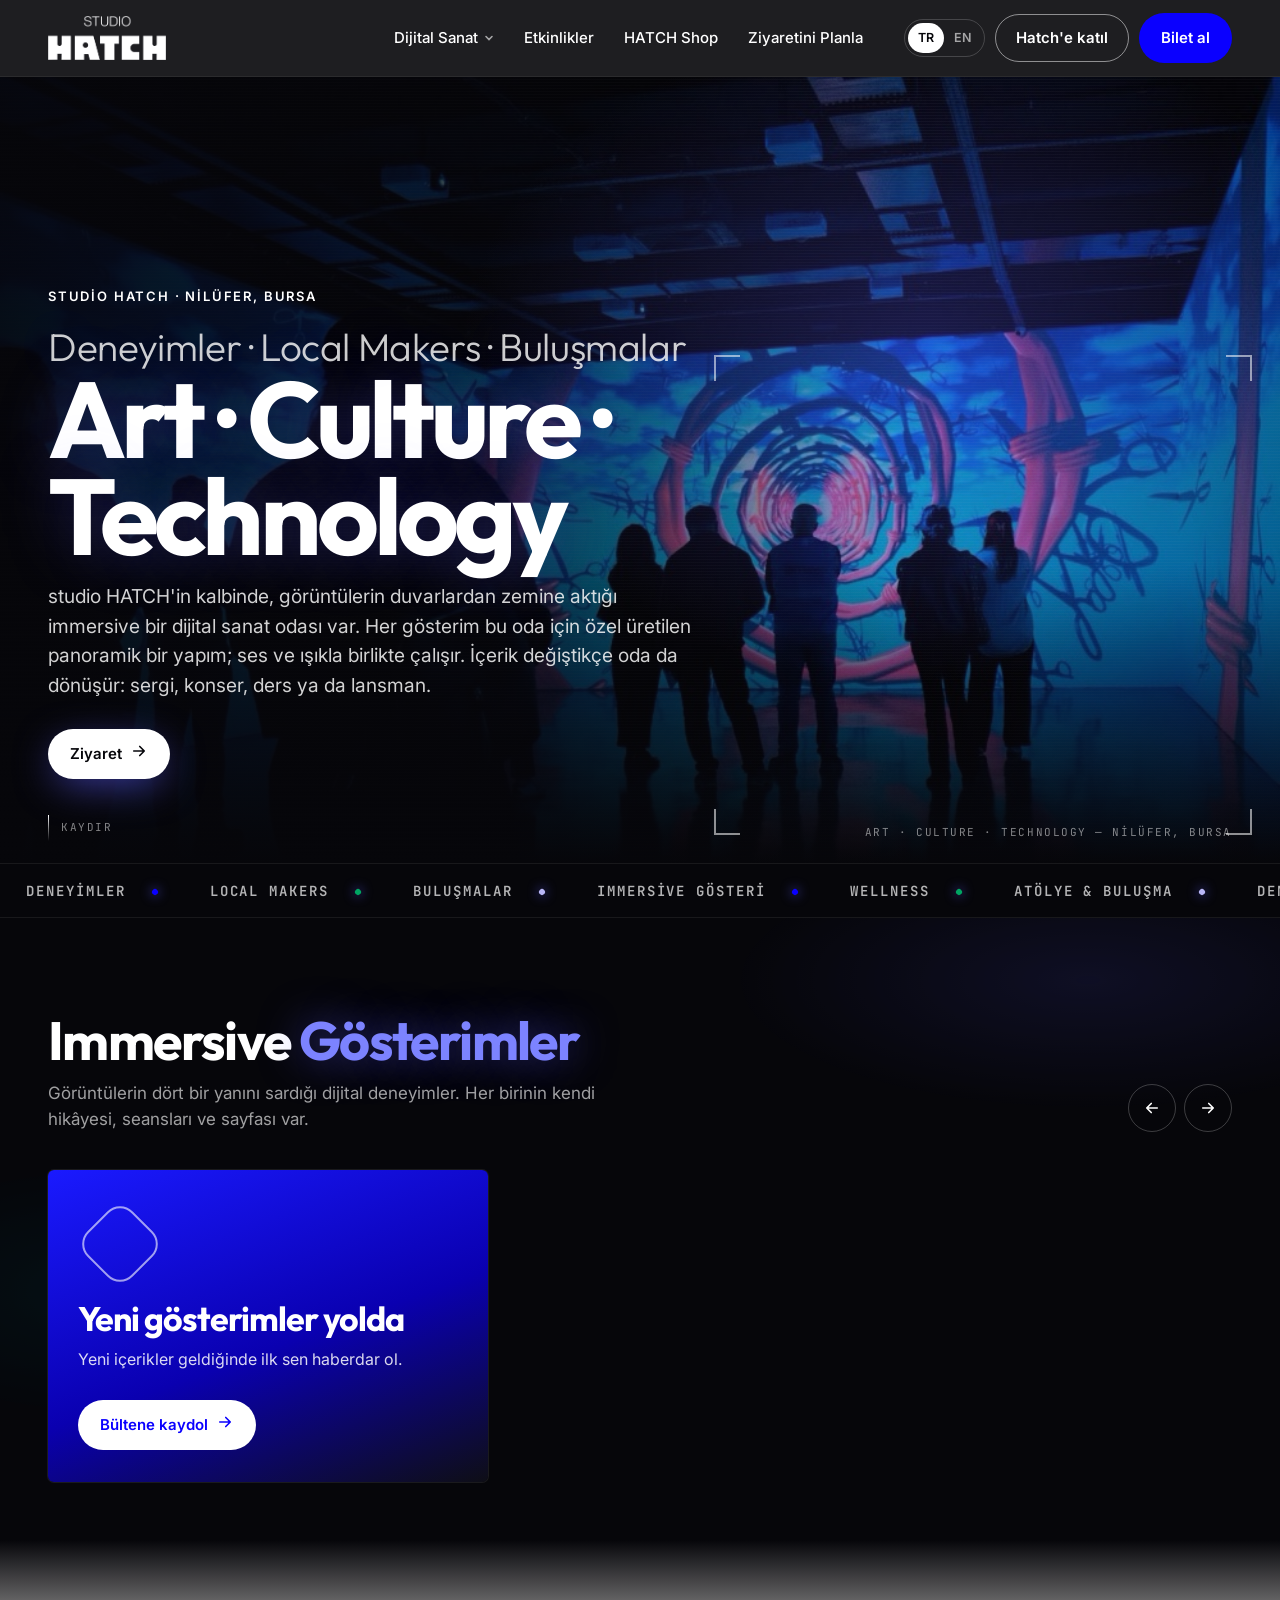
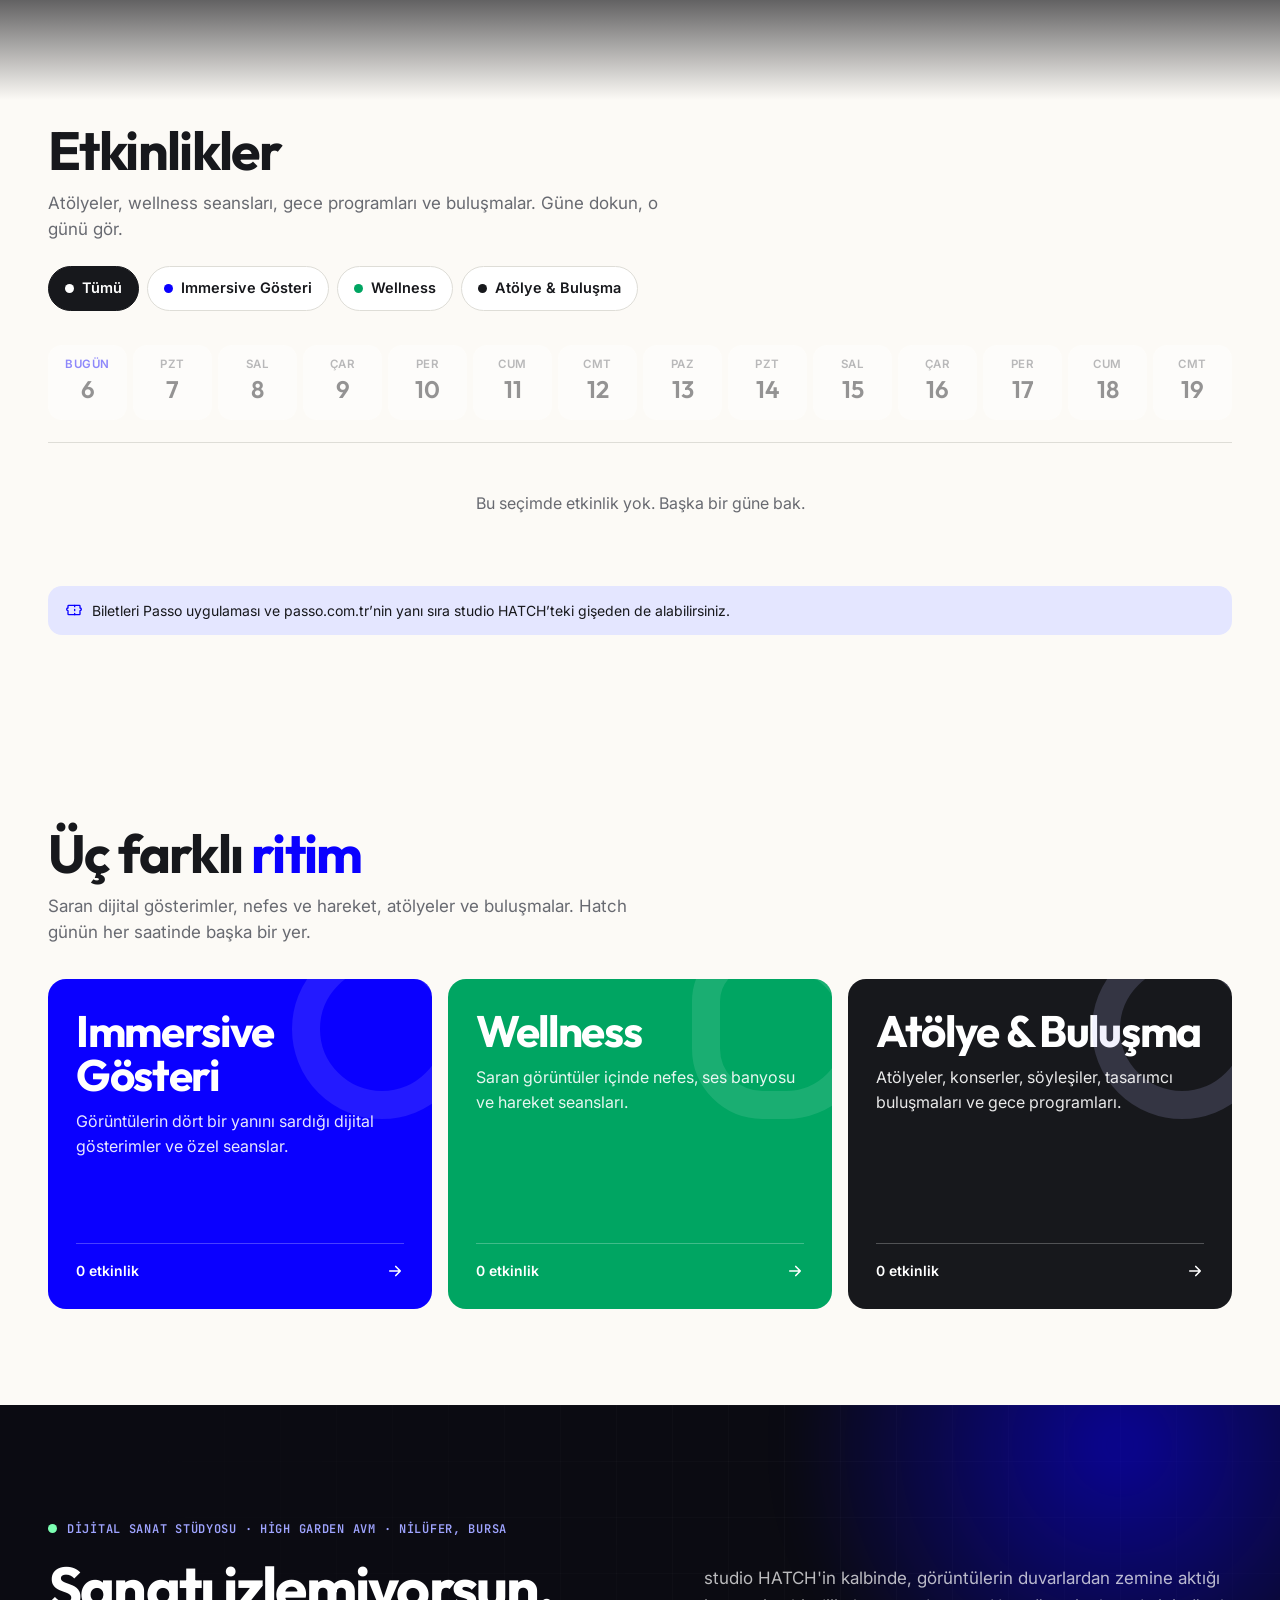
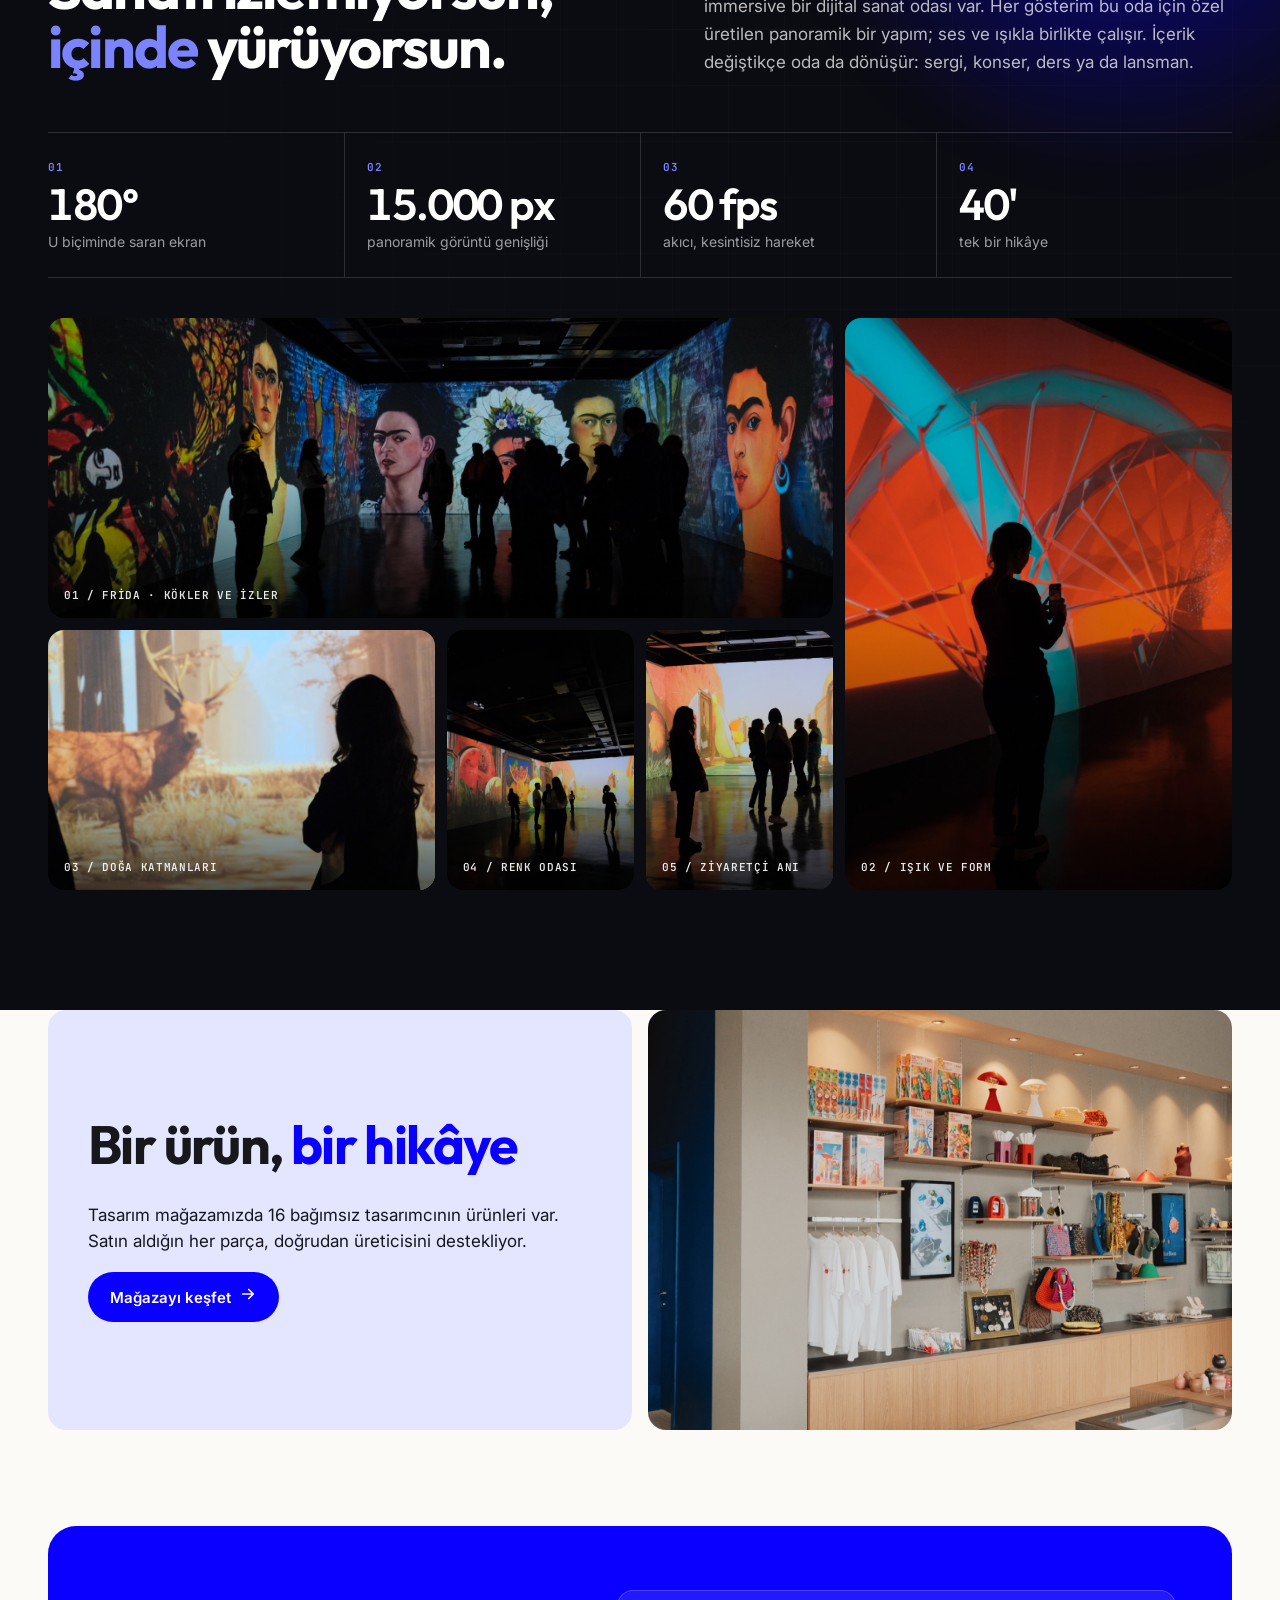
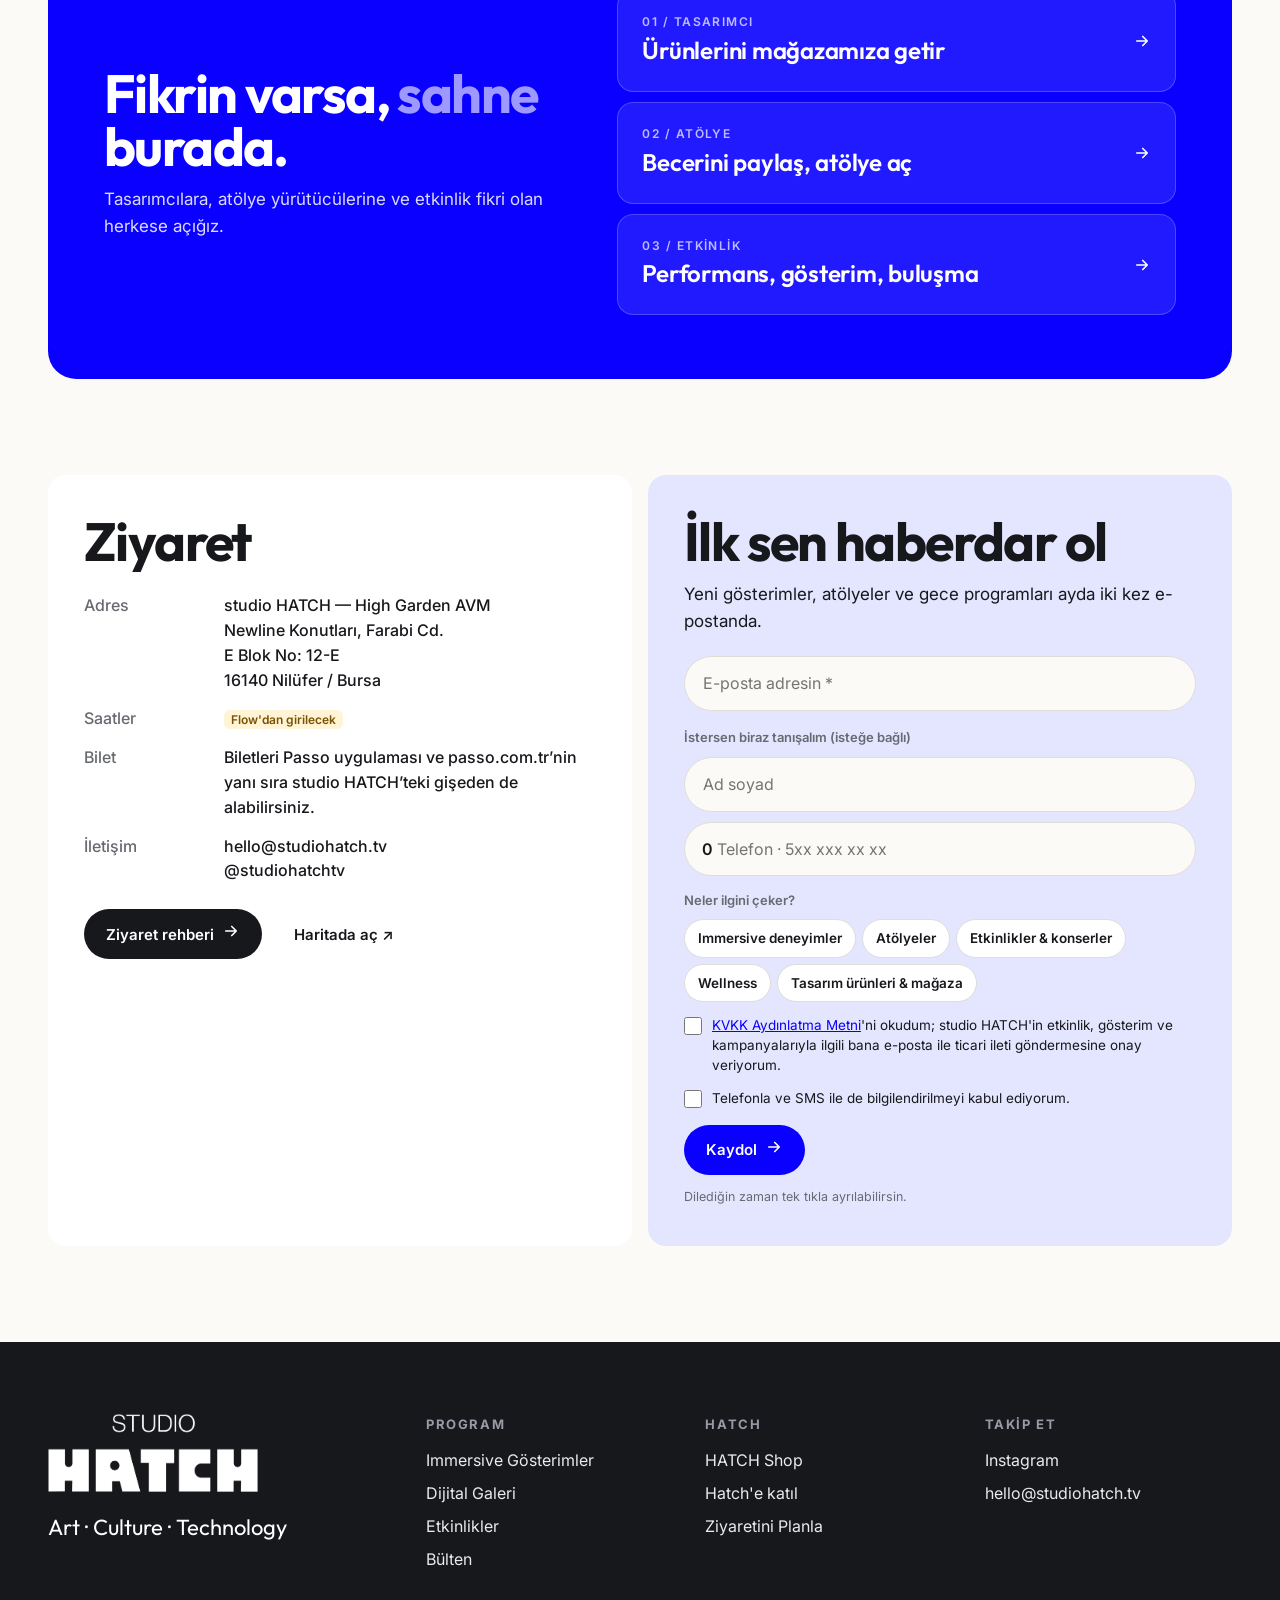
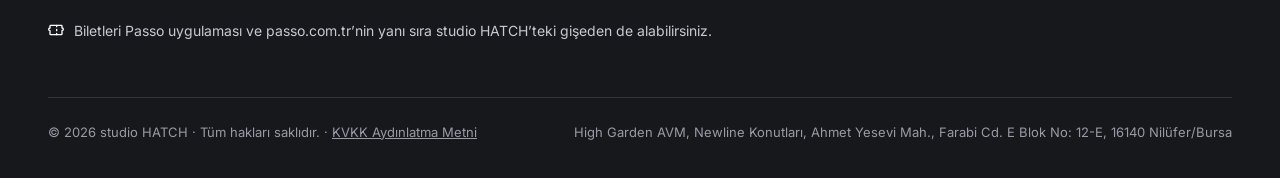
==== index.html @ 7843dc26 "Dijital Galeri: ücretsiz eserler (KIVIL, Çininin Nefesi), Dijital Sanat menüsü, müze etiketi listesi" ====
<!doctype html>
<html lang="tr">
<head>
<meta charset="utf-8">
<meta name="viewport" content="width=device-width, initial-scale=1, viewport-fit=cover">
<title>studio HATCH — Art · Culture · Technology · Bursa</title>
<meta name="description" content="Bursa Nilüfer'de, High Garden AVM'de dijital gösterimler, atölyeler, wellness ve gece programları. Art · Culture · Technology.">
<meta name="theme-color" content="#06060A">
<meta property="og:title" content="studio HATCH — Art · Culture · Technology">
<meta property="og:image" content="https://www.studiohatch.tv/assets/oda-frida.jpg">
<meta property="og:type" content="website">
<meta property="og:site_name" content="studio HATCH">
<link rel="preconnect" href="https://fonts.googleapis.com"><link rel="preconnect" href="https://fonts.gstatic.com" crossorigin>
<link href="https://fonts.googleapis.com/css2?family=Inter:wght@400;500;600;700&family=Outfit:wght@300;500;600;700&family=JetBrains+Mono:wght@400;600&display=swap" rel="stylesheet">
<link rel="canonical" href="https://www.studiohatch.tv/">
<link rel="stylesheet" href="css/site.css?v=25">
<link rel="stylesheet" href="css/art.css?v=25">
</head>
<body data-page="home" class="art">
<div class="proto" id="proto"></div>
<header class="hd"><div class="wrap">
  <a href="index.html" aria-label="studio HATCH ana sayfa"><span class="logo"></span></a>
  <nav class="nav" id="nav" aria-label="Ana menü"></nav>
  <div class="hd-r" id="hdR"></div>
  <button class="menu-btn" onclick="hatchMenu()" aria-label="Menü"><svg width="20" height="20" viewBox="0 0 24 24" fill="none" stroke="currentColor" stroke-width="2.2" stroke-linecap="round"><path d="M4 7h16M4 12h16M4 17h16"/></svg></button>
</div></header>
<main>
<section class="hero" id="hero"></section>
<div class="ticker" id="ticker"></div>
<div class="dark-zone">
<section class="sec sh-sec" id="gosterimler"><div class="wrap" id="showsW"></div></section>
</div>
<div class="fade-light" aria-hidden="true"></div>
<section class="sec" id="program" style="padding-top:0"><div class="wrap">
  <div class="sec-h" id="programH"></div>
  <div class="days" id="days"></div><div id="clearDay"></div>
  <div class="rows" id="rows"></div>
  <div id="progGise" class="prog-gise"></div>
</div></section>
<section class="sec"><div class="wrap"><div class="sec-h" id="pillarsH"></div><div class="pillars" id="pillars"></div></div></section>
<section class="dg" id="space"></section>

<section class="sec" style="padding-top:0"><div class="wrap makers" id="makers"></div></section>
<section class="sec" style="padding-top:0"><div class="wrap" id="join"></div></section>
<section class="sec" style="padding-top:0;padding-bottom:0" id="visit"><div class="wrap visit" id="visitG"></div></section>
</main>
<footer class="ft" id="ft"></footer>
<div class="toast" id="toast" role="status"></div>
<script src="js/data.js?v=25"></script>
<script src="js/api.js?v=25"></script>
<script src="js/site.js?v=25"></script>
</body>
</html>
---- css/site.css ----
/* studio HATCH — www.studiohatch.tv
   Marka: royal blue + kırık beyaz; 3. renkler sadece Culture / Wellness / Nocturne ayrımı için */
:root{
  --blue:#0A00FF;          /* ana marka rengi (mevcut site) */
  --blue-ink:#0700B8;      /* metin/hover için koyu ton */
  --blue-soft:#E4E6FF;
  --paper:#FCFAF6;         /* sıcak kırık beyaz (sunum) */
  --paper-2:#F3F1EC;
  --ink:#17181C;
  --muted:#686A71;
  --line:#DEDDD7;
  --white:#fff;
  /* program ayrımı */
  --culture:#0A00FF;  --culture-soft:#E4E6FF;
  --wellness:#00A562; --wellness-soft:#D9F5E6;
  --nocturne:#17181C; --nocturne-soft:#E9E8FB; --nocturne-glow:#B8B6F5;
  --r:18px;
  --wrap:1240px;
  --f-display:"Outfit",system-ui,sans-serif;
  --f-body:"Inter",system-ui,sans-serif;
}
*{box-sizing:border-box;margin:0;padding:0}
html{scroll-behavior:smooth;-webkit-text-size-adjust:100%}
body{background:var(--paper);color:var(--ink);font-family:var(--f-body);font-size:16px;line-height:1.55;-webkit-font-smoothing:antialiased}
img{display:block;max-width:100%}
a{color:inherit;text-decoration:none}
button{font:inherit;color:inherit;background:none;border:0;cursor:pointer}
:focus-visible{outline:3px solid var(--blue);outline-offset:3px;border-radius:6px}
.wrap{max-width:var(--wrap);margin:0 auto;padding:0 28px}
.sr{position:absolute;width:1px;height:1px;overflow:hidden;clip:rect(0 0 0 0)}

/* prototip uyarısı */
.proto{background:var(--ink);color:#d9d8ff;font-size:12.5px;text-align:center;padding:7px 16px;letter-spacing:.01em}
.proto b{color:#fff}

/* logo: siyah png'yi maske olarak kullanıp istediğimiz renge boyuyoruz */
.logo{display:block;width:140px;aspect-ratio:1087/402;background:currentColor;
  -webkit-mask:url(../assets/logo-wordmark.png?v=2) center/contain no-repeat;mask:url(../assets/logo-wordmark.png?v=2) center/contain no-repeat}

/* başlık çubuğu */
.hd{position:sticky;top:0;z-index:50;background:rgba(252,250,246,.86);backdrop-filter:saturate(1.4) blur(14px);-webkit-backdrop-filter:saturate(1.4) blur(14px);border-bottom:1px solid transparent;transition:border-color .2s}
.hd.scrolled{border-color:var(--line)}
.hd .wrap{display:flex;align-items:center;gap:28px;height:76px}
.hd .logo{color:var(--blue);width:118px}
.nav{display:flex;gap:4px;margin-left:auto}
.nav a{font-size:15px;font-weight:500;padding:8px 13px;border-radius:999px;transition:background .15s}
.nav a:hover{background:var(--paper-2)}
.hd-r{display:flex;align-items:center;gap:10px}
.lang{display:flex;border:1px solid var(--line);border-radius:999px;padding:3px}
.lang button{font-size:12.5px;font-weight:600;padding:5px 10px;border-radius:999px;color:var(--muted)}
.lang button.on{background:var(--ink);color:#fff}
.btn{display:inline-flex;align-items:center;justify-content:center;gap:8px;font-weight:600;font-size:15px;padding:13px 22px;border-radius:999px;transition:transform .15s,background .15s,color .15s;white-space:nowrap}
.btn:active{transform:scale(.97)}
.btn-blue{background:var(--blue);color:#fff}
.btn-blue:hover{background:var(--blue-ink)}
.btn-white{background:#fff;color:var(--blue)}
.btn-white:hover{background:var(--blue-soft)}
.btn-line{border:1.5px solid currentColor}
.btn-line:hover{background:rgba(255,255,255,.12)}
.btn-ink{background:var(--ink);color:#fff}
.btn .arr{transition:transform .2s}
.btn:hover .arr{transform:translateX(3px)}
.menu-btn{display:none;width:44px;height:44px;border-radius:999px;border:1px solid var(--line)}

/* kahraman: şimdi gösterimde */
.hero{background:var(--blue);color:#fff;position:relative;overflow:hidden}
.hero .wrap{display:grid;grid-template-columns:1.05fr .95fr;gap:40px;align-items:center;min-height:min(78vh,720px);padding-top:56px;padding-bottom:56px}
.eyebrow{display:inline-flex;align-items:center;gap:10px;font-size:13px;font-weight:600;letter-spacing:.14em;text-transform:uppercase}
.live{width:9px;height:9px;border-radius:50%;background:#7CFFB2;box-shadow:0 0 0 0 rgba(124,255,178,.7);animation:live 2s infinite}
@keyframes live{70%{box-shadow:0 0 0 10px rgba(124,255,178,0)}100%{box-shadow:0 0 0 0 rgba(124,255,178,0)}}
.hero h1{font-family:var(--f-display);font-weight:700;font-size:clamp(44px,6.4vw,96px);line-height:.94;letter-spacing:-.035em;margin:22px 0 18px}
.hero h1 span{display:block;font-weight:300;font-size:.5em;letter-spacing:-.02em;opacity:.85;margin-bottom:.15em}
.hero .lead{font-size:clamp(17px,1.5vw,20px);max-width:34em;opacity:.92}
.slots{margin:28px 0 30px}
.slots-l{font-size:13px;font-weight:600;opacity:.8;margin-bottom:10px}
.slots-r{display:flex;flex-wrap:wrap;gap:8px}
.slot{font-variant-numeric:tabular-nums;font-weight:600;font-size:15px;padding:8px 14px;border-radius:10px;background:rgba(255,255,255,.12);border:1px solid rgba(255,255,255,.22)}
.slot.past{opacity:.38;text-decoration:line-through}
.slot.next{background:#fff;color:var(--blue);border-color:#fff}
.hero-cta{display:flex;gap:12px;flex-wrap:wrap}
.hero-art{position:relative;align-self:stretch;min-height:420px}
.hero-art img{position:absolute;inset:0;width:100%;height:100%;object-fit:cover;object-position:center 20%;border-radius:28px}
.hero-art img.blend{mix-blend-mode:screen;filter:contrast(1.05)}
.hero-art::after{content:"";position:absolute;inset:0;border-radius:28px;box-shadow:inset 0 0 0 1px rgba(255,255,255,.18)}
.badge-40{position:absolute;right:-6px;bottom:28px;width:118px;height:118px;border-radius:50%;background:#fff;color:var(--blue);display:flex;flex-direction:column;align-items:center;justify-content:center;font-family:var(--f-display);transform:rotate(-8deg);box-shadow:0 18px 40px rgba(0,0,40,.25)}
.badge-40 b{font-size:40px;line-height:1;font-weight:700}
.badge-40 small{font-size:12px;font-weight:600;letter-spacing:.06em;text-transform:uppercase}

/* kayan şerit */
.ticker{background:var(--ink);color:#fff;overflow:hidden;white-space:nowrap;padding:16px 0}
.ticker-t{display:inline-flex;gap:0;animation:tick 38s linear infinite}
.ticker-t span{font-family:var(--f-display);font-size:22px;font-weight:500;padding:0 26px;display:inline-flex;align-items:center;gap:26px}
.ticker-t span::after{content:"";width:8px;height:8px;border-radius:2px;background:var(--blue);transform:rotate(45deg)}
.ticker-t span:nth-child(3n+2)::after{background:var(--wellness)}
.ticker-t span:nth-child(3n)::after{background:var(--nocturne-glow)}
@keyframes tick{to{transform:translateX(-50%)}}

/* bölümler */
.sec{padding:96px 0}
.sec-h{display:flex;align-items:flex-end;justify-content:space-between;gap:24px;margin-bottom:34px;flex-wrap:wrap}
.h2{font-family:var(--f-display);font-weight:700;font-size:clamp(34px,4.2vw,58px);line-height:1;letter-spacing:-.03em}
.h2 em{font-style:normal;color:var(--blue)}
.sub{color:var(--muted);font-size:17px;max-width:36em;margin-top:12px}

/* program filtreleri */
.filters{display:flex;gap:8px;flex-wrap:wrap}
.fchip{display:inline-flex;align-items:center;gap:8px;font-weight:600;font-size:14.5px;padding:10px 16px;border-radius:999px;border:1.5px solid var(--line);background:#fff;transition:all .15s}
.fchip i{width:9px;height:9px;border-radius:50%;background:var(--c,var(--ink))}
.fchip:hover{border-color:var(--ink)}
.fchip.on{background:var(--c,var(--ink));border-color:var(--c,var(--ink));color:#fff}
.fchip.on i{background:#fff}

/* gün şeridi */
.days{display:grid;grid-template-columns:repeat(14,minmax(58px,1fr));gap:6px;margin:22px 0 10px;overflow-x:auto;scrollbar-width:none;padding-bottom:4px}
.days::-webkit-scrollbar{display:none}
.day{display:flex;flex-direction:column;align-items:center;gap:2px;padding:10px 4px 9px;border-radius:14px;border:1.5px solid transparent;background:#fff;transition:all .15s;min-width:58px}
.day:hover{border-color:var(--line)}
.day small{font-size:11.5px;font-weight:600;color:var(--muted);text-transform:uppercase;letter-spacing:.04em}
.day b{font-family:var(--f-display);font-size:24px;font-weight:600;line-height:1.1}
.day .dots{display:flex;gap:3px;height:6px}
.day .dots i{width:6px;height:6px;border-radius:50%}
.day.today small{color:var(--blue)}
.day.on{background:var(--ink);color:#fff}
.day.on small{color:#c9c9d0}
.day.empty{opacity:.45}
.clear-day{font-size:14px;font-weight:600;color:var(--blue);margin:6px 2px 0}

/* etkinlik satırları */
.rows{border-top:1px solid var(--line);margin-top:18px}
.row{display:grid;grid-template-columns:110px 1fr 220px 44px;gap:28px;align-items:center;padding:26px 6px;border-bottom:1px solid var(--line);transition:background .2s;position:relative}
.row:hover{background:#fff}
.row .dt{font-family:var(--f-display);line-height:1}
.row .dt b{display:block;font-size:46px;font-weight:600;letter-spacing:-.03em}
.row .dt small{display:block;font-size:13px;font-weight:600;color:var(--muted);text-transform:uppercase;letter-spacing:.05em;margin-top:6px}
.tag{display:inline-flex;align-items:center;gap:6px;font-size:12px;font-weight:700;letter-spacing:.06em;text-transform:uppercase;padding:5px 10px;border-radius:999px;background:var(--cs);color:var(--c)}
.tag.dark{background:var(--nocturne);color:var(--nocturne-glow)}
.row h3{font-family:var(--f-display);font-size:clamp(22px,2.2vw,30px);font-weight:600;letter-spacing:-.02em;line-height:1.12;margin:10px 0 6px}
.row p{color:var(--muted);font-size:15px;max-width:40em}
.row .meta{display:flex;gap:14px;flex-wrap:wrap;font-size:14px;font-weight:500;margin-top:8px}
.row .meta b{font-weight:600;font-variant-numeric:tabular-nums}
.row .meta .sep{color:var(--line)}
.row .th{aspect-ratio:4/3;border-radius:14px;overflow:hidden;background:var(--cs)}
.row .th img{width:100%;height:100%;object-fit:cover;transition:transform .5s}
.row:hover .th img{transform:scale(1.05)}
.row .go{width:44px;height:44px;border-radius:50%;border:1.5px solid var(--line);display:flex;align-items:center;justify-content:center;transition:all .2s}
.row:hover .go{background:var(--blue);border-color:var(--blue);color:#fff}
.row-link{position:absolute;inset:0;z-index:1}
.empty-msg{padding:48px 0;color:var(--muted);text-align:center}

/* üç program alanı */
.pillars{display:grid;grid-template-columns:repeat(3,1fr);gap:16px}
.pillar{border-radius:var(--r);padding:30px 28px 28px;min-height:330px;display:flex;flex-direction:column;justify-content:space-between;color:#fff;position:relative;overflow:hidden;transition:transform .25s}
.pillar:hover{transform:translateY(-4px)}
.pillar.culture{background:var(--culture)}
.pillar.wellness{background:var(--wellness)}
.pillar.nocturne{background:var(--nocturne)}
.pillar h3{font-family:var(--f-display);font-size:44px;font-weight:700;letter-spacing:-.03em;line-height:1}
.pillar p{font-size:16px;opacity:.9;max-width:22em;margin-top:12px}
.pillar .n{font-size:14px;font-weight:600;display:flex;justify-content:space-between;align-items:center;border-top:1px solid rgba(255,255,255,.25);padding-top:16px;margin-top:28px}
.pillar .shape{position:absolute;right:-40px;top:-40px;width:180px;height:180px;border-radius:50%;border:28px solid rgba(255,255,255,.1)}
.pillar.wellness .shape{border-radius:40% 60% 55% 45%}
.pillar.nocturne .shape{border-color:rgba(184,182,245,.18)}

/* deneyim alanı */
.space{display:grid;grid-template-columns:1.3fr 1fr;gap:16px}
.space-img{border-radius:var(--r);overflow:hidden;min-height:480px;position:relative}
.space-img img{position:absolute;inset:0;width:100%;height:100%;object-fit:cover}
.space-img .cap{position:absolute;left:22px;bottom:20px;color:#fff;font-size:14px;font-weight:600;background:rgba(0,0,0,.35);backdrop-filter:blur(8px);padding:8px 13px;border-radius:999px}
.space-txt{background:#fff;border-radius:var(--r);padding:40px 36px;display:flex;flex-direction:column;justify-content:space-between}
.stats{display:grid;grid-template-columns:repeat(3,1fr);gap:12px;margin-top:28px}
.stat b{display:block;font-family:var(--f-display);font-size:46px;font-weight:700;letter-spacing:-.03em;color:var(--blue);line-height:1}
.stat small{font-size:13.5px;color:var(--muted);font-weight:500}

/* makers */
.makers{display:grid;grid-template-columns:1fr 1fr;gap:16px;align-items:stretch}
.makers-img{border-radius:var(--r);overflow:hidden;min-height:420px;position:relative}
.makers-img img{position:absolute;inset:0;width:100%;height:100%;object-fit:cover}
.makers-txt{background:var(--blue-soft);border-radius:var(--r);padding:44px 40px;display:flex;flex-direction:column;justify-content:center;gap:18px}

/* katıl */
.join{background:var(--blue);color:#fff;border-radius:28px;padding:64px 56px;display:grid;grid-template-columns:1fr 1.2fr;gap:48px;align-items:center}
.join .h2 em{color:#fff;opacity:.6}
.join-opts{display:grid;gap:10px}
.join-opt{display:flex;align-items:center;justify-content:space-between;gap:16px;padding:22px 24px;border-radius:16px;background:rgba(255,255,255,.1);border:1px solid rgba(255,255,255,.2);transition:background .2s}
.join-opt:hover{background:rgba(255,255,255,.2)}
.join-opt small{display:block;font-size:12px;letter-spacing:.12em;opacity:.7;font-weight:600}
.join-opt b{font-family:var(--f-display);font-size:24px;font-weight:600;letter-spacing:-.01em}

/* ziyaret + bülten */
.visit{display:grid;grid-template-columns:1fr 1fr;gap:16px}
.card{background:#fff;border-radius:var(--r);padding:40px 36px}
.kv{display:grid;grid-template-columns:120px 1fr;gap:14px 20px;margin-top:24px;font-size:16px}
.kv dt{color:var(--muted);font-weight:500}
.kv dd{font-weight:500}
.todo{background:#FFF4D6;color:#7A5200;font-size:12px;font-weight:600;padding:2px 7px;border-radius:6px}
.nl-form{display:flex;gap:8px;margin-top:22px;flex-wrap:wrap}
.nl-form input{flex:1;min-width:220px;font:inherit;font-size:16px;padding:14px 18px;border-radius:999px;border:1.5px solid var(--line);background:var(--paper)}
.nl-form input:focus{outline:none;border-color:var(--blue)}
.nl-ok{display:none;margin-top:14px;font-weight:600;color:var(--wellness)}
.fine{font-size:12.5px;color:var(--muted);margin-top:12px}

/* alt bilgi */
.ft{background:var(--ink);color:#e9e9ee;padding:72px 0 36px;margin-top:96px}
.ft .logo{color:#fff;width:210px}
.ft-g{display:grid;grid-template-columns:1.4fr 1fr 1fr 1fr;gap:32px}
.ft h4{font-size:13px;letter-spacing:.12em;text-transform:uppercase;color:#9a9aa6;margin-bottom:14px}
.ft li{list-style:none;margin-bottom:8px}
.ft a:hover{color:#fff;text-decoration:underline}
.ft-b{display:flex;justify-content:space-between;gap:16px;flex-wrap:wrap;border-top:1px solid #33343a;margin-top:56px;padding-top:24px;font-size:13px;color:#9a9aa6}
.ft .slogan{font-family:var(--f-display);font-size:22px;margin-top:18px;color:#fff}

/* belirme animasyonu */
.rv{opacity:0;transform:translateY(24px);transition:opacity .8s cubic-bezier(.2,.7,.2,1),transform .8s cubic-bezier(.2,.7,.2,1)}
.rv.in{opacity:1;transform:none}
@media (prefers-reduced-motion:reduce){.rv{opacity:1;transform:none;transition:none}.ticker-t,.live{animation:none}}

/* ETKİNLİK DETAY */
.ev-hero{background:var(--c);color:#fff}
.ev-hero.nocturne{background:var(--nocturne)}
.ev-hero .wrap{display:grid;grid-template-columns:1fr 1fr;gap:48px;align-items:center;padding-top:40px;padding-bottom:56px}
.crumb{font-size:14px;opacity:.8;margin-bottom:22px;display:flex;gap:8px}
.crumb a:hover{text-decoration:underline}
.ev-hero h1{font-family:var(--f-display);font-size:clamp(40px,5.4vw,80px);line-height:.98;letter-spacing:-.035em;font-weight:700;margin:16px 0 18px}
.ev-hero .lead{font-size:19px;opacity:.92;max-width:32em}
.ev-img{border-radius:24px;overflow:hidden;aspect-ratio:4/3.4;background:rgba(255,255,255,.1)}
.ev-img img{width:100%;height:100%;object-fit:cover}
.ev-img.blend img{mix-blend-mode:screen}
.ev-body{display:grid;grid-template-columns:1fr 380px;gap:56px;padding-top:56px;align-items:start}
.ev-body .txt p{font-size:18px;line-height:1.7;margin-bottom:18px;max-width:38em}
.ev-body h2{font-family:var(--f-display);font-size:28px;letter-spacing:-.02em;margin:36px 0 14px}
.know{display:grid;gap:10px}
.know li{list-style:none;display:flex;gap:12px;align-items:flex-start;font-size:16px}
.know li::before{content:"";flex:none;width:8px;height:8px;border-radius:2px;background:var(--c);transform:rotate(45deg);margin-top:9px}
.side{position:sticky;top:100px;background:#fff;border-radius:var(--r);padding:28px;box-shadow:0 1px 0 var(--line),0 20px 50px -30px rgba(10,0,80,.25)}
.side dl{display:grid;gap:16px;margin-bottom:22px}
.side dt{font-size:12px;font-weight:700;letter-spacing:.1em;text-transform:uppercase;color:var(--muted)}
.side dd{font-size:17px;font-weight:600;margin-top:3px}
.side .btn{width:100%}
.side .acts{display:grid;grid-template-columns:1fr 1fr;gap:8px;margin-top:8px}
.side .acts .btn{font-size:14px;padding:11px 12px;background:var(--paper-2)}
.side .acts .btn:hover{background:var(--line)}
.side .slots-r .slot{background:var(--paper-2);border-color:var(--line);color:var(--ink)}
.side .slots-r .slot.next{background:var(--blue);border-color:var(--blue);color:#fff}
.toast{position:fixed;left:50%;bottom:28px;transform:translate(-50%,20px);opacity:0;background:var(--ink);color:#fff;padding:12px 18px;border-radius:999px;font-weight:600;font-size:14px;transition:all .25s;z-index:99}
.toast.on{opacity:1;transform:translate(-50%,0)}

/* mobil */
@media (max-width:980px){
  .nav{display:none}
  .nav.open{display:flex;position:fixed;inset:76px 0 auto 0;flex-direction:column;background:var(--paper);padding:12px 20px 24px;border-bottom:1px solid var(--line);gap:2px}
  .nav.open a{font-size:20px;padding:12px 8px}
  .menu-btn{display:inline-flex;align-items:center;justify-content:center}
  .hd-r{margin-left:auto}
  .hd-r .btn{display:none}
  .hero .wrap,.ev-hero .wrap{grid-template-columns:1fr}
  .hero-art{min-height:340px;order:-1}
  .row{grid-template-columns:72px 1fr 44px;gap:16px}
  .row .th{display:none}
  .row .dt b{font-size:34px}
  .pillars,.space,.makers,.visit,.join,.ev-body{grid-template-columns:1fr}
  .join{padding:40px 26px}
  .ft-g{grid-template-columns:1fr 1fr}
  .side{position:static}
}
@media (max-width:560px){
  .wrap{padding:0 18px}
  .sec{padding:64px 0}
  .hd .wrap{gap:12px}
  .hd .logo{width:96px}
  .hero-art{min-height:280px}
  .badge-40{width:96px;height:96px;right:6px}
  .badge-40 b{font-size:32px}
  .row{grid-template-columns:58px 1fr;padding:20px 2px}
  .row .go{display:none}
  .space-img,.makers-img{min-height:300px}
  .space-txt,.card,.makers-txt{padding:28px 22px}
  .stats b{font-size:36px}
  .kv{grid-template-columns:1fr;gap:2px 0}
  .kv dd{margin-bottom:10px}
  .ft-g{grid-template-columns:1fr}
}

/* IMMERSIVE GÖSTERİMLER — yan yana kayan kartlar */
.sh-sec{padding-bottom:72px}
.sh-arrows{display:flex;gap:8px}
.sh-arrows button{width:48px;height:48px;border-radius:50%;border:1.5px solid var(--line);display:flex;align-items:center;justify-content:center;transition:all .2s;background:#fff}
.sh-arrows button:first-child svg{transform:rotate(180deg)}
.sh-arrows button:hover{background:var(--blue);border-color:var(--blue);color:#fff}
.sh-track{display:grid;grid-auto-flow:column;grid-auto-columns:calc((100% - 40px)/2.35);gap:20px;overflow-x:auto;scroll-snap-type:x mandatory;scroll-padding:0 28px;padding:4px 28px 18px;margin:0 -28px;scrollbar-width:none;-webkit-overflow-scrolling:touch}
.sh-track::-webkit-scrollbar{display:none}
.sh-card{scroll-snap-align:start;position:relative;background:#fff;border-radius:24px;overflow:hidden;display:flex;flex-direction:column;box-shadow:0 1px 0 var(--line),0 24px 60px -40px rgba(10,0,80,.35);transition:transform .3s}
.sh-card:hover{transform:translateY(-4px)}
.sh-img{position:relative;aspect-ratio:16/11;background:var(--blue);overflow:hidden}
.sh-img img{width:100%;height:100%;object-fit:cover;transition:transform .6s}
.sh-img.blend img{mix-blend-mode:screen}
.sh-card:hover .sh-img img{transform:scale(1.04)}
.sh-badge{position:absolute;left:16px;top:16px;display:inline-flex;align-items:center;gap:8px;background:#fff;color:var(--ink);font-size:12px;font-weight:700;letter-spacing:.08em;text-transform:uppercase;padding:7px 12px;border-radius:999px}
.sh-badge.on{background:var(--blue);color:#fff}
.sh-txt{padding:24px 26px 26px;display:flex;flex-direction:column;gap:8px;flex:1}
.sh-txt small{font-size:13px;font-weight:600;letter-spacing:.06em;text-transform:uppercase;color:var(--blue)}
.sh-txt h3{font-family:var(--f-display);font-size:clamp(28px,2.8vw,40px);font-weight:700;letter-spacing:-.03em;line-height:1}
.sh-txt p{color:var(--muted);font-size:15px}
.sh-meta{display:flex;gap:10px;flex-wrap:wrap;font-size:14px;margin-top:auto;padding-top:8px}
.sh-meta .sep{color:var(--line)}
.sh-go{display:inline-flex;align-items:center;gap:8px;font-weight:700;color:var(--blue);font-size:15px;margin-top:6px}
.sh-card:hover .sh-go svg{transform:translateX(4px)}
.sh-go svg{transition:transform .2s}
.sh-ghost{background:var(--blue);color:#fff;padding:32px 30px;justify-content:space-between;gap:28px;box-shadow:none}
.sh-ghost h3{font-family:var(--f-display);font-size:34px;font-weight:700;letter-spacing:-.03em;line-height:1.02;margin:26px 0 10px}
.sh-ghost p{opacity:.85}
.sh-ghost .btn{align-self:flex-start;position:relative;z-index:2}
.sh-ghost .shape{display:block;width:64px;height:64px;border-radius:18px;border:2px solid rgba(255,255,255,.6);transform:rotate(45deg);margin:10px}
.sh-hero .ev-img{aspect-ratio:16/11}
.ev-hero h1 span{display:block;font-weight:300;font-size:.5em;letter-spacing:-.02em;opacity:.85;margin-bottom:.12em}
.sh-facts-w{background:var(--blue);color:#fff;padding-bottom:28px}
.sh-facts{display:grid;grid-template-columns:repeat(auto-fit,minmax(160px,1fr));gap:1px;background:rgba(255,255,255,.22);border-radius:18px;overflow:hidden}
.sh-facts div{background:var(--blue-ink);padding:18px 22px}
.sh-facts dt{font-size:12px;font-weight:700;letter-spacing:.1em;text-transform:uppercase;opacity:.7}
.sh-facts dd{font-family:var(--f-display);font-size:20px;font-weight:600;margin-top:4px;font-variant-numeric:tabular-nums}
.isnt{display:grid;grid-template-columns:1fr 1fr;gap:16px}
.isnt>div{border-radius:var(--r);padding:24px 24px 20px}
.isnt .yes{background:var(--blue-soft)}
.isnt .no{background:var(--paper-2)}
.isnt h3{font-family:var(--f-display);font-size:19px;margin-bottom:12px}
.isnt ul{display:grid;gap:10px}
.isnt li{list-style:none;display:flex;gap:12px;font-size:15.5px;line-height:1.5}
.isnt li::before{flex:none;width:22px;height:22px;border-radius:50%;display:flex;align-items:center;justify-content:center;font-size:12px;font-weight:800;margin-top:1px}
.isnt .yes li::before{content:"✓";background:var(--blue);color:#fff}
.isnt .no li::before{content:"✕";background:var(--ink);color:#fff}
.about{margin-top:28px;border-left:4px solid var(--blue);padding:6px 0 6px 22px}
.about h3{font-family:var(--f-display);font-size:19px;margin-bottom:6px}
.about p{font-size:16px!important;color:var(--muted);margin:0!important}
.faqs{border-top:1px solid var(--line)}
.faq{border-bottom:1px solid var(--line)}
.faq summary{list-style:none;cursor:pointer;display:flex;justify-content:space-between;align-items:center;gap:18px;padding:20px 4px;font-weight:600;font-size:17px}
.faq summary::-webkit-details-marker{display:none}
.faq summary i{flex:none;width:28px;height:28px;border-radius:50%;background:var(--paper-2);position:relative;transition:transform .25s,background .2s}
.faq summary i::before,.faq summary i::after{content:"";position:absolute;left:50%;top:50%;width:12px;height:2px;background:currentColor;transform:translate(-50%,-50%)}
.faq summary i::after{transform:translate(-50%,-50%) rotate(90deg)}
.faq[open] summary i{transform:rotate(45deg);background:var(--blue);color:#fff}
.faq p{padding:0 4px 20px;color:var(--muted);font-size:16px!important;margin:0!important;max-width:40em}
.sh-more{margin-top:88px}
.sh-more .sh-track{grid-auto-columns:calc((100% - 40px)/3)}
@media (max-width:980px){
  .sh-track,.sh-more .sh-track{grid-auto-columns:72%}
  .isnt{grid-template-columns:1fr}
}
@media (max-width:560px){
  .sh-track,.sh-more .sh-track{grid-auto-columns:86%;padding:4px 18px 18px;margin:0 -18px;scroll-padding:0 18px}
  .sh-arrows{display:none}
  .sh-facts{grid-template-columns:1fr 1fr}
  .sh-facts div{padding:14px 16px}
}

/* bülten formu (genişletilmiş) */
.nl2{flex-direction:column;gap:10px}
.nl2 input{width:100%;min-width:0}
.nl-opt{display:grid;gap:10px;margin-top:6px}
.nl-opt>span{font-size:13px;font-weight:600;color:var(--muted)}
.nl-tel{position:relative}
.nl-tel b{position:absolute;left:18px;top:50%;transform:translateY(-50%);font-weight:600;color:var(--ink);pointer-events:none}
.nl-tel input{padding-left:32px}
.nl-ilgi{display:flex;flex-wrap:wrap;gap:6px;align-items:center}
.nl-ilgi small{width:100%;font-size:13px;font-weight:600;color:var(--muted);margin:4px 0 2px}
.nl-chip{font-size:13.5px;font-weight:600;padding:8px 13px;border-radius:999px;background:#fff;border:1.5px solid var(--line);transition:all .15s}
.nl-chip.on{background:var(--blue);border-color:var(--blue);color:#fff}
.ck{display:flex;gap:10px;align-items:flex-start;font-size:13.5px;line-height:1.45;color:var(--ink);cursor:pointer;margin-top:4px}
.ck input{flex:none;width:18px!important;height:18px;margin-top:1px;accent-color:var(--blue);padding:0}
.ck a{color:var(--blue);text-decoration:underline}
.nl2 .btn{align-self:flex-start;margin-top:6px}
/* KVKK sayfası */
.legal{max-width:760px;padding-top:48px;padding-bottom:96px}
.legal h1{font-family:var(--f-display);font-size:clamp(36px,4.4vw,56px);letter-spacing:-.03em;line-height:1;margin:8px 0 28px}
.legal h2{font-family:var(--f-display);font-size:21px;margin:30px 0 8px}
.legal p{font-size:16.5px;line-height:1.7;color:#33343a;margin-bottom:12px}
.legal .crumb{color:var(--muted)}

/* TEKNOLOJİK DOKU */
.mono{font-family:"JetBrains Mono",ui-monospace,monospace;font-weight:600;letter-spacing:.06em;text-transform:uppercase}
.eyebrow.mono{font-size:12px;letter-spacing:.12em}
/* hero görseli: vizör köşeleri + ince tarama çizgileri */
.hero-art.tech::before{content:"";position:absolute;inset:0;border-radius:28px;z-index:1;pointer-events:none;
  background:repeating-linear-gradient(0deg,rgba(255,255,255,.045) 0 1px,transparent 1px 4px);mix-blend-mode:overlay}
.hero-art.tech::after{box-shadow:none;inset:14px;border-radius:0;z-index:1;
  background:
   linear-gradient(#fff,#fff) top left/26px 2px no-repeat, linear-gradient(#fff,#fff) top left/2px 26px no-repeat,
   linear-gradient(#fff,#fff) top right/26px 2px no-repeat, linear-gradient(#fff,#fff) top right/2px 26px no-repeat,
   linear-gradient(#fff,#fff) bottom left/26px 2px no-repeat, linear-gradient(#fff,#fff) bottom left/2px 26px no-repeat,
   linear-gradient(#fff,#fff) bottom right/26px 2px no-repeat, linear-gradient(#fff,#fff) bottom right/2px 26px no-repeat;opacity:.75}
.hero-art.tech .badge-40{z-index:2}
/* DİJİTAL SANAT STÜDYOSU bandı */
.dg{background:#0B0B12;color:#fff;padding:110px 0 120px;position:relative;overflow:hidden}
.dg::before{content:"";position:absolute;inset:0;pointer-events:none;opacity:.5;
  background-image:linear-gradient(rgba(255,255,255,.045) 1px,transparent 1px),linear-gradient(90deg,rgba(255,255,255,.045) 1px,transparent 1px);background-size:56px 56px;
  -webkit-mask:radial-gradient(ellipse at 70% 0%,#000 10%,transparent 70%);mask:radial-gradient(ellipse at 70% 0%,#000 10%,transparent 70%)}
.dg::after{content:"";position:absolute;width:720px;height:720px;right:-200px;top:-320px;border-radius:50%;background:radial-gradient(circle,rgba(10,0,255,.55),transparent 65%);filter:blur(20px);pointer-events:none}
.dg .wrap{position:relative;z-index:1}
.dg-top{display:grid;grid-template-columns:1.15fr 1fr;gap:48px;align-items:end;margin-bottom:56px}
.dg-eye{display:inline-flex;align-items:center;gap:10px;font-size:12px;color:#9FA4FF;margin-bottom:20px}
.dg .h2{color:#fff;font-size:clamp(38px,4.6vw,66px)}
.dg .h2 em{color:#7C83FF}
.dg .sub{color:rgba(255,255,255,.72);font-size:17px;line-height:1.65}
.dg-specs{display:grid;grid-template-columns:repeat(4,1fr);border-top:1px solid rgba(255,255,255,.14);border-bottom:1px solid rgba(255,255,255,.14);margin-bottom:40px}
.dg-specs>div{padding:26px 22px 24px;border-left:1px solid rgba(255,255,255,.14);display:flex;flex-direction:column;gap:6px}
.dg-specs>div:first-child{border-left:0;padding-left:0}
.dg-specs .mono{font-size:11px;color:#7C83FF}
.dg-specs b{font-family:var(--f-display);font-size:clamp(34px,3.4vw,50px);font-weight:600;letter-spacing:-.03em;line-height:1;font-variant-numeric:tabular-nums}
.dg-specs small{font-size:14px;color:rgba(255,255,255,.6)}
.dg-grid{display:grid;grid-template-columns:repeat(6,1fr);grid-template-rows:300px 260px;gap:12px}
.dg-f{position:relative;margin:0;border-radius:16px;overflow:hidden;background:#15151f}
.dg-f img{width:100%;height:100%;object-fit:cover;transition:transform .8s cubic-bezier(.2,.7,.2,1),filter .4s;filter:saturate(1.05)}
.dg-f:hover img{transform:scale(1.05)}
.dg-f::after{content:"";position:absolute;inset:0;background:linear-gradient(180deg,transparent 55%,rgba(0,0,0,.6));pointer-events:none}
.dg-f figcaption{position:absolute;left:16px;bottom:14px;z-index:1;font-size:11px;color:#fff;opacity:.9}
.dg-f.f0{grid-column:1/5;grid-row:1}
.dg-f.f1{grid-column:5/7;grid-row:1/3}
.dg-f.f2{grid-column:1/3;grid-row:2}
.dg-f.f3{grid-column:3/4;grid-row:2}
.dg-f.f4{grid-column:4/5;grid-row:2}
@media (max-width:980px){
  .dg{padding:80px 0 88px}
  .dg-top{grid-template-columns:1fr;gap:18px}
  .dg-specs{grid-template-columns:1fr 1fr}
  .dg-specs>div:nth-child(3){border-left:0;padding-left:0}
  .dg-specs>div:nth-child(n+3){border-top:1px solid rgba(255,255,255,.14)}
  .dg-grid{grid-template-columns:1fr 1fr;grid-template-rows:240px 220px 220px}
  .dg-f.f0{grid-column:1/3;grid-row:1}.dg-f.f1{grid-column:1;grid-row:2/4}.dg-f.f2{grid-column:2;grid-row:2}.dg-f.f3{grid-column:2;grid-row:3}.dg-f.f4{display:none}
}
@media (max-width:560px){ .dg-specs>div{padding:18px 12px 16px}.dg-grid{grid-template-rows:200px 170px 170px} }

/* ===== Story video (dikey 9:16) ===== */
.story{position:relative;aspect-ratio:9/16;height:min(640px,76vh);justify-self:center;border-radius:24px;overflow:hidden;background:#0b0b12;cursor:pointer;box-shadow:0 30px 80px -30px rgba(0,0,0,.6)}
.story video{width:100%;height:100%;object-fit:cover;display:block}
.st-bar{position:absolute;left:14px;right:14px;top:12px;height:3px;border-radius:3px;background:rgba(255,255,255,.3);overflow:hidden}
.st-bar i{display:block;height:100%;width:0;background:#fff;transition:width .25s linear}
.st-tag{position:absolute;left:14px;top:24px;font-size:11px;letter-spacing:.12em;text-transform:uppercase;color:#fff;background:rgba(0,0,0,.35);backdrop-filter:blur(6px);padding:5px 9px;border-radius:99px}
.st-snd{position:absolute;right:12px;bottom:12px;width:44px;height:44px;border-radius:50%;border:0;background:rgba(0,0,0,.45);backdrop-filter:blur(6px);color:#fff;display:grid;place-items:center;cursor:pointer}
.st-play{position:absolute;inset:0;margin:auto;width:76px;height:76px;border-radius:50%;border:0;background:rgba(255,255,255,.92);color:#0A00FF;display:grid;place-items:center;opacity:0;pointer-events:none;transition:opacity .2s}
.story.paused .st-play{opacity:1;pointer-events:auto}
.vid-badge{position:absolute;left:8px;bottom:8px;display:inline-flex;align-items:center;gap:5px;font-size:10px;letter-spacing:.1em;text-transform:uppercase;color:#fff;background:rgba(10,0,255,.85);padding:4px 7px;border-radius:99px;z-index:2}
.th,.sh-img{position:relative}
.th .vid-badge{left:4px;bottom:4px;padding:3px 5px;font-size:0;gap:0}
.buybar{display:none}
@media (max-width:980px){
  .story{height:auto;width:100%;max-width:440px;max-height:80vh;margin:0 auto}
  .buybar{display:flex;position:fixed;left:10px;right:10px;bottom:calc(10px + env(safe-area-inset-bottom));z-index:60;align-items:center;justify-content:space-between;gap:12px;padding:10px 10px 10px 16px;border-radius:18px;background:rgba(23,24,28,.92);backdrop-filter:blur(12px);color:#fff;transform:translateY(140%);transition:transform .3s ease;box-shadow:0 12px 40px -10px rgba(0,0,0,.5)}
  .buybar.on{transform:none}
  .buybar div{min-width:0;display:flex;flex-direction:column}
  .buybar b{font-size:14px;white-space:nowrap;overflow:hidden;text-overflow:ellipsis}
  .buybar small{font-size:12px;opacity:.7}
  .buybar .btn{flex:none;padding:12px 16px}
}
@media (prefers-reduced-motion:reduce){.st-bar i{transition:none}}

/* ===== Mini galeri + tam ekran görüntüleyici ===== */
.gal{margin:34px 0 8px}
.gal-h{display:flex;align-items:baseline;justify-content:space-between;gap:12px;margin-bottom:14px}
.gal-h h2{margin:0!important}
.gal-h .mono{font-size:12px;letter-spacing:.08em;text-transform:uppercase;color:var(--muted)}
.gal-grid{display:grid;grid-template-columns:repeat(3,1fr);gap:10px}
.gal-i{position:relative;padding:0;border:0;border-radius:14px;overflow:hidden;aspect-ratio:4/3;background:rgba(0,0,0,.06);cursor:zoom-in}
.gal-i img{width:100%;height:100%;object-fit:cover;display:block;transition:transform .5s ease}
.gal-i:hover img{transform:scale(1.05)}
.gal-i:focus-visible{outline:3px solid var(--blue);outline-offset:2px}
.gal-x{display:none}
.gal-more{position:absolute;inset:0;display:grid;place-items:center;background:rgba(10,0,255,.55);color:#fff;font:600 26px/1 Outfit,sans-serif}
@media (max-width:980px){
  .gal-grid{display:flex;overflow-x:auto;scroll-snap-type:x mandatory;gap:10px;margin:0 -28px;padding:0 28px 6px;scroll-padding:0 28px;scrollbar-width:none}
  .gal-grid::-webkit-scrollbar{display:none}
  .gal-i,.gal-x{display:block;flex:0 0 74%;scroll-snap-align:center;aspect-ratio:4/3}
  .gal-more{display:none}
}
.lb{position:fixed;inset:0;z-index:100;background:rgba(10,10,14,.94);display:grid;place-items:center;touch-action:pan-y}
.lb[hidden]{display:none}
.lb img{max-width:min(94vw,1400px);max-height:84vh;object-fit:contain;border-radius:8px;user-select:none}
.lb button{position:absolute;border:0;border-radius:50%;width:48px;height:48px;background:rgba(255,255,255,.12);color:#fff;font-size:28px;line-height:1;cursor:pointer;display:grid;place-items:center}
.lb button:hover{background:rgba(255,255,255,.24)}
.lb-x{top:max(14px,env(safe-area-inset-top));right:14px}
.lb-p{left:14px;top:50%;transform:translateY(-50%)}
.lb-n{right:14px;top:50%;transform:translateY(-50%)}
.lb button[hidden]{display:none}
.lb-c{position:absolute;bottom:calc(18px + env(safe-area-inset-bottom));left:0;right:0;text-align:center;color:rgba(255,255,255,.75);font-size:13px;letter-spacing:.1em}
@media (max-width:640px){.lb-p,.lb-n{top:auto;bottom:calc(8px + env(safe-area-inset-bottom));transform:none}.lb img{max-height:76vh}}
@media (max-width:560px){.gal-grid{margin:0 -18px;padding:0 18px 6px;scroll-padding:0 18px}}

/* ===== Gişe bilgisi ===== */
.gise{display:flex;gap:10px;align-items:flex-start;margin:14px 0 0;font-size:14px;line-height:1.5;color:var(--muted)}
.gise svg{flex:none;margin-top:2px;color:var(--blue)}
.prog-gise .gise{margin-top:22px;padding:14px 18px;border-radius:14px;background:var(--blue-soft);color:var(--ink)}
.ft-gise .gise{margin:40px 0 0;color:#c9c9d3}
.ft-gise .gise svg{color:#fff}

/* ===== HATCH Up · Immersive Pop-Up (GEÇİCİ, yılbaşı kırmızısı) ===== */
:root{--hu:#C8102E;--hu-d:#7A0A1C;--hu-soft:#FBE9EC}
.proto.hu-band{background:var(--hu);color:#fff;padding:0}
.proto.hu-band a{display:block;padding:9px 16px;color:#fff;font-size:13px}
.proto.hu-band a:hover{background:var(--hu-d)}
.proto.hu-band b{color:#fff;font-weight:700;letter-spacing:.01em}
.hu-join{display:grid;grid-template-columns:1fr auto;grid-template-rows:auto auto auto;column-gap:20px;align-items:center;margin-bottom:16px;padding:28px 32px;border-radius:24px;color:#fff;background:linear-gradient(120deg,var(--hu) 0%,#E0263F 55%,var(--hu-d) 100%);box-shadow:0 20px 50px -24px rgba(200,16,46,.7);transition:transform .25s}
.hu-join:hover{transform:translateY(-2px)}
.hu-join .mono{font-size:12px;letter-spacing:.14em;text-transform:uppercase;opacity:.85}
.hu-join b{font-family:var(--f-display);font-size:clamp(24px,3vw,36px);font-weight:600;letter-spacing:-.02em;line-height:1.1;margin:6px 0}
.hu-join small{font-size:14px;opacity:.9}
.hu-join .go{grid-column:2;grid-row:1/4;width:54px;height:54px;border-radius:50%;background:#fff;color:var(--hu);display:grid;place-items:center}
.hu-hero{position:relative;color:#fff;background:linear-gradient(135deg,var(--hu) 0%,#A30D26 60%,var(--hu-d) 100%);overflow:hidden;padding:44px 0 56px}
.hu-hero::after{content:"";position:absolute;inset:0;background:url(../assets/oda-kalabalik.jpg) center/cover;mix-blend-mode:multiply;opacity:.35;pointer-events:none}
.hu-hero::before{content:"";position:absolute;inset:0;background-image:radial-gradient(rgba(255,255,255,.55) 1px,transparent 1.5px);background-size:26px 26px;opacity:.18;z-index:1;pointer-events:none}
.hu-hero .wrap{position:relative;z-index:2}
.hu-hero .crumb a{color:rgba(255,255,255,.85)}
.hu-eye{display:inline-block;font-size:12px;letter-spacing:.16em;text-transform:uppercase;padding:6px 12px;border-radius:99px;background:rgba(255,255,255,.16);margin-top:18px}
.hu-eye.dark{background:var(--hu-soft);color:var(--hu);margin:0 0 14px}
.hu-hero h1{font-family:var(--f-display);font-size:clamp(56px,10vw,128px);line-height:.92;letter-spacing:-.045em;margin:18px 0 18px;font-weight:600}
.hu-hero .lead{max-width:640px;font-size:clamp(17px,2vw,21px);line-height:1.5;opacity:.95}
.hu-hero .hero-cta{display:flex;flex-wrap:wrap;gap:12px;margin-top:28px}
.hu-hero .btn-white{color:var(--hu)}
.hu-ghost{background:transparent;color:#fff;border:1px solid rgba(255,255,255,.5)}
.hu-ghost:hover{background:rgba(255,255,255,.12)}
.hu-kapali{display:inline-flex;align-items:center;padding:14px 20px;border-radius:99px;background:#fff;color:var(--hu);font-weight:600}
.hu-facts{display:grid;grid-template-columns:repeat(3,1fr);max-width:760px;gap:1px;margin:44px 0 0;border-radius:18px;overflow:hidden;background:rgba(255,255,255,.22)}
.hu-facts div{background:rgba(122,10,28,.55);backdrop-filter:blur(6px);padding:18px 20px}
.hu-facts dt{font-size:11px;letter-spacing:.14em;text-transform:uppercase;opacity:.75;font-family:var(--f-mono,monospace)}
.hu-facts dd{margin:6px 0 0;font-family:var(--f-display);font-size:22px;font-weight:600}
.hu-two{display:grid;grid-template-columns:1fr 1.1fr;gap:56px;align-items:start}
.hu-two .sub b{color:var(--ink)}
.hu-steps{list-style:none;counter-reset:s;margin:0;padding:0;display:grid;gap:10px}
.hu-steps li{counter-increment:s;display:grid;grid-template-columns:44px 1fr;column-gap:14px;padding:16px 18px;border-radius:16px;background:#fff;border:1px solid rgba(23,24,28,.08)}
.hu-steps li::before{content:counter(s);grid-row:1/3;width:36px;height:36px;border-radius:50%;background:var(--hu);color:#fff;display:grid;place-items:center;font-weight:700}
.hu-steps b{font-size:16px}
.hu-steps span{font-size:14px;color:var(--muted);line-height:1.5}
.hu-cats{display:grid;grid-template-columns:repeat(3,1fr);gap:14px;margin-top:48px}
.hu-cat{padding:26px;border-radius:20px;background:var(--hu-soft)}
.hu-cat .ic{font-size:30px}
.hu-cat h3{font-family:var(--f-display);font-size:24px;margin:10px 0 6px;color:var(--hu-d)}
.hu-cat p{margin:0;font-size:14.5px;line-height:1.55;color:#5b3a40}
.hu-form-sec{background:#fff;border-top:1px solid rgba(23,24,28,.08);border-bottom:1px solid rgba(23,24,28,.08);padding:80px 0;scroll-margin-top:80px}
.hu-form-in{max-width:820px;margin:0 auto}
#huForm fieldset{border:0;margin:34px 0 0;padding:0}
#huForm legend{font-family:var(--f-display);font-size:22px;font-weight:600;margin-bottom:16px;padding:0}
#huForm i{color:var(--hu);font-style:normal}
.hu-grid{display:grid;grid-template-columns:1fr 1fr;gap:16px}
.hu-grid[hidden]{display:none}
.hu-f{display:flex;flex-direction:column;gap:7px;min-width:0}
.hu-f.wide,.hu-grid .wide{grid-column:1/-1}
.hu-f label{font-size:14px;font-weight:600}
.hu-f input,.hu-f select,.hu-f textarea{width:100%;font:inherit;font-size:16px;color:var(--ink);background:var(--paper);border:1px solid rgba(23,24,28,.16);border-radius:12px;padding:13px 14px}
.hu-f textarea{resize:vertical;min-height:110px;line-height:1.5}
.hu-f input:focus,.hu-f select:focus,.hu-f textarea:focus{outline:none;border-color:var(--hu);box-shadow:0 0 0 3px rgba(200,16,46,.15)}
.hu-f input[type=file]{background:#fff;font-size:14px}
.hu-f small{font-size:12.5px;color:var(--muted);line-height:1.4}
#huForm.tried :invalid:not(fieldset):not(form){border-color:var(--hu);background:#fff6f7}
.hu-pick{display:grid;grid-template-columns:repeat(3,1fr);gap:12px;margin-bottom:18px}
.hu-opt{position:relative;cursor:pointer}
.hu-opt input{position:absolute;opacity:0;pointer-events:none}
.hu-opt span{display:flex;flex-direction:column;gap:4px;height:100%;padding:18px;border-radius:16px;border:2px solid rgba(23,24,28,.12);background:var(--paper);transition:border-color .2s,background .2s}
.hu-opt em{font-style:normal;font-size:26px}
.hu-opt b{font-size:17px}
.hu-opt small{font-size:13px;color:var(--muted);line-height:1.4}
.hu-opt input:checked+span{border-color:var(--hu);background:var(--hu-soft)}
.hu-opt input:focus-visible+span{box-shadow:0 0 0 3px rgba(200,16,46,.25)}
#huForm.tried .hu-pick:has(input:invalid) .hu-opt span{border-color:var(--hu)}
.hu-note{font-size:12px;letter-spacing:.12em;text-transform:uppercase;color:var(--hu);font-weight:700;padding-top:4px}
.hu-thumbs{display:flex;gap:8px;flex-wrap:wrap}
.hu-thumbs img{width:72px;height:72px;object-fit:cover;border-radius:10px}
#huForm .ck{margin-top:18px}
.hu-btn{margin-top:26px;background:var(--hu);color:#fff}
.hu-btn:hover{background:var(--hu-d)}
.hu-btn[disabled]{opacity:.6;cursor:wait}
.hu-status{min-height:22px;font-size:14px;margin:12px 0 0}
.hu-status.err{color:var(--hu);font-weight:600}
.hu-mini{font-size:12.5px;color:var(--muted)}
.hu-done{margin-top:28px;padding:30px;border-radius:20px;background:var(--hu-soft)}
.hu-done h3{font-family:var(--f-display);font-size:30px;margin:0 0 10px;color:var(--hu-d)}
.hu-done p{line-height:1.6;margin:0 0 20px}
.hu-faq{display:grid;grid-template-columns:.8fr 1.2fr;gap:56px;align-items:start}
@media (max-width:980px){
  .hu-two,.hu-faq{grid-template-columns:1fr;gap:28px}
  .hu-cats,.hu-pick{grid-template-columns:1fr}
  .hu-facts div{padding:14px 14px}
}
@media (max-width:560px){
  .hu-grid{grid-template-columns:1fr}
  .hu-join{padding:24px 22px}
  .hu-join .go{width:44px;height:44px}
  .hu-form-sec{padding:56px 0}
  .hu-facts dd{font-size:15px}
}

/* ===== Hatch'e Katıl (katil.html) ===== */
.kt-hero{position:relative;color:#fff;background:var(--blue);overflow:hidden;padding:44px 0 64px}
.kt-hero::after{content:"";position:absolute;inset:0;background:url(../assets/oda-mavi.jpg) center/cover;mix-blend-mode:luminosity;opacity:.28;pointer-events:none}
.kt-hero .wrap{position:relative;z-index:1}
.kt-hero .crumb a{color:rgba(255,255,255,.85)}
.kt-hero h1{font-family:var(--f-display);font-size:clamp(56px,10vw,128px);line-height:.92;letter-spacing:-.045em;margin:18px 0;font-weight:600}
.kt-hero .lead{max-width:660px;font-size:clamp(17px,2vw,21px);line-height:1.5;opacity:.95}
.kt-hero .hero-cta{margin-top:28px}
.kt-hero .btn-white{color:var(--blue)}
.kt-cards{display:grid;grid-template-columns:repeat(3,1fr);gap:14px}
.kt-card{display:flex;flex-direction:column;padding:28px;border-radius:22px;background:#fff;border:1px solid rgba(23,24,28,.08)}
.kt-card small{font-size:12px;letter-spacing:.14em;text-transform:uppercase;color:var(--blue)}
.kt-card h3{font-family:var(--f-display);font-size:clamp(24px,2.4vw,30px);letter-spacing:-.02em;line-height:1.15;margin:16px 0 10px}
.kt-card p{margin:0 0 24px;color:var(--muted);line-height:1.55;font-size:15px}
.kt-card .btn{margin-top:auto;align-self:flex-start}
.kt-tabs{display:flex;flex-wrap:wrap;gap:8px;margin:26px 0 8px}
.kt-tabs button{font:inherit;font-weight:600;font-size:15px;padding:11px 18px;border-radius:99px;border:1px solid rgba(23,24,28,.16);background:var(--paper);color:var(--ink);cursor:pointer}
.kt-tabs button.on{background:var(--blue);border-color:var(--blue);color:#fff}
#ktForm .hu-grid{margin-top:16px}
#ktForm i{color:var(--blue);font-style:normal}
#ktForm .hu-note{color:var(--blue);margin-top:12px}
#ktForm .hu-f input:focus,#ktForm .hu-f select:focus,#ktForm .hu-f textarea:focus{border-color:var(--blue);box-shadow:0 0 0 3px rgba(10,0,255,.12)}
#ktForm.tried :invalid:not(form){border-color:#C8102E;background:#fff6f7}
#ktForm .ck{margin-top:22px}
.kt-btn{margin-top:22px}
.kt-done{background:var(--blue-soft)}
.kt-done h3{color:var(--blue)}
@media (max-width:980px){.kt-cards{grid-template-columns:1fr}}
.kt-form-sec .hu-eye.dark{background:var(--blue-soft);color:var(--blue)}

/* ===== Ziyaret et (ziyaret.html) ===== */
.vz-hero{background:var(--ink);color:#fff;padding:48px 0 64px;overflow:hidden}
.vz-hero .wrap{display:grid;grid-template-columns:1.05fr .95fr;gap:48px;align-items:center}
.vz-hero h1{font-family:var(--f-display);font-size:clamp(48px,7.5vw,100px);line-height:.95;letter-spacing:-.04em;margin:18px 0;font-weight:600}
.vz-hero .lead{max-width:560px;font-size:clamp(17px,1.8vw,20px);line-height:1.55;opacity:.88}
.vz-hero .btn-white{color:var(--ink)}
.vz-hero .hero-cta{display:flex;flex-wrap:wrap;gap:12px;margin-top:22px}
.vz-hero-img{border-radius:28px;overflow:hidden;aspect-ratio:4/5;max-height:620px}
.vz-hero-img img{width:100%;height:100%;object-fit:cover}
.vz-row{margin-top:24px}
.vz-st{display:inline-flex;align-items:center;gap:9px;padding:9px 15px;border-radius:99px;background:rgba(255,255,255,.1);font-size:14px;font-weight:600}
.vz-st i{width:9px;height:9px;border-radius:50%;background:#f5b400}
.vz-st.on i{background:#00C46A;box-shadow:0 0 0 4px rgba(0,196,106,.25)}
.vz-st.off i{background:#ff5a5a}
.vz-quick{display:grid;grid-template-columns:repeat(4,1fr);gap:1px;margin:-36px 0 0;position:relative;border-radius:22px;overflow:hidden;background:rgba(23,24,28,.1);box-shadow:0 24px 60px -30px rgba(0,0,0,.35)}
.vz-quick div{background:#fff;padding:24px 22px}
.vz-quick dt{font-size:11px;letter-spacing:.14em;text-transform:uppercase;color:var(--blue)}
.vz-quick dd{margin:10px 0 0;font-size:15px;line-height:1.55}
.vz-quick a{color:var(--blue)}
.vz-chips{display:flex;flex-wrap:wrap;gap:8px;margin:28px 0 0}
.vz-chips a{padding:9px 16px;border-radius:99px;border:1px solid rgba(23,24,28,.14);font-size:14px;font-weight:600;background:#fff}
.vz-chips a:hover{border-color:var(--blue);color:var(--blue)}
.vz-sec{scroll-margin-top:80px}
.vz-alt{background:#fff;border-top:1px solid rgba(23,24,28,.06);border-bottom:1px solid rgba(23,24,28,.06)}
.vz-head{max-width:680px;margin-bottom:30px}
.vz-2{display:grid;grid-template-columns:1fr 1fr;gap:16px}
.vz-box{padding:30px;border-radius:22px;background:#fff;border:1px solid rgba(23,24,28,.08);display:flex;flex-direction:column;align-items:flex-start}
.vz-alt .vz-box{background:var(--paper)}
.vz-n{font-size:12px;color:var(--blue);letter-spacing:.1em}
.vz-box h3,.vz-g h3,.vz-card h3{font-family:var(--f-display);font-size:24px;letter-spacing:-.02em;margin:10px 0 8px}
.vz-box p{margin:0 0 20px;color:var(--muted);line-height:1.6}
.vz-box .btn{margin-top:auto}
.vz-mini{font-size:14px;color:var(--ink)!important;margin-top:auto!important}
.vz-h3{font-family:var(--f-display);font-size:22px;margin:40px 0 14px}
.vz-shows{display:grid;grid-template-columns:repeat(auto-fill,minmax(min(100%,460px),1fr));gap:14px}
.vz-show{display:grid;grid-template-columns:120px 1fr;gap:18px;align-items:center;padding:14px;border-radius:20px;background:#fff;border:1px solid rgba(23,24,28,.08)}
.vz-show img{width:120px;height:120px;object-fit:cover;border-radius:14px}
.vz-show b{display:block;font-size:17px}
.vz-show small{display:block;color:var(--muted);margin:4px 0 12px;font-size:14px}
.vz-acts{display:flex;flex-wrap:wrap;gap:10px}
.vz-ul{align-items:stretch;gap:40px}
.vz-txt{line-height:1.65;margin:14px 0 22px;color:var(--ink)}
.vz-txt p{margin:0 0 10px}
.vz-map{position:relative;display:flex;flex-direction:column;justify-content:flex-end;min-height:340px;padding:28px;border-radius:26px;color:#fff;overflow:hidden;background:
  radial-gradient(circle at 50% 42%,rgba(10,0,255,.0) 0 60px,transparent 61px),
  repeating-linear-gradient(0deg,rgba(255,255,255,.07) 0 1px,transparent 1px 44px),
  repeating-linear-gradient(90deg,rgba(255,255,255,.07) 0 1px,transparent 1px 44px),
  linear-gradient(140deg,#1a14ff,#0A00FF 55%,#06009c)}
.vz-map::before{content:"";position:absolute;left:-10%;right:-10%;top:38%;height:22px;background:rgba(255,255,255,.14);transform:rotate(-8deg)}
.vz-map::after{content:"";position:absolute;top:-10%;bottom:-10%;left:58%;width:16px;background:rgba(255,255,255,.1);transform:rotate(12deg)}
.vz-pin{position:absolute;left:50%;top:36%;width:34px;height:34px;margin-left:-17px;border-radius:50% 50% 50% 0;background:#fff;transform:rotate(-45deg);box-shadow:0 10px 24px rgba(0,0,0,.35);z-index:1}
.vz-pin::after{content:"";position:absolute;inset:10px;border-radius:50%;background:var(--blue)}
.vz-map b,.vz-map small,.vz-map em{position:relative;z-index:1}
.vz-map b{font-family:var(--f-display);font-size:26px}
.vz-map small{opacity:.85;line-height:1.5;margin:6px 0 12px;max-width:420px}
.vz-map em{font-style:normal;font-weight:600}
.vz-map:hover em{text-decoration:underline}
.vz-cards{display:grid;grid-template-columns:repeat(4,1fr);gap:16px}
.vz-card{display:flex;flex-direction:column;border-radius:22px;background:#fff;border:1px solid rgba(23,24,28,.08);padding:12px 12px 22px;transition:transform .25s,box-shadow .25s}
.vz-card:hover{transform:translateY(-3px);box-shadow:0 20px 40px -24px rgba(0,0,0,.35)}
.vz-ci{border-radius:14px;overflow:hidden;aspect-ratio:4/3}
.vz-ci img{width:100%;height:100%;object-fit:cover}
.vz-card h3,.vz-card p,.vz-go{padding:0 10px}
.vz-card p{margin:0 0 16px;color:var(--muted);font-size:14.5px;line-height:1.55}
.vz-go{margin-top:auto;display:inline-flex;align-items:center;gap:6px;color:var(--blue);font-weight:600;font-size:14px}
.vz-time{display:flex;flex-wrap:wrap;gap:6px 14px;align-items:baseline;margin-top:22px;padding:18px 22px;border-radius:16px;background:var(--blue-soft)}
.vz-time span{color:var(--ink)}
.vz-groups{display:grid;grid-template-columns:repeat(3,1fr);gap:16px}
.vz-g{padding:28px;border-radius:22px;background:var(--paper)}
.vz-g>span{font-size:30px}
.vz-g p{margin:0;color:var(--muted);line-height:1.55}
.vz-cta{display:flex;align-items:center;justify-content:space-between;gap:30px;padding:44px 48px;border-radius:28px;background:var(--blue);color:#fff}
.vz-cta h2{font-family:var(--f-display);font-size:clamp(26px,3vw,38px);letter-spacing:-.02em;line-height:1.15;margin:0 0 10px;max-width:640px}
.vz-cta p{margin:0;opacity:.85;max-width:620px;line-height:1.55}
.vz-cta .btn{flex:none;color:var(--blue)}
@media (max-width:980px){
  .vz-hero .wrap{grid-template-columns:1fr;gap:30px}
  .vz-hero-img{aspect-ratio:16/10}
  .vz-quick{grid-template-columns:1fr 1fr;margin-top:-24px}
  .vz-2,.vz-groups{grid-template-columns:1fr}
  .vz-cards{grid-template-columns:1fr 1fr}
  .vz-cta{flex-direction:column;align-items:flex-start;padding:34px 28px}
}
@media (max-width:560px){
  .vz-quick{grid-template-columns:1fr}
  .vz-cards{grid-template-columns:1fr}
  .vz-show{grid-template-columns:88px 1fr}
  .vz-show img{width:88px;height:88px}
  .vz-map{min-height:280px}
}
/* masaüstü menü dar ekranda tek satırda kalsın */
.nav a{white-space:nowrap}
@media (min-width:981px) and (max-width:1199px){.nav a{padding:8px 8px;font-size:14px}.hd .wrap{gap:14px}.hd-r .btn{padding-left:16px;padding-right:16px}}

/* Banner videosu (masaüstü) */
.hero-vid{position:absolute;inset:0;width:100%;height:100%;object-fit:cover;border-radius:28px;opacity:0;transition:opacity .8s ease;pointer-events:none}
.hero-art.vid-on .hero-vid{opacity:1}
@media (max-width:980px){.hero-vid{display:none}}

/* Header: "Hatch'e katıl" Bilet al'ın yanında (masaüstü); mobil menüde link olarak kalır */
.hd-join{border:1.5px solid var(--blue);color:var(--blue);padding:11.5px 20px}
.hd-join:hover{background:var(--blue);color:#fff}
@media (min-width:981px){.nav .nav-join{display:none}}
@media (max-width:980px){.hd-join{display:none}}
@media (min-width:981px) and (max-width:1199px){.hd-join,.hd-r .btn-blue{padding:10px 15px;font-size:14px}}

/* Menü: "Dijital Sanat" açılır menü */
.nav-dd{position:relative;display:flex}
.nav-top{display:inline-flex!important;align-items:center;gap:6px}
.nav-top svg{opacity:.6;transition:transform .2s}
.nav-dd .dd{position:absolute;top:calc(100% + 10px);left:-8px;min-width:290px;background:var(--paper);color:var(--ink);border:1px solid var(--line);border-radius:16px;padding:8px;box-shadow:0 24px 60px -24px rgba(0,0,0,.35);opacity:0;visibility:hidden;transform:translateY(-6px);transition:opacity .18s,transform .18s,visibility .18s;z-index:60}
.nav-dd .dd::before{content:"";position:absolute;left:0;right:0;top:-12px;height:12px}
.nav-dd:hover .dd,.nav-dd:focus-within .dd{opacity:1;visibility:visible;transform:none}
.nav-dd:hover .nav-top svg,.nav-dd:focus-within .nav-top svg{transform:rotate(180deg)}
.nav-dd .dd a{display:flex;flex-direction:column;gap:2px;padding:12px 14px!important;border-radius:10px;white-space:normal}
.nav-dd .dd a b{font-weight:600;font-size:15px}
.nav-dd .dd a small{font-size:13px;color:var(--muted)}
.nav-dd .dd a:hover{background:var(--paper-2)}
@media (max-width:980px){
  .nav.open .nav-dd{flex-direction:column}
  .nav.open .nav-dd .dd{position:static;opacity:1;visibility:visible;transform:none;box-shadow:none;border:0;background:transparent;padding:0 0 6px 14px;min-width:0;color:inherit}
  .nav.open .nav-dd .dd a{padding:8px 8px!important}
  .nav.open .nav-dd .dd a b{font-size:17px}
  .nav.open .nav-top svg{display:none}
}

/* Dijital Galeri */
.gl-sec{padding-top:24px}
.gl-eye{display:inline-flex;align-items:center;gap:8px;font-size:11px;letter-spacing:.14em;color:#7CFFB2;margin-bottom:12px}
.gl-eye .dot{width:7px;height:7px;border-radius:50%;background:#7CFFB2;box-shadow:0 0 10px #7CFFB2}
.sh-badge.free{background:#7CFFB2;color:#06331d}
.story.wide{aspect-ratio:1456/988;height:auto;width:100%;max-width:640px}
.gl-hero .story.wide{align-self:center}
.gl-free-card{background:#0B0B12;color:#fff;border-radius:16px;padding:20px 22px;margin-bottom:18px}
.gl-free-card b{display:block;font-family:var(--f-display);font-size:22px;color:#7CFFB2;margin-bottom:4px}
.gl-free-card p{font-size:14.5px;opacity:.75}
.gl-facts{background:#0B0B12!important}
.gl-facts .sh-facts div{background:#13131d}

/* Dijital Sanat: biletli (sol) + ücretsiz galeri (sağ) */
.art-split{display:grid;grid-template-columns:minmax(0,1.2fr) minmax(0,1fr);gap:28px;align-items:start}
.art-lh{display:flex;justify-content:space-between;align-items:center;gap:12px;font-size:11px;letter-spacing:.14em;padding-bottom:14px;margin-bottom:18px;border-bottom:1px solid var(--line);min-height:48px}
.art-lh .sh-arrows button{width:38px;height:38px}
.art-lh .free{color:#0a8a52}
.gl-dot{display:inline-block;width:7px;height:7px;border-radius:50%;background:#7CFFB2;box-shadow:0 0 10px #7CFFB2;margin-right:9px;vertical-align:1px}
.art-track{grid-auto-columns:100%!important;margin:0;padding:0 0 4px;scroll-padding:0}
.art-l .sh-img{aspect-ratio:16/10!important}
.art-r{background:#fff;border:1px solid var(--line);border-radius:18px;padding:22px 24px 20px}
.labels{list-style:none;display:flex;flex-direction:column}
.labels li+li{border-top:1px solid var(--line)}
.labels a{display:grid;grid-template-columns:128px 1fr 22px;gap:18px;align-items:center;padding:16px 0}
.lb-img{display:block;background:#F4F1EA;padding:6px;box-shadow:0 1px 0 rgba(0,0,0,.06),0 10px 24px -14px rgba(0,0,0,.6);transition:transform .3s}
.lb-img img{width:100%;aspect-ratio:4/3;object-fit:cover}
.labels a:hover .lb-img{transform:translateY(-3px) rotate(-1deg)}
.lb-txt{display:flex;flex-direction:column;gap:3px;min-width:0}
.lb-no{font-size:10.5px;letter-spacing:.14em;color:var(--muted)}
.lb-artist{font-size:12.5px;font-weight:700;letter-spacing:.08em;text-transform:uppercase;margin-top:4px}
.lb-title{font-family:var(--f-display);font-size:24px;font-weight:600;letter-spacing:-.02em;line-height:1.1}
.lb-tech{font-size:13px;color:var(--muted);line-height:1.4}
.lb-go{opacity:.4;transition:transform .2s,opacity .2s}
.labels a:hover .lb-go{opacity:1;transform:translateX(4px)}
.gl-note{font-size:13.5px;color:var(--muted);border-top:1px solid var(--line);padding-top:14px;margin-top:4px}
.art-r.solo{max-width:760px}
.art-empty{padding:40px;border:1px dashed var(--line);border-radius:18px;color:var(--muted)}
@media (max-width:980px){.art-split{grid-template-columns:1fr}}
@media (max-width:560px){.labels a{grid-template-columns:96px 1fr;gap:14px}.lb-go{display:none}.lb-title{font-size:20px}.art-r{padding:18px}}
---- css/art.css ----
/* studio HATCH — "Art" görünümü (ÖNİZLEME)
   body.art altında çalışır: üst kısım karanlık oda (hero + gösterimler + dijital stüdyo), alt kısım sıcak/açık (etkinlik, shop, katıl, ziyaret). */
body.art{--void:#06060A;--void-2:#0E0E16;--glow:#5B5CFF;--glow-2:#00E0FF;--pink:#FF3D9A}

/* başlık: koyu cam */
.art .hd{background:rgba(6,6,10,.9);color:#fff;border-bottom-color:rgba(255,255,255,.06)}
.art .hd.scrolled{border-color:rgba(255,255,255,.1)}
.art .hd .logo{color:#fff}
.art .nav a:hover{background:rgba(255,255,255,.08)}
.art .lang{border-color:rgba(255,255,255,.18)}
.art .lang button{color:rgba(255,255,255,.6)}
.art .lang button.on{background:#fff;color:var(--void)}
.art .hd-join{border-color:rgba(255,255,255,.5);color:#fff}
.art .hd-join:hover{background:#fff;color:var(--void)}
.art .menu-btn{border-color:rgba(255,255,255,.2)}
@media (max-width:980px){.art .nav.open{background:var(--void);border-color:rgba(255,255,255,.1)}}

/* HERO: tam ekran, görüntü kenardan kenara, yazı üstünde */
.art .hero{background:var(--void);min-height:min(calc(100svh - 114px),920px);display:flex;isolation:isolate}
.art .hero .wrap{grid-template-columns:minmax(0,1fr);min-height:auto;width:100%;align-items:end;padding-top:120px;padding-bottom:84px;position:static}
.art .hero .rv{position:relative;z-index:2}
.art .hero .rv{max-width:760px}
.art .hero h1{font-size:clamp(52px,8.4vw,136px);line-height:.9;letter-spacing:-.045em;text-shadow:0 0 60px rgba(91,92,255,.35)}
.art .hero h1 span{font-size:.36em;letter-spacing:-.01em;opacity:.8}
.art .hero .lead{opacity:.82}
.art .hero-art{position:absolute!important;inset:0;min-height:0;z-index:0;order:0}
.art .hero-art img,.art .hero-vid{border-radius:0;object-position:center 30%}
.art .hero-art img{animation:art-drift 28s ease-in-out infinite alternate;transform-origin:60% 40%}
@keyframes art-drift{from{transform:scale(1.04) translate3d(0,0,0)}to{transform:scale(1.16) translate3d(-2%,-1.5%,0)}}
/* karartma + renk ışıması */
.art .hero-art.tech::before{border-radius:0;z-index:1;mix-blend-mode:normal;opacity:1;
  background:
    radial-gradient(60% 70% at var(--mx,72%) var(--my,35%),rgba(91,92,255,.28),transparent 60%),
    linear-gradient(90deg,rgba(6,6,10,.94) 0%,rgba(6,6,10,.72) 38%,rgba(6,6,10,.15) 70%,rgba(6,6,10,.35) 100%),
    linear-gradient(0deg,rgba(6,6,10,1) 0%,rgba(6,6,10,0) 38%),
    repeating-linear-gradient(0deg,rgba(255,255,255,.04) 0 1px,transparent 1px 3px)}
/* vizör köşeleri sağ tarafta, görüntüye çerçeve hissi */
.art .hero-art.tech::after{inset:auto 28px 28px auto;width:min(42vw,560px);height:min(56vh,480px);opacity:.55}
.art .badge-40{right:auto;left:auto;bottom:auto;top:auto;position:absolute;right:max(28px,calc((100vw - var(--wrap))/2 + 28px));bottom:84px;background:transparent;color:#fff;border:1.5px solid rgba(255,255,255,.55);box-shadow:none;backdrop-filter:blur(6px);transform:none}
.art .slot{background:rgba(255,255,255,.06);border-color:rgba(255,255,255,.16);backdrop-filter:blur(6px)}
.art .slot.next{background:#fff;color:var(--void)}
.art .hero .btn-white{color:var(--void);box-shadow:0 0 0 0 rgba(91,92,255,.6),0 10px 40px -8px rgba(91,92,255,.7)}
/* alt köşe: kaydır işareti + koordinat etiketi */
.art-meta{position:absolute;left:0;right:0;bottom:22px;z-index:2;pointer-events:none}
.art-meta .wrap{display:flex!important;justify-content:space-between;align-items:center;min-height:0!important;padding-top:0!important;padding-bottom:0!important;font-family:"JetBrains Mono",ui-monospace,monospace;font-size:11px;letter-spacing:.14em;text-transform:uppercase;color:rgba(255,255,255,.5)}
.art-meta i{display:inline-block;width:1px;height:26px;background:linear-gradient(#fff,transparent);vertical-align:middle;margin-right:12px;animation:art-scroll 2.2s ease-in-out infinite}
@keyframes art-scroll{0%{transform:scaleY(0);transform-origin:top}50%{transform:scaleY(1);transform-origin:top}51%{transform-origin:bottom}100%{transform:scaleY(0);transform-origin:bottom}}

/* şerit: ince, ışıklı */
.art .ticker{background:var(--void);border-top:1px solid rgba(255,255,255,.07);border-bottom:1px solid rgba(255,255,255,.07);padding:14px 0}
.art .ticker-t span{font-family:"JetBrains Mono",ui-monospace,monospace;font-size:14px;font-weight:600;letter-spacing:.14em;text-transform:uppercase;color:rgba(255,255,255,.7)}
.art .ticker-t span::after{width:6px;height:6px;border-radius:50%;box-shadow:0 0 12px currentColor;color:var(--glow)}

/* KARANLIK ODA: gösterimler + dijital stüdyo */
.art .dark-zone{background:var(--void);color:#fff;position:relative}
.art .dark-zone::before{content:"";position:absolute;inset:0;pointer-events:none;opacity:.6;
  background:radial-gradient(40% 30% at 85% 10%,rgba(91,92,255,.18),transparent 70%),radial-gradient(35% 30% at 10% 60%,rgba(0,224,255,.08),transparent 70%)}
.art .dark-zone .sec{position:relative}
.art .dark-zone .h2{color:#fff}
.art .dark-zone .sub{color:rgba(255,255,255,.62)}
.art .sh-arrows button{background:transparent;border-color:rgba(255,255,255,.22);color:#fff}
.art .sh-arrows button:hover{background:#fff;color:var(--void);border-color:#fff}
.art .sh-card{background:var(--void-2);color:#fff;border-radius:6px;box-shadow:0 0 0 1px rgba(255,255,255,.08);transition:transform .4s,box-shadow .4s}
.art .sh-card:hover{transform:translateY(-6px);box-shadow:0 0 0 1px rgba(91,92,255,.6),0 30px 80px -30px rgba(91,92,255,.65)}
.art .sh-img{aspect-ratio:4/5;background:var(--void)}
.art .sh-img::after{content:"";position:absolute;inset:0;background:linear-gradient(0deg,var(--void-2) 0%,transparent 45%),repeating-linear-gradient(0deg,rgba(255,255,255,.035) 0 1px,transparent 1px 3px);pointer-events:none}
.art .sh-badge{background:rgba(6,6,10,.6);color:#fff;border:1px solid rgba(255,255,255,.2);backdrop-filter:blur(8px);font-family:"JetBrains Mono",ui-monospace,monospace;font-size:11px;border-radius:4px}
.art .sh-badge.on{background:var(--glow);border-color:var(--glow)}
.art .sh-txt{margin-top:-90px;position:relative;z-index:1}
.art .sh-txt small{color:#9FA4FF;font-family:"JetBrains Mono",ui-monospace,monospace;font-size:11px;letter-spacing:.14em}
.art .sh-txt h3{font-size:clamp(32px,3.2vw,48px)}
.art .sh-txt p{color:rgba(255,255,255,.62)}
.art .sh-meta .sep{color:rgba(255,255,255,.2)}
.art .sh-go{color:#fff}
.art .sh-ghost{background:linear-gradient(160deg,#1A1AFF 0%,#0A00B0 55%,var(--void-2) 100%);border-radius:6px}
.art .sh-track{grid-auto-columns:calc((100% - 40px)/2.6)}
@media (max-width:980px){.art .sh-track{grid-auto-columns:78%}}
.art .dg{background:transparent;padding-top:60px}

/* karanlıktan aydınlığa geçiş */
.art .fade-light{height:160px;background:linear-gradient(var(--void),var(--paper))}
.art #program{padding-top:24px!important}

/* footer koyu kalır, logo ışıklı */
.art .ft{margin-top:96px}

/* mobil */
@media (max-width:980px){
  .art .hero{min-height:calc(86svh - 114px)}
  .art .hero .wrap{padding-top:90px;padding-bottom:64px}
  .art .hero-art.tech::after{display:none}
  .art .hero-art.tech::before{background:
    linear-gradient(0deg,rgba(6,6,10,1) 0%,rgba(6,6,10,.7) 45%,rgba(6,6,10,.2) 100%),
    repeating-linear-gradient(0deg,rgba(255,255,255,.04) 0 1px,transparent 1px 3px)}
  .art .badge-40{top:20px;bottom:auto;right:18px;width:84px;height:84px}
  .art .badge-40 b{font-size:28px}
  .art-meta{display:none}
}
@media (prefers-reduced-motion:reduce){.art .hero-art img,.art-meta i{animation:none}}
.art .dark-zone .h2 em{color:#7C83FF;text-shadow:0 0 40px rgba(91,92,255,.5)}
.art .sh-img .vid-badge{left:auto;right:16px;top:16px;bottom:auto;font-family:"JetBrains Mono",ui-monospace,monospace;border-radius:4px;padding:7px 10px;background:rgba(6,6,10,.6);border:1px solid rgba(255,255,255,.2);backdrop-filter:blur(8px)}
/* koyu başlıkta açılır menü */
.art .nav-dd .dd{background:#101018;color:#fff;border-color:rgba(255,255,255,.1)}
.art .nav-dd .dd a small{color:rgba(255,255,255,.55)}
.art .nav-dd .dd a:hover{background:rgba(255,255,255,.06)}
.art .gl-card .sh-img{aspect-ratio:4/3}
/* Dijital Sanat bölümü (koyu) */
.art .art-lh{border-color:rgba(255,255,255,.12);color:rgba(255,255,255,.7)}
.art .art-lh .free{color:#7CFFB2}
.art .art-r{background:rgba(255,255,255,.035);border-color:rgba(255,255,255,.1);color:#fff;backdrop-filter:blur(6px)}
.art .labels li+li,.art .gl-note{border-color:rgba(255,255,255,.1)}
.art .lb-no,.art .lb-tech,.art .gl-note{color:rgba(255,255,255,.55)}
.art .lb-title{color:#fff}
.art .art-empty{border-color:rgba(255,255,255,.15);color:rgba(255,255,255,.6)}
/* galeri sayfasının "diğer eserler" alanı açık zeminde */
.art #more .art-r{background:#fff;color:var(--ink);border-color:var(--line)}
.art #more .lb-title{color:var(--ink)}
.art #more .lb-no,.art #more .lb-tech,.art #more .gl-note{color:var(--muted)}
.art #more .art-lh{color:var(--ink);border-color:var(--line)}
.art #more .labels li+li,.art #more .gl-note{border-color:var(--line)}
.art #more .art-lh .free{color:#0a8a52}
/* .dg artık açık bölümlerin arasında koyu bant */
.art .dg{background:#0B0B12;padding-top:110px}
.art .dark-zone .sec.sh-sec{padding-bottom:40px}
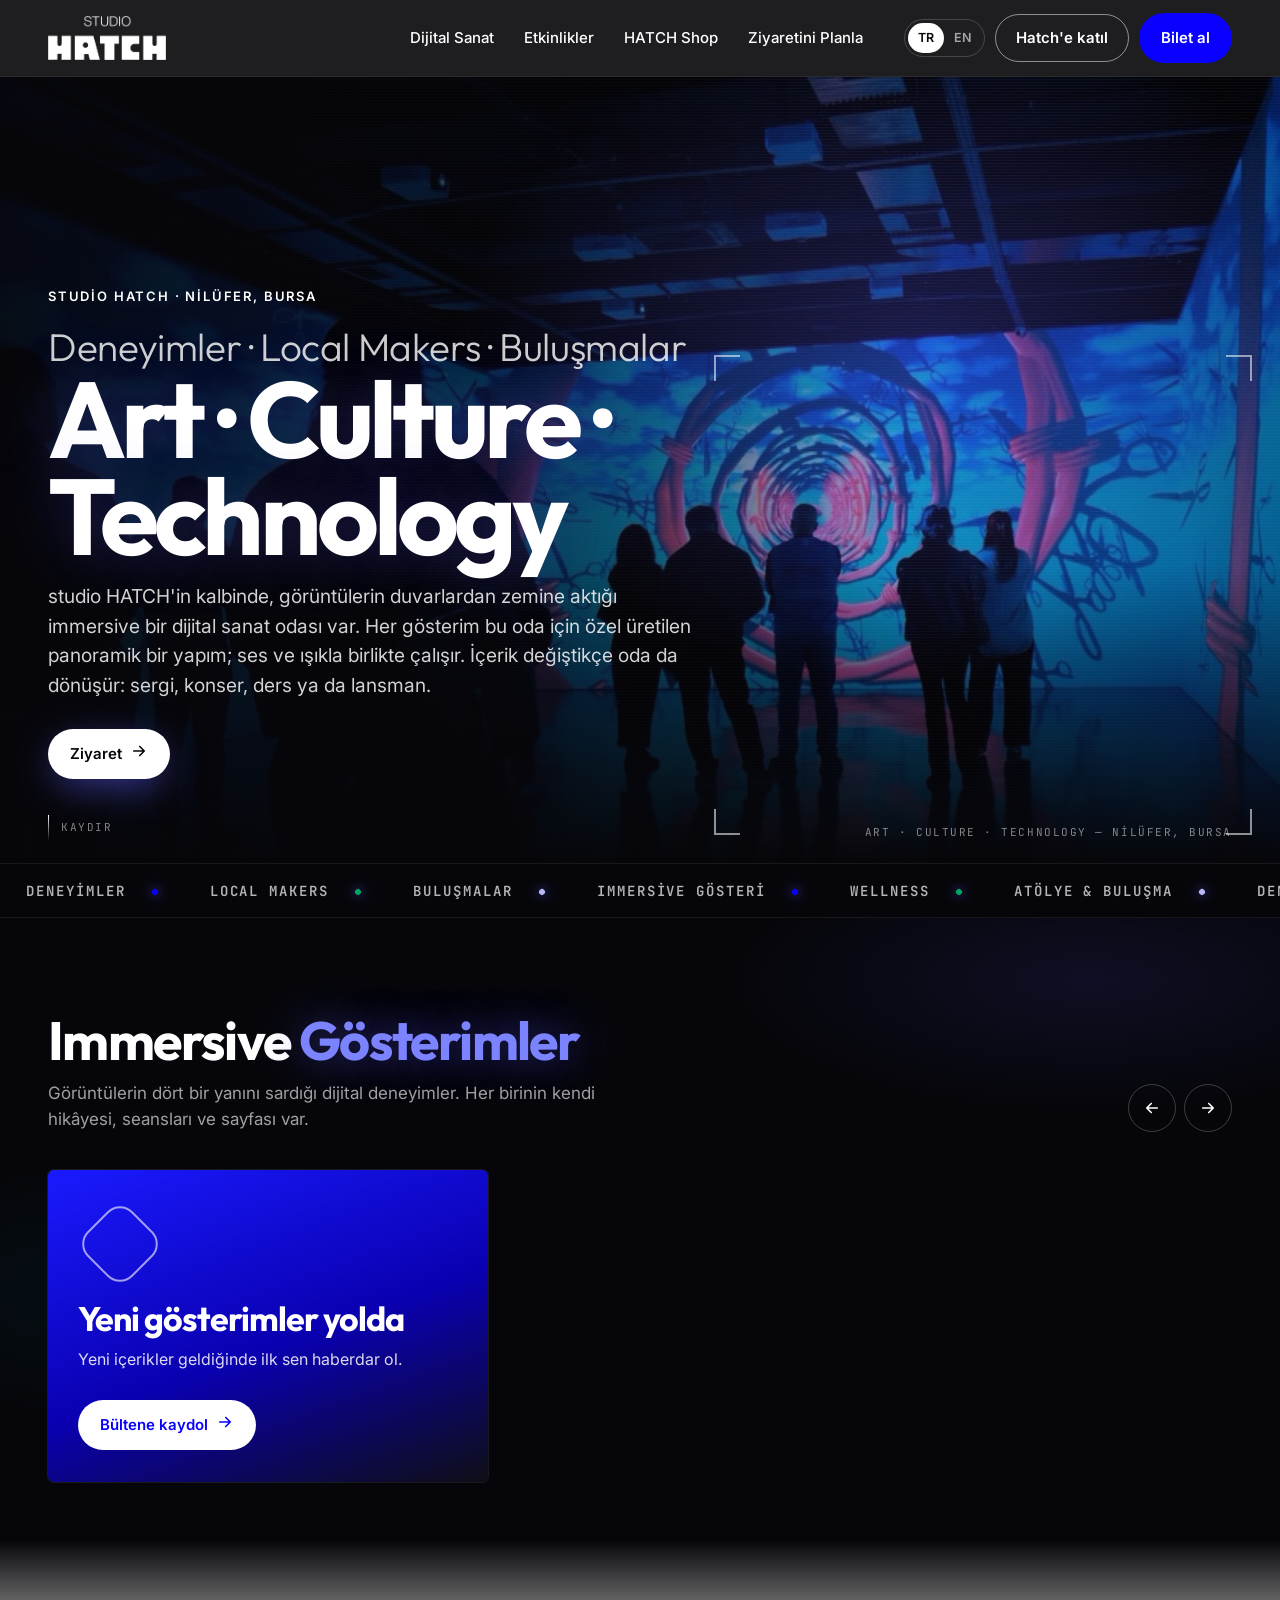
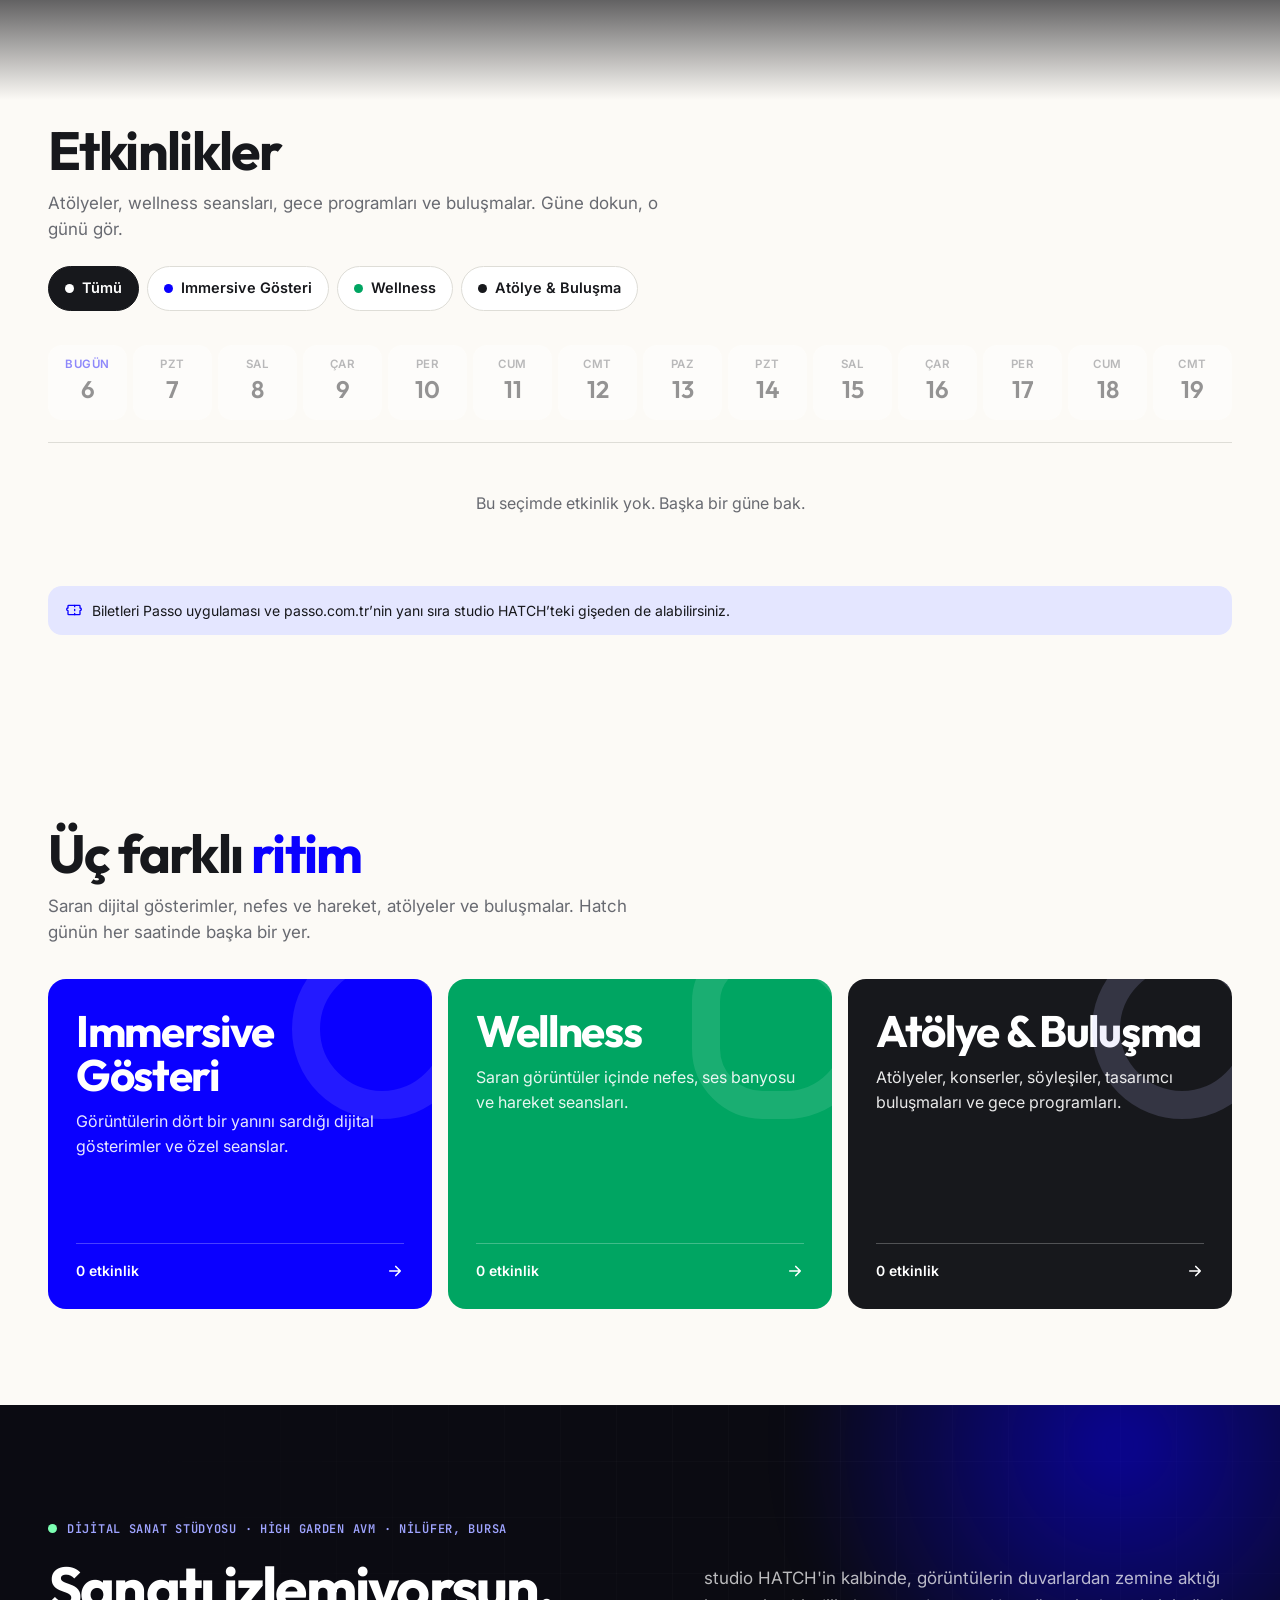
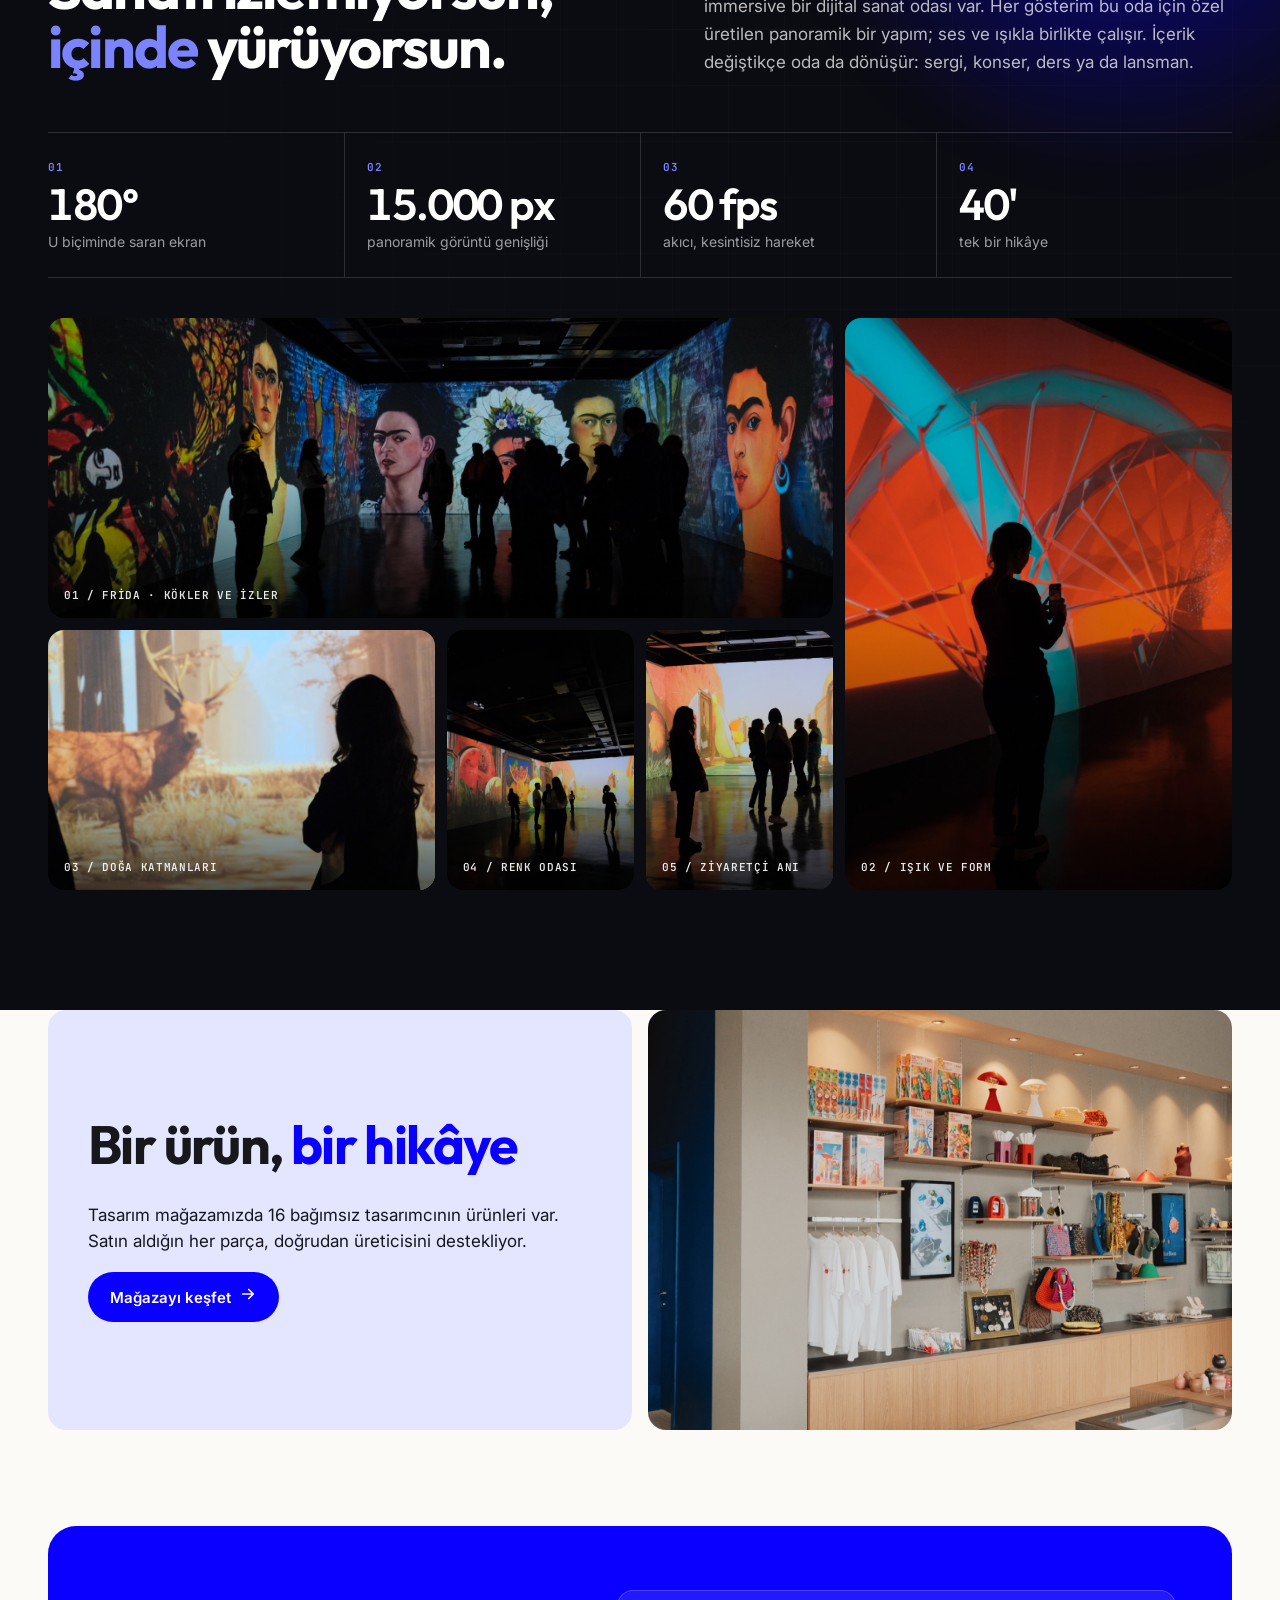
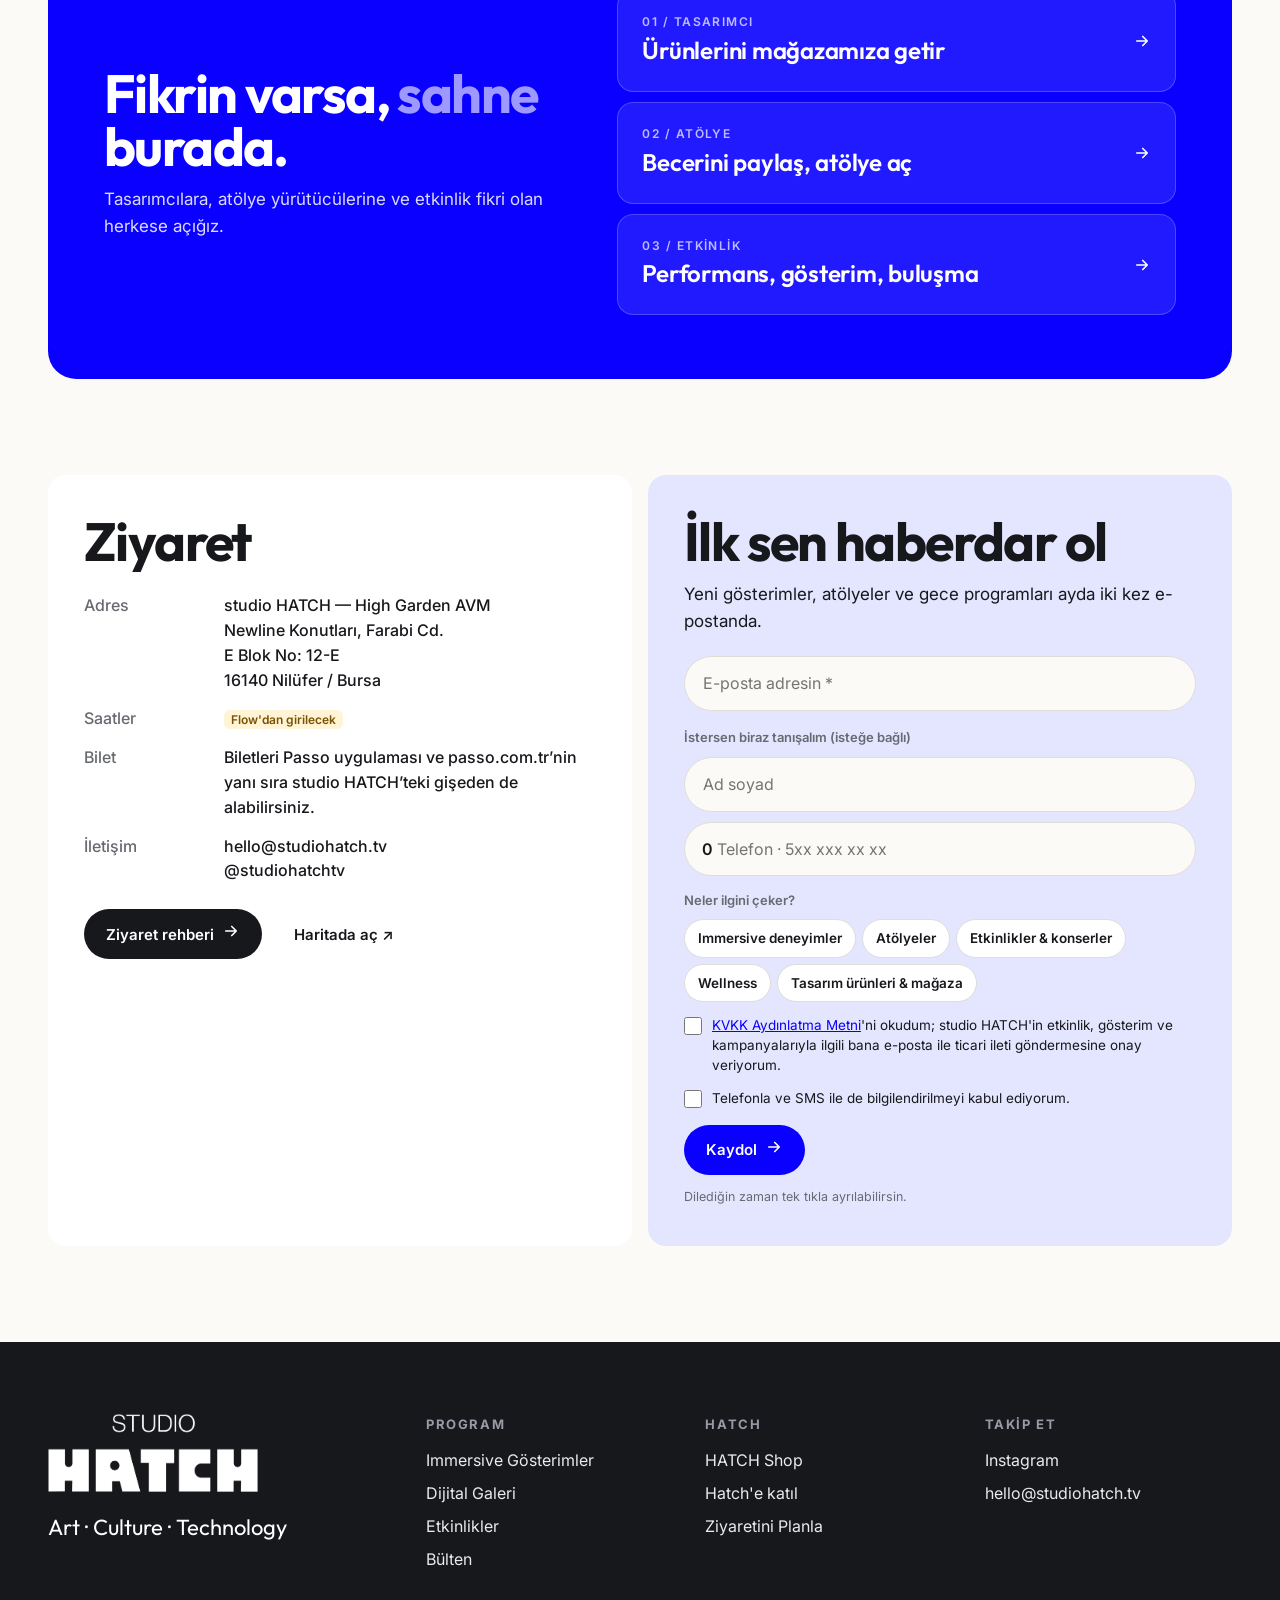
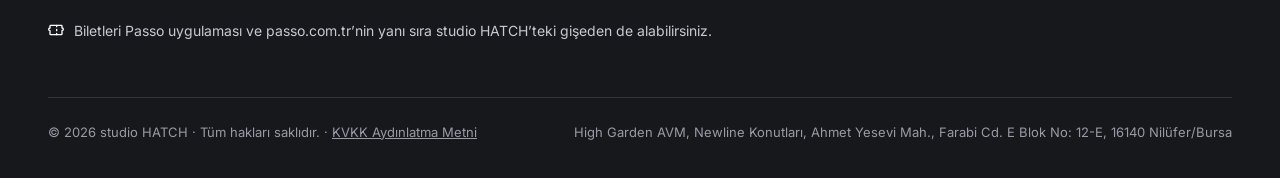
==== commit c64c32e2: "Menü: Dijital Sanat yanındaki ok kaldırıldı Co-Authored-By: Claude Opus 5.5 <noreply@anthropic.com>" ====
--- a/index.html
+++ b/index.html
@@ -13,8 +13,8 @@
 <link rel="preconnect" href="https://fonts.googleapis.com"><link rel="preconnect" href="https://fonts.gstatic.com" crossorigin>
 <link href="https://fonts.googleapis.com/css2?family=Inter:wght@400;500;600;700&family=Outfit:wght@300;500;600;700&family=JetBrains+Mono:wght@400;600&display=swap" rel="stylesheet">
 <link rel="canonical" href="https://www.studiohatch.tv/">
-<link rel="stylesheet" href="css/site.css?v=25">
-<link rel="stylesheet" href="css/art.css?v=25">
+<link rel="stylesheet" href="css/site.css?v=26">
+<link rel="stylesheet" href="css/art.css?v=26">
 </head>
 <body data-page="home" class="art">
 <div class="proto" id="proto"></div>
@@ -46,8 +46,8 @@
 </main>
 <footer class="ft" id="ft"></footer>
 <div class="toast" id="toast" role="status"></div>
-<script src="js/data.js?v=25"></script>
-<script src="js/api.js?v=25"></script>
-<script src="js/site.js?v=25"></script>
+<script src="js/data.js?v=26"></script>
+<script src="js/api.js?v=26"></script>
+<script src="js/site.js?v=26"></script>
 </body>
 </html>
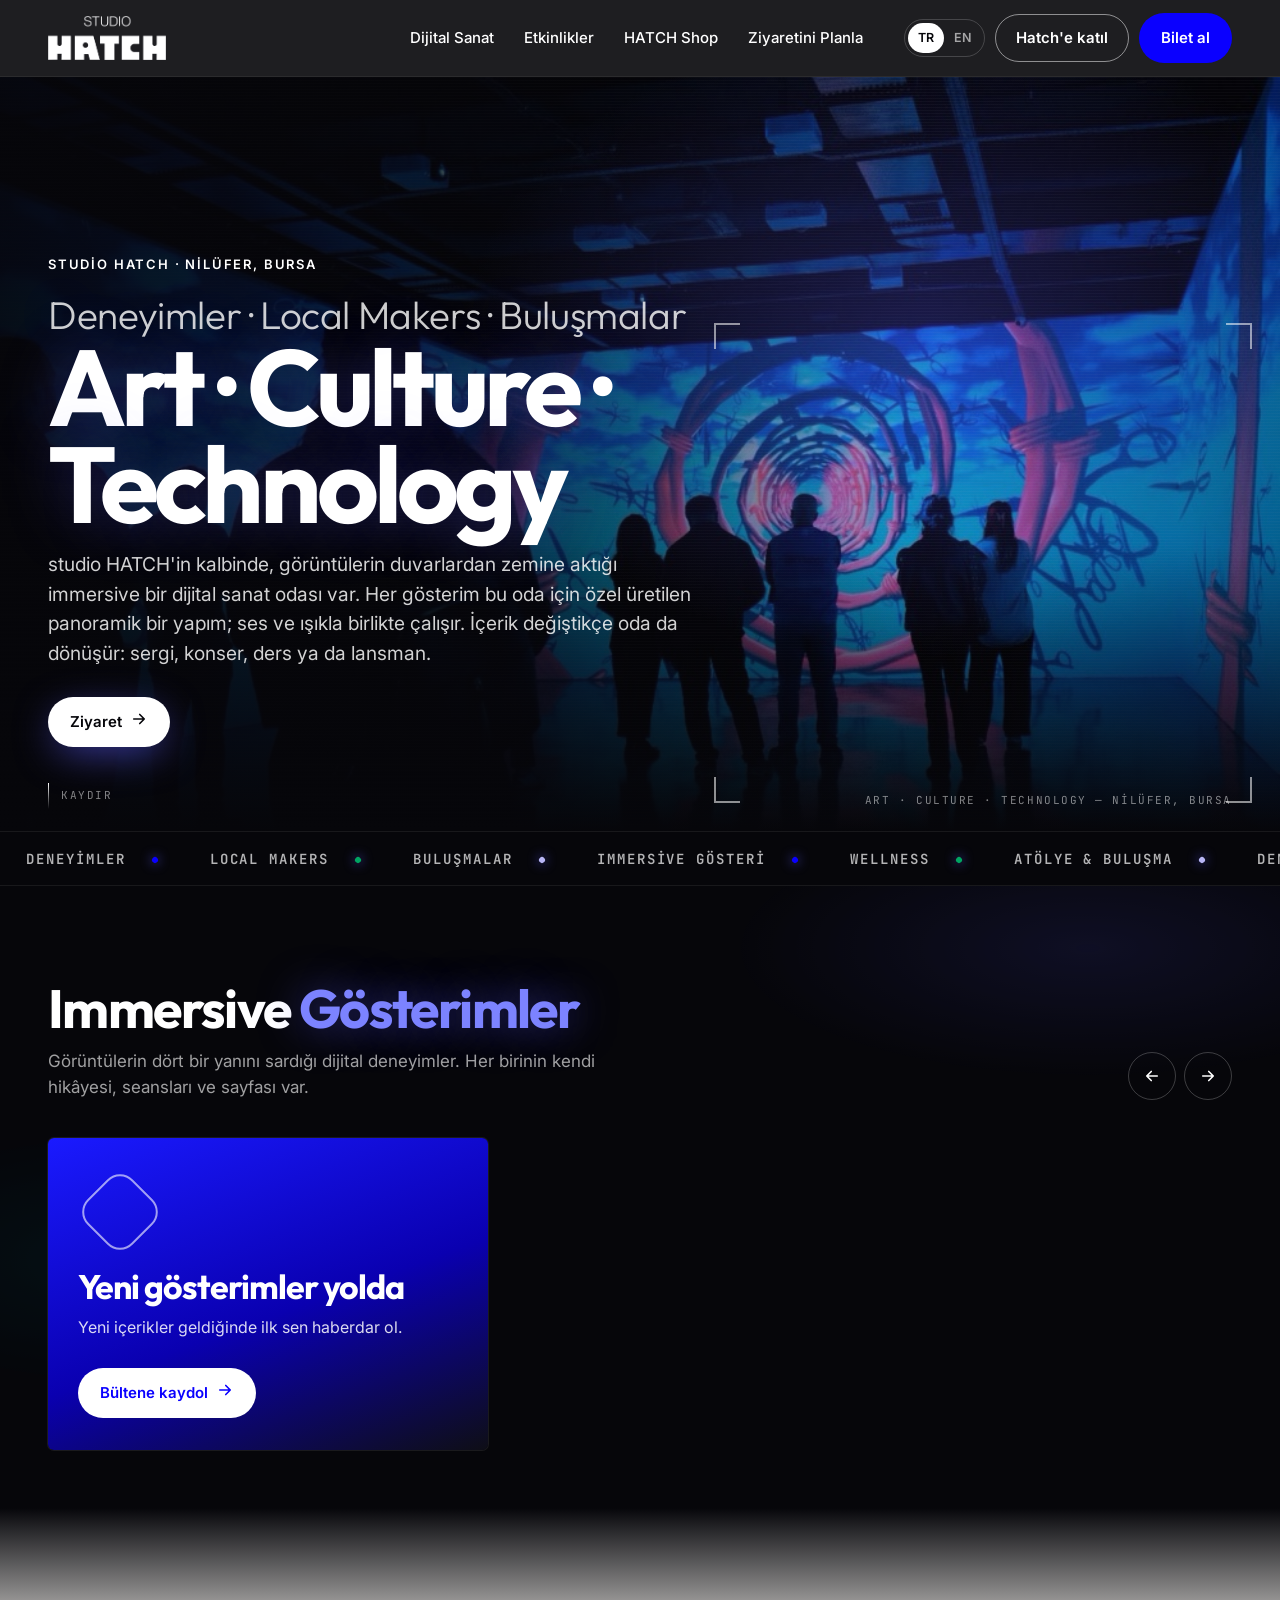
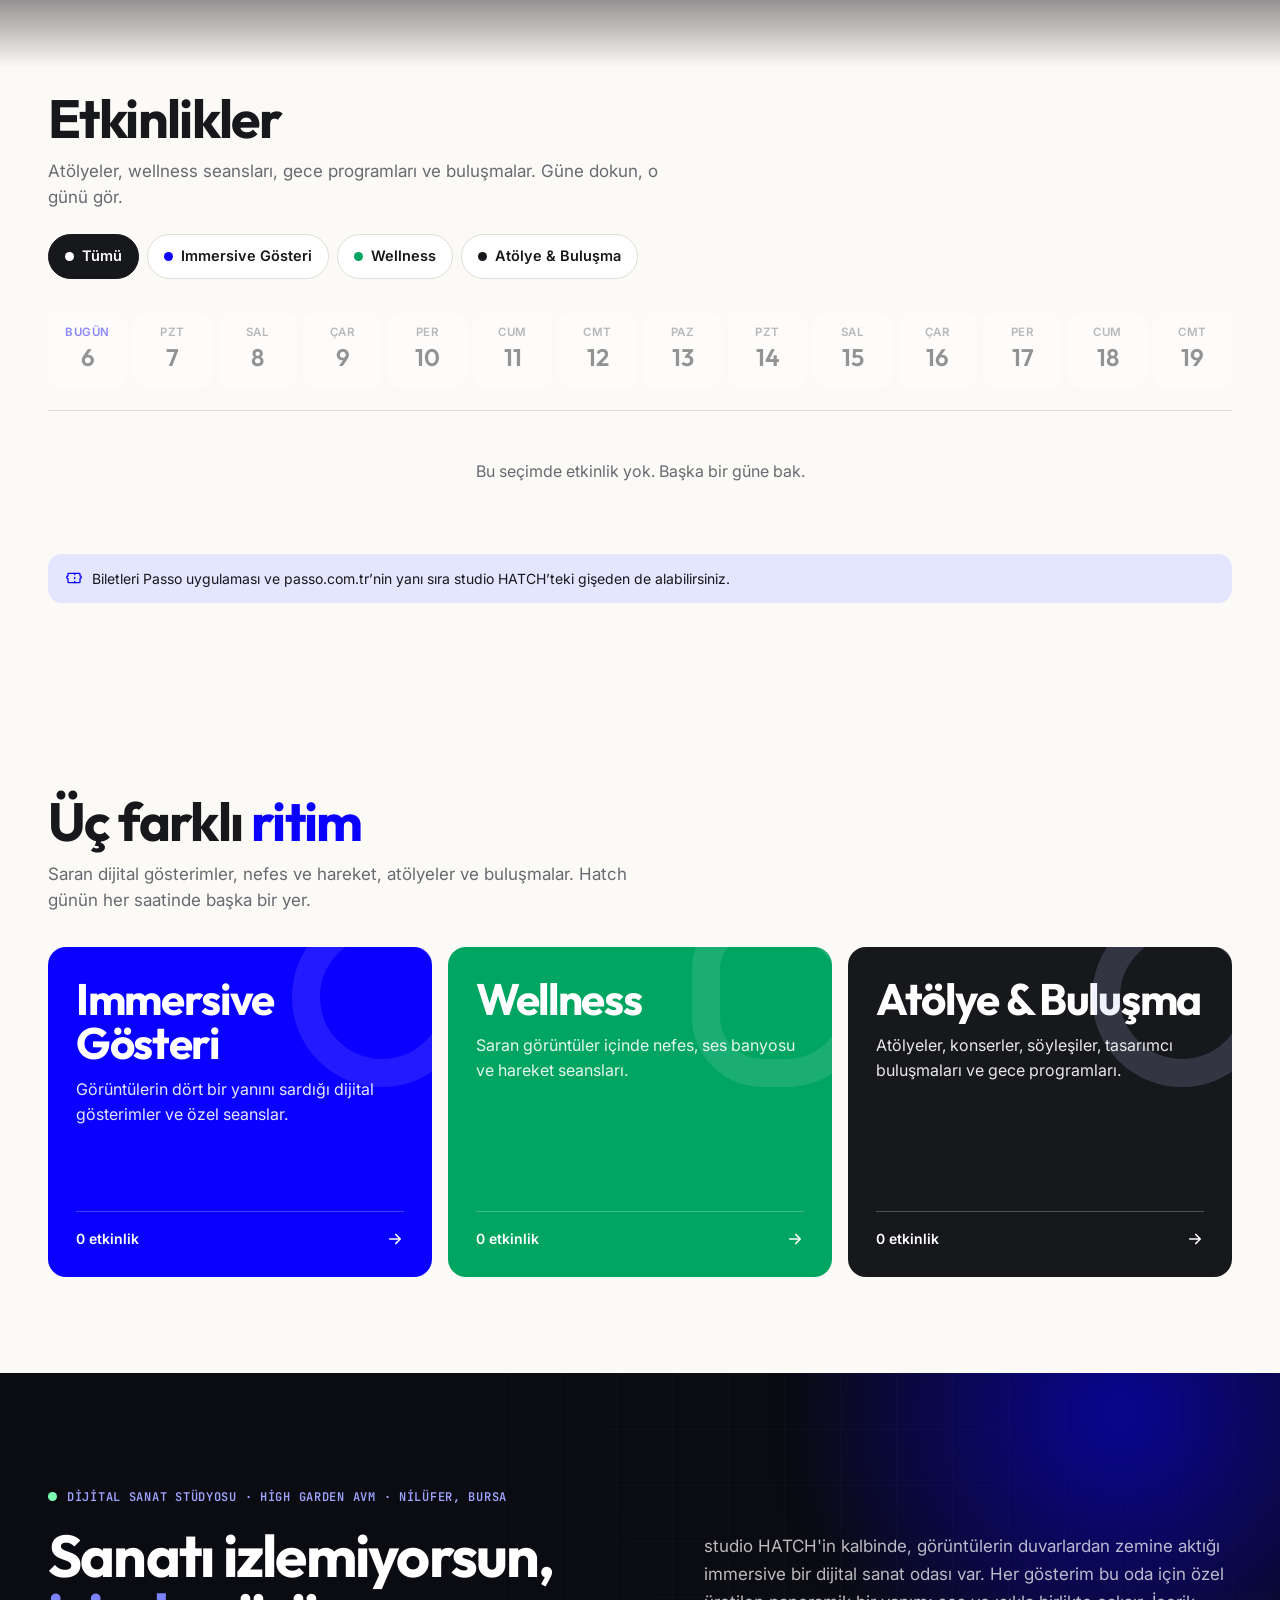
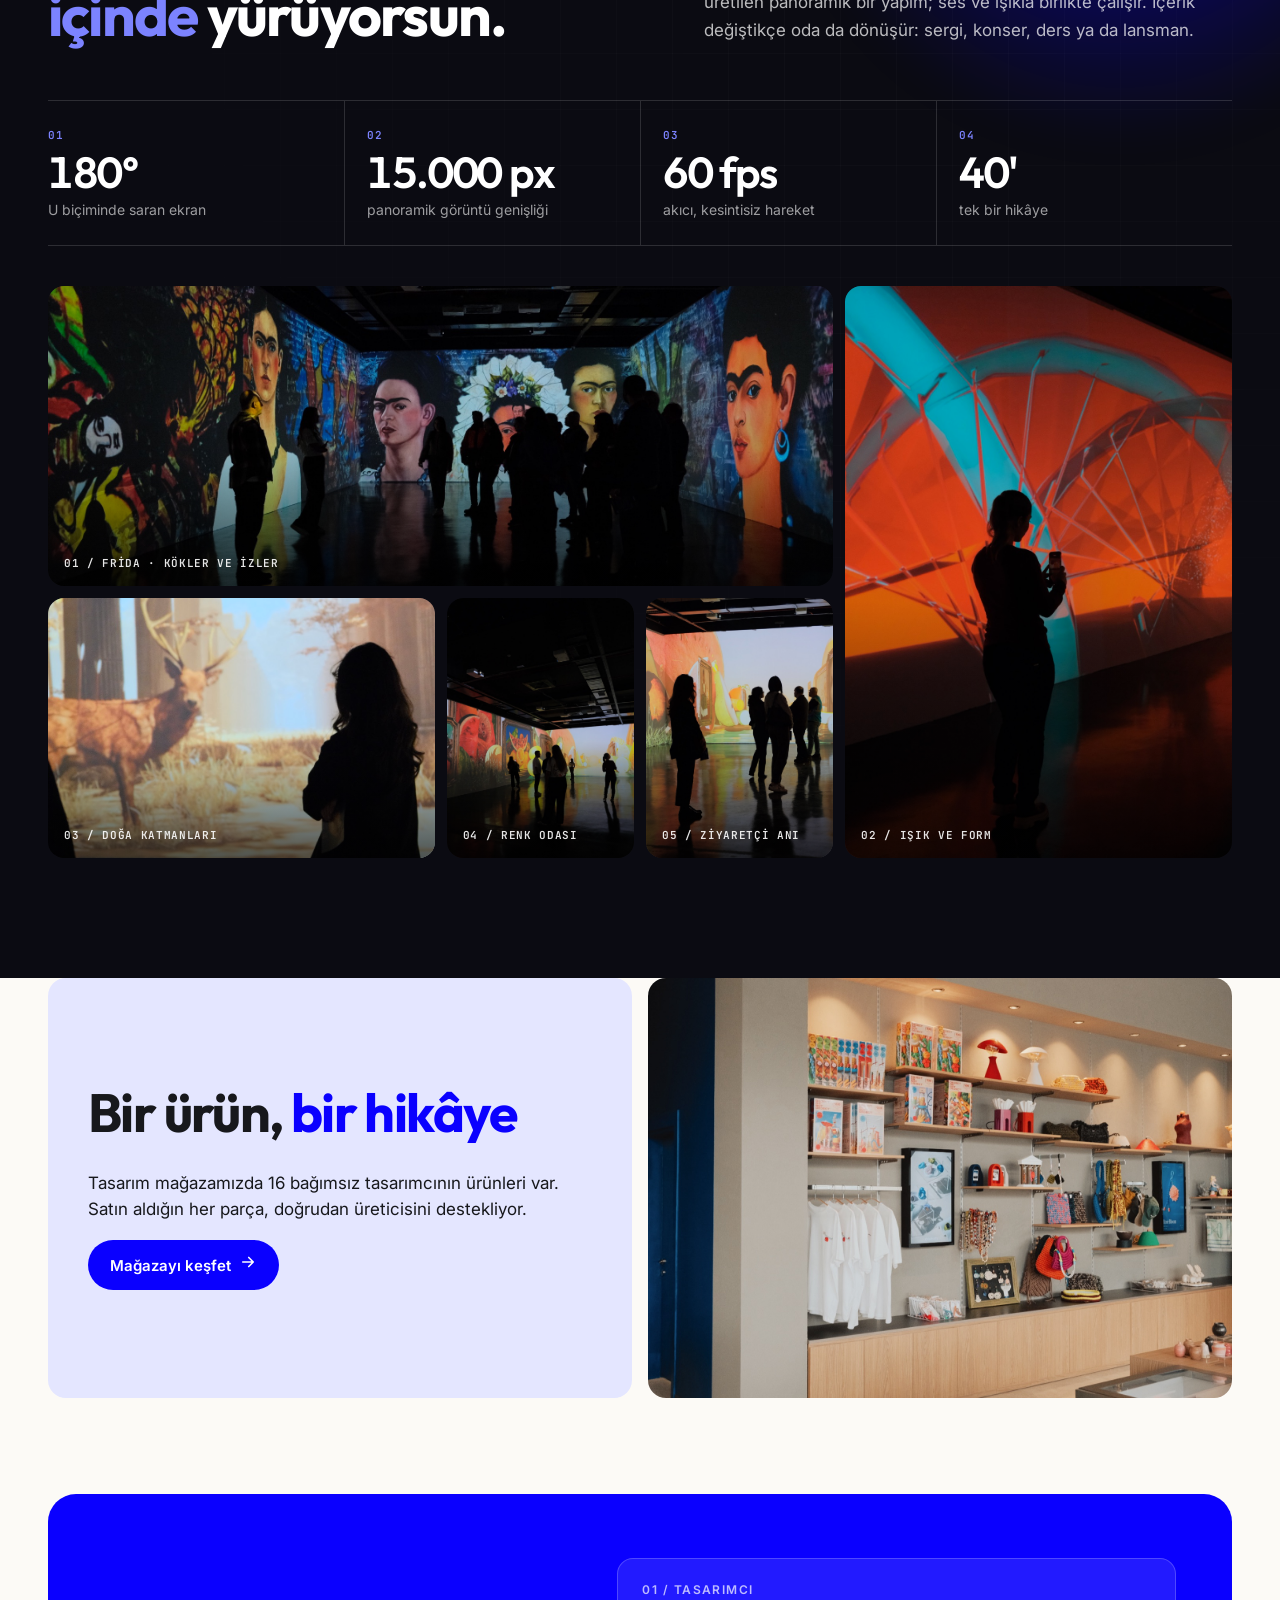
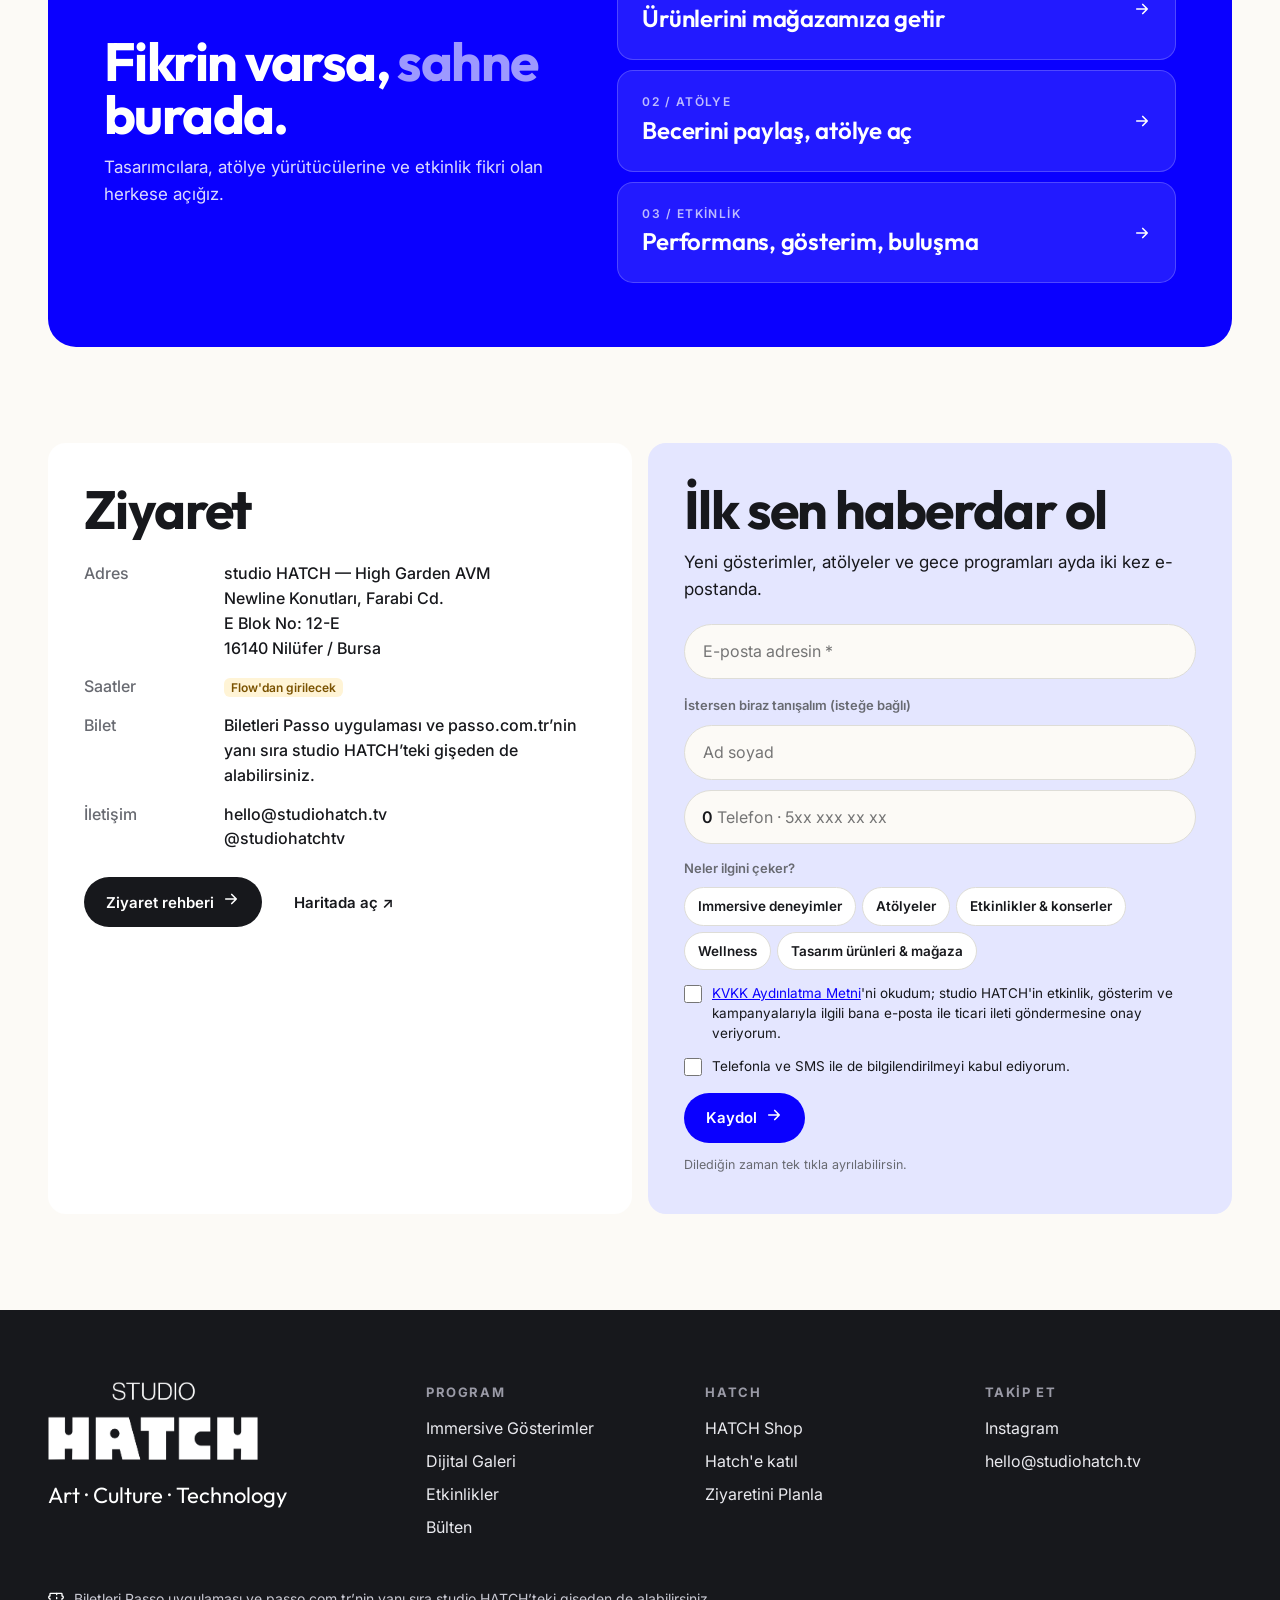
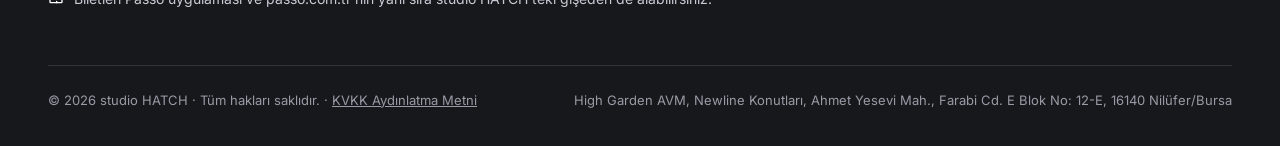
==== commit 3aaad764: "HATCH Up: elektrik Var/Yok; ana sayfada kırmızı şerit banner'ın altında Co-Authored-By: Claude Opus " ====
--- a/index.html
+++ b/index.html
@@ -13,8 +13,8 @@
 <link rel="preconnect" href="https://fonts.googleapis.com"><link rel="preconnect" href="https://fonts.gstatic.com" crossorigin>
 <link href="https://fonts.googleapis.com/css2?family=Inter:wght@400;500;600;700&family=Outfit:wght@300;500;600;700&family=JetBrains+Mono:wght@400;600&display=swap" rel="stylesheet">
 <link rel="canonical" href="https://www.studiohatch.tv/">
-<link rel="stylesheet" href="css/site.css?v=26">
-<link rel="stylesheet" href="css/art.css?v=26">
+<link rel="stylesheet" href="css/site.css?v=27">
+<link rel="stylesheet" href="css/art.css?v=27">
 </head>
 <body data-page="home" class="art">
 <div class="proto" id="proto"></div>
@@ -26,6 +26,7 @@
 </div></header>
 <main>
 <section class="hero" id="hero"></section>
+<div class="hu-strip" id="huStrip" hidden></div>
 <div class="ticker" id="ticker"></div>
 <div class="dark-zone">
 <section class="sec sh-sec" id="gosterimler"><div class="wrap" id="showsW"></div></section>
@@ -46,8 +47,8 @@
 </main>
 <footer class="ft" id="ft"></footer>
 <div class="toast" id="toast" role="status"></div>
-<script src="js/data.js?v=26"></script>
-<script src="js/api.js?v=26"></script>
-<script src="js/site.js?v=26"></script>
+<script src="js/data.js?v=27"></script>
+<script src="js/api.js?v=27"></script>
+<script src="js/site.js?v=27"></script>
 </body>
 </html>
--- a/css/site.css
+++ b/css/site.css
@@ -781,3 +781,15 @@
 .art-empty{padding:40px;border:1px dashed var(--line);border-radius:18px;color:var(--muted)}
 @media (max-width:980px){.art-split{grid-template-columns:1fr}}
 @media (max-width:560px){.labels a{grid-template-columns:96px 1fr;gap:14px}.lb-go{display:none}.lb-title{font-size:20px}.art-r{padding:18px}}
+
+/* Ana sayfa: HATCH Up kırmızı şerit (banner'ın altında) */
+.hu-strip{background:var(--hu);color:#fff;position:relative;overflow:hidden}
+.hu-strip::before{content:"";position:absolute;inset:0;pointer-events:none;background:radial-gradient(60% 140% at 85% 50%,rgba(255,255,255,.16),transparent 60%)}
+.hu-strip-a{display:block;color:#fff;position:relative}
+.hu-strip .wrap{display:flex;align-items:center;gap:22px;padding-top:18px;padding-bottom:18px}
+.hu-s-eye{font-size:11px;letter-spacing:.14em;padding:6px 10px;border:1px solid rgba(255,255,255,.45);border-radius:4px;white-space:nowrap}
+.hu-s-t{flex:1;font-size:16px;line-height:1.4}
+.hu-s-t b{font-family:var(--f-display);font-size:20px;font-weight:700;letter-spacing:-.01em;margin-right:8px}
+.hu-s-btn{display:inline-flex;align-items:center;gap:8px;background:#fff;color:var(--hu);font-weight:700;font-size:15px;padding:11px 20px;border-radius:999px;white-space:nowrap;transition:transform .15s}
+.hu-strip-a:hover .hu-s-btn{transform:translateX(3px)}
+@media (max-width:760px){.hu-strip .wrap{flex-wrap:wrap;gap:10px 14px}.hu-s-t{flex-basis:100%;order:2;font-size:14.5px}.hu-s-t b{display:block;font-size:18px;margin:0 0 2px}.hu-s-btn{order:3;padding:9px 16px;font-size:14px}}
--- a/css/art.css
+++ b/css/art.css
@@ -16,7 +16,7 @@
 @media (max-width:980px){.art .nav.open{background:var(--void);border-color:rgba(255,255,255,.1)}}
 
 /* HERO: tam ekran, görüntü kenardan kenara, yazı üstünde */
-.art .hero{background:var(--void);min-height:min(calc(100svh - 114px),920px);display:flex;isolation:isolate}
+.art .hero{background:var(--void);min-height:min(calc(100svh - 146px),920px);display:flex;isolation:isolate}
 .art .hero .wrap{grid-template-columns:minmax(0,1fr);min-height:auto;width:100%;align-items:end;padding-top:120px;padding-bottom:84px;position:static}
 .art .hero .rv{position:relative;z-index:2}
 .art .hero .rv{max-width:760px}
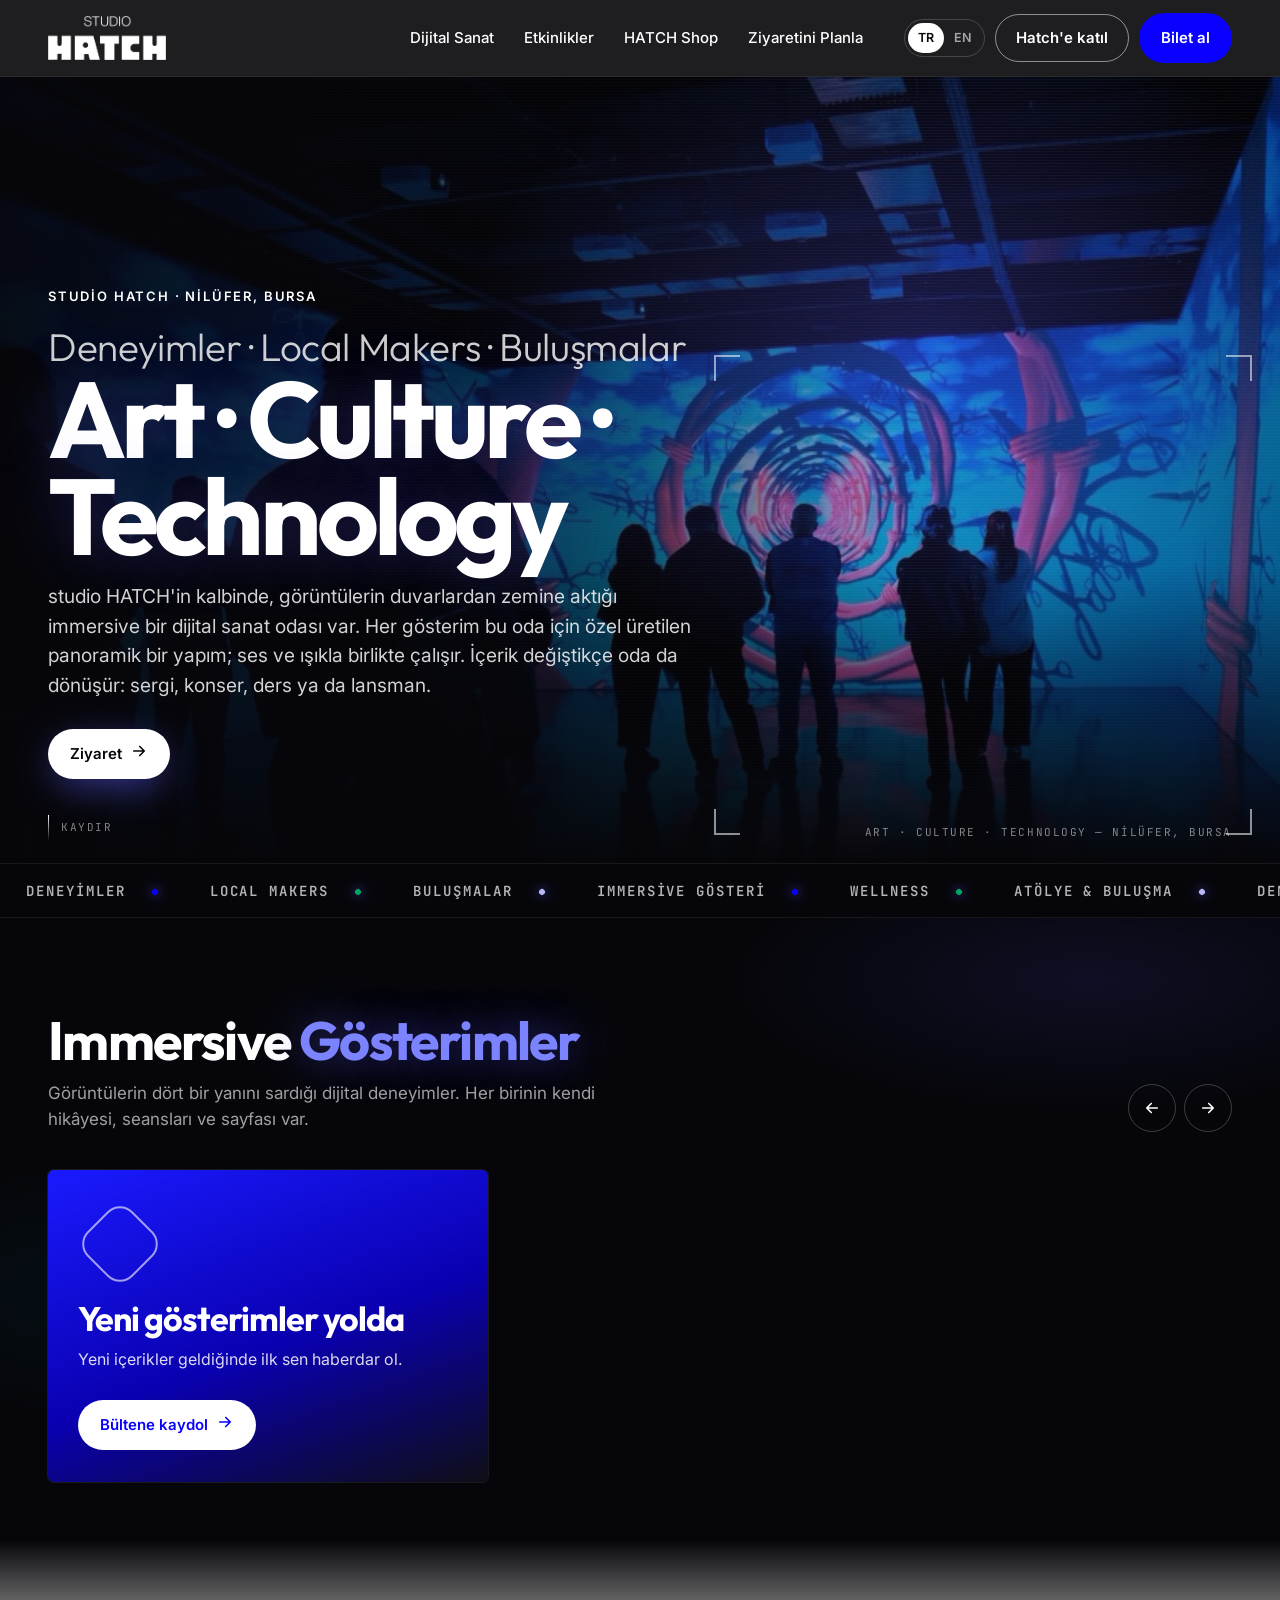
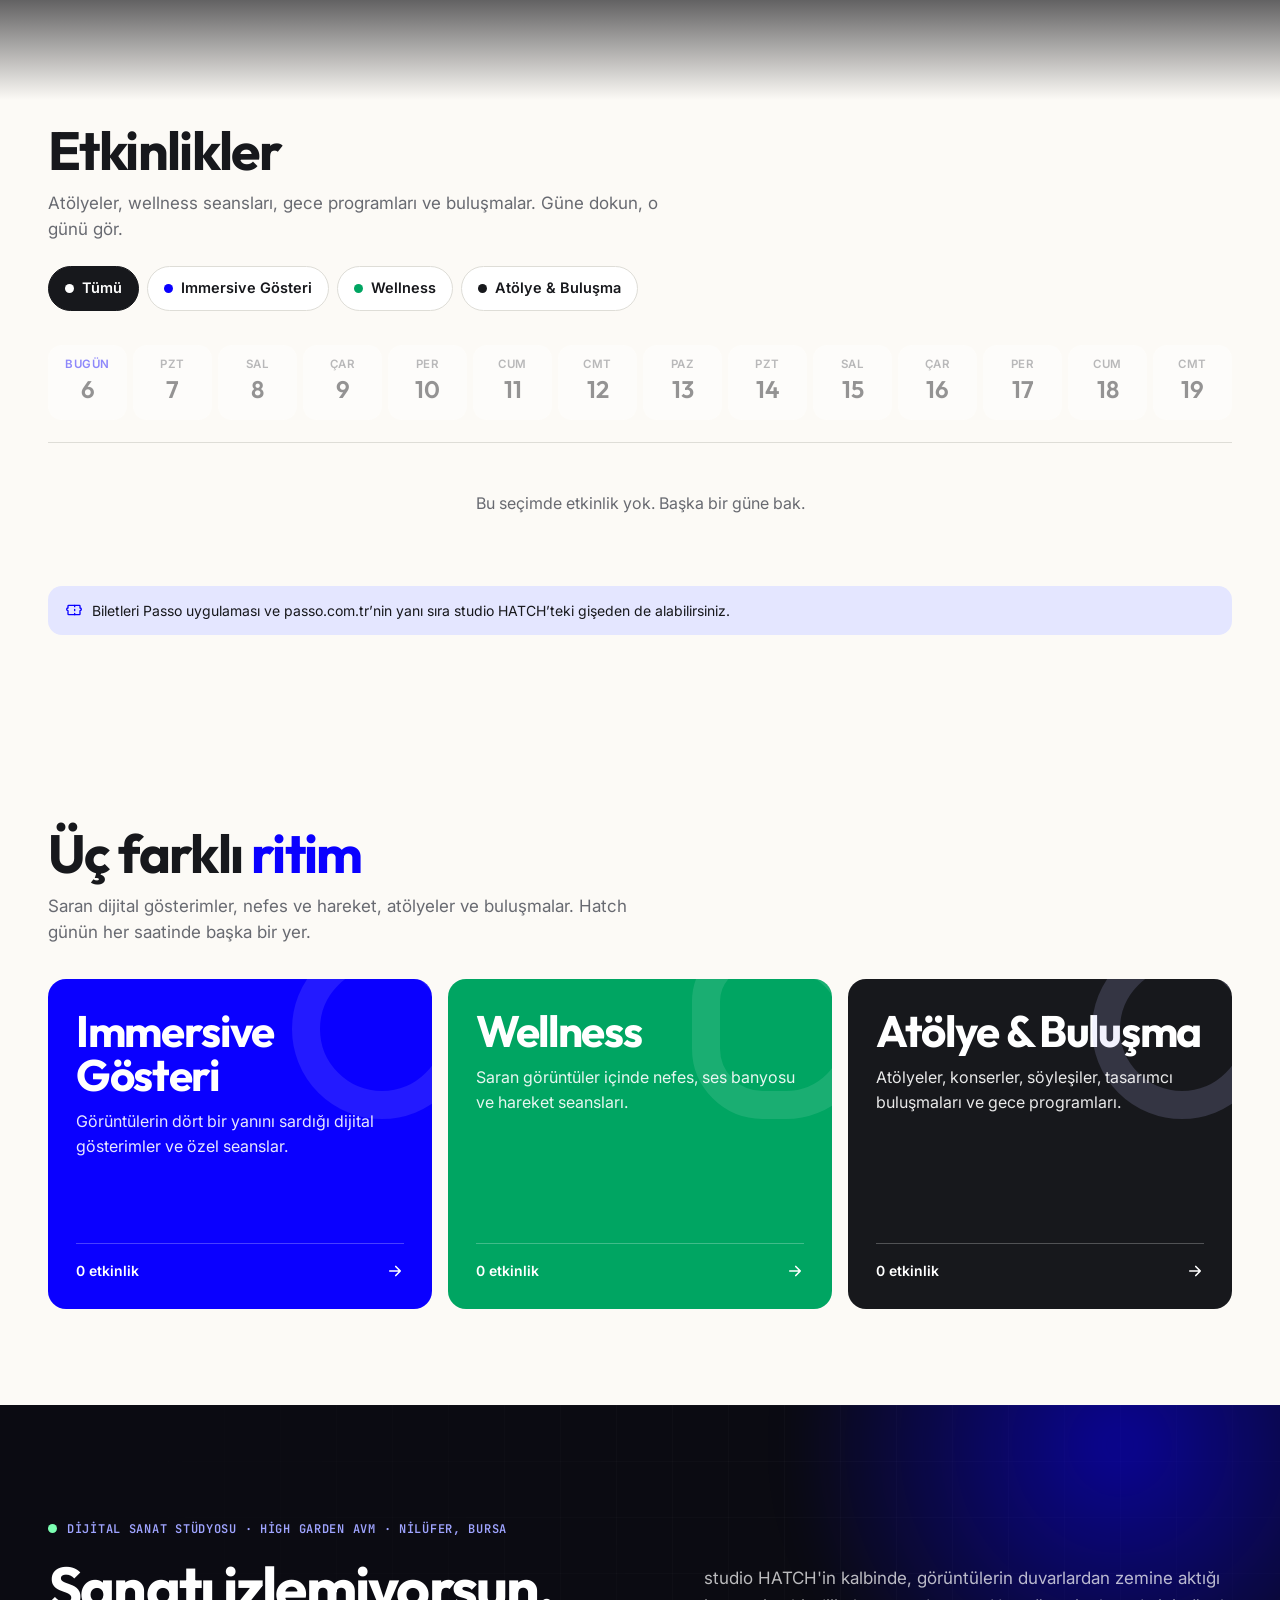
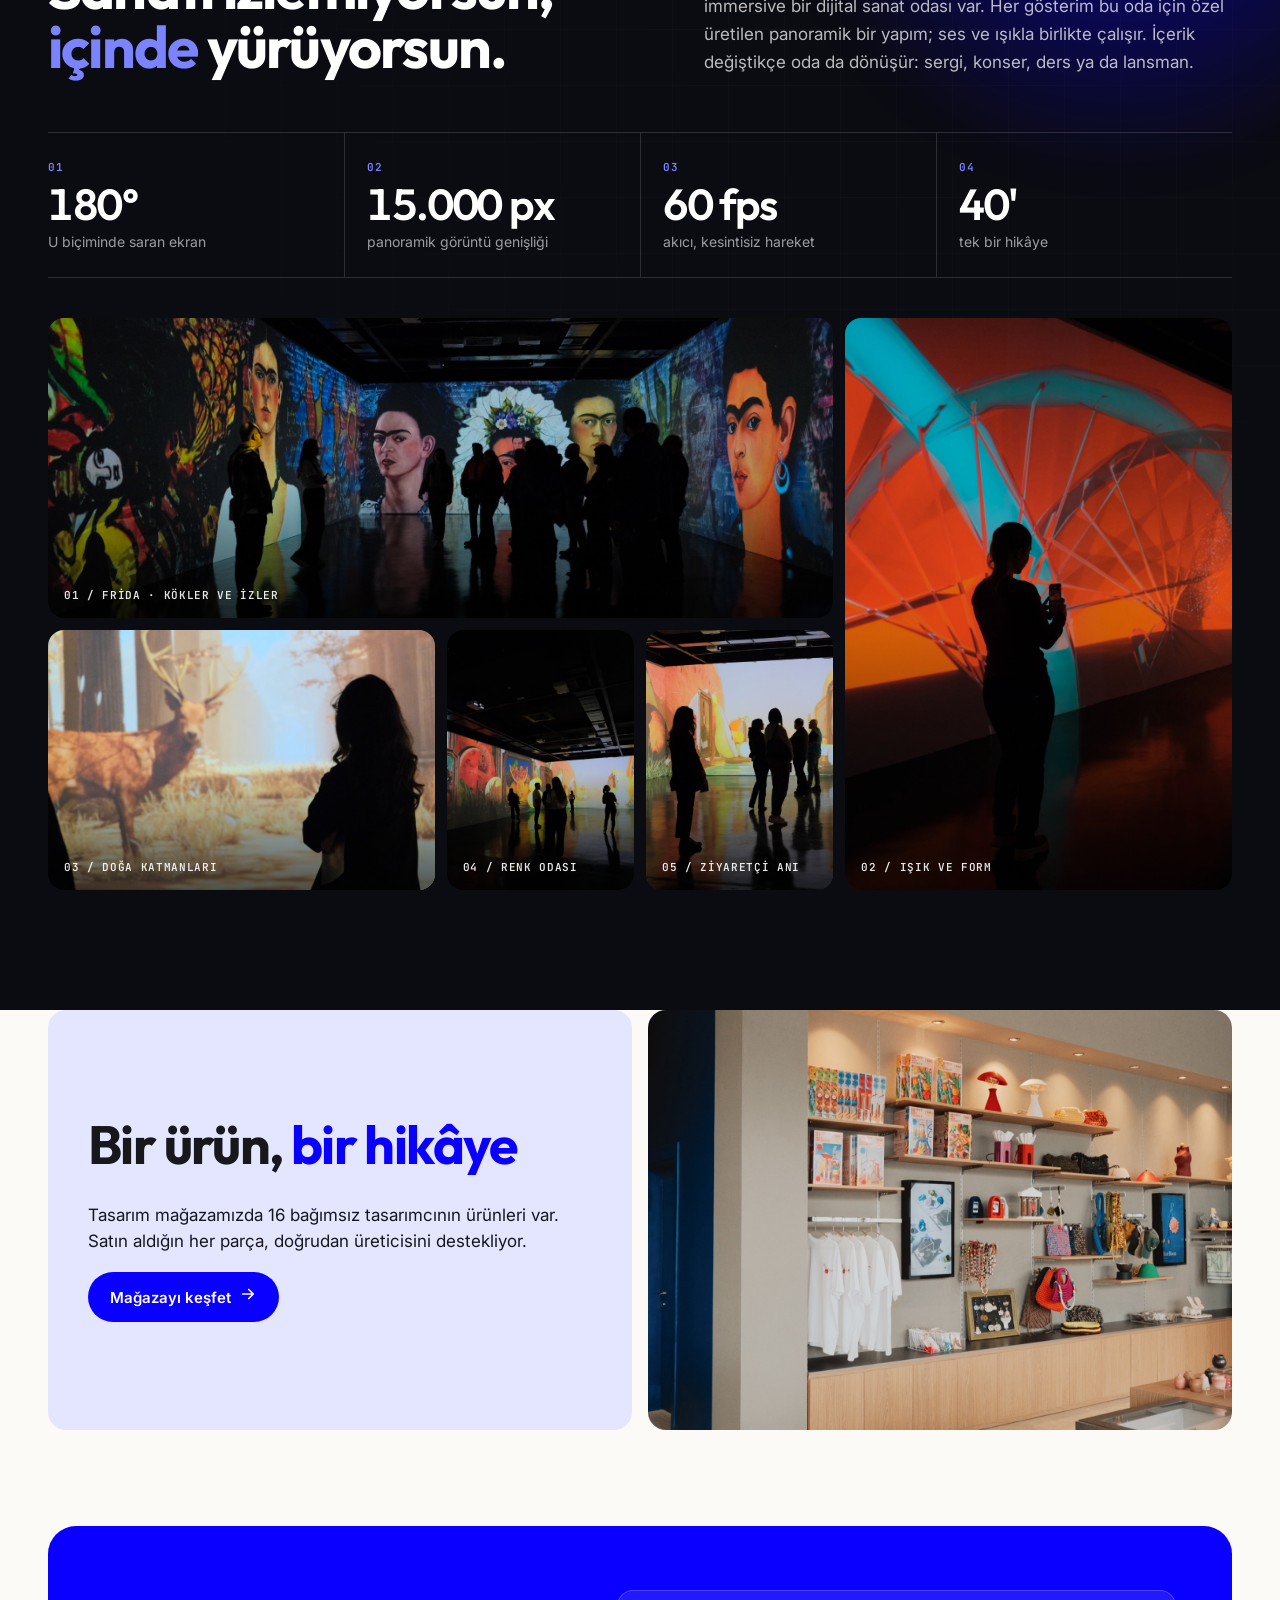
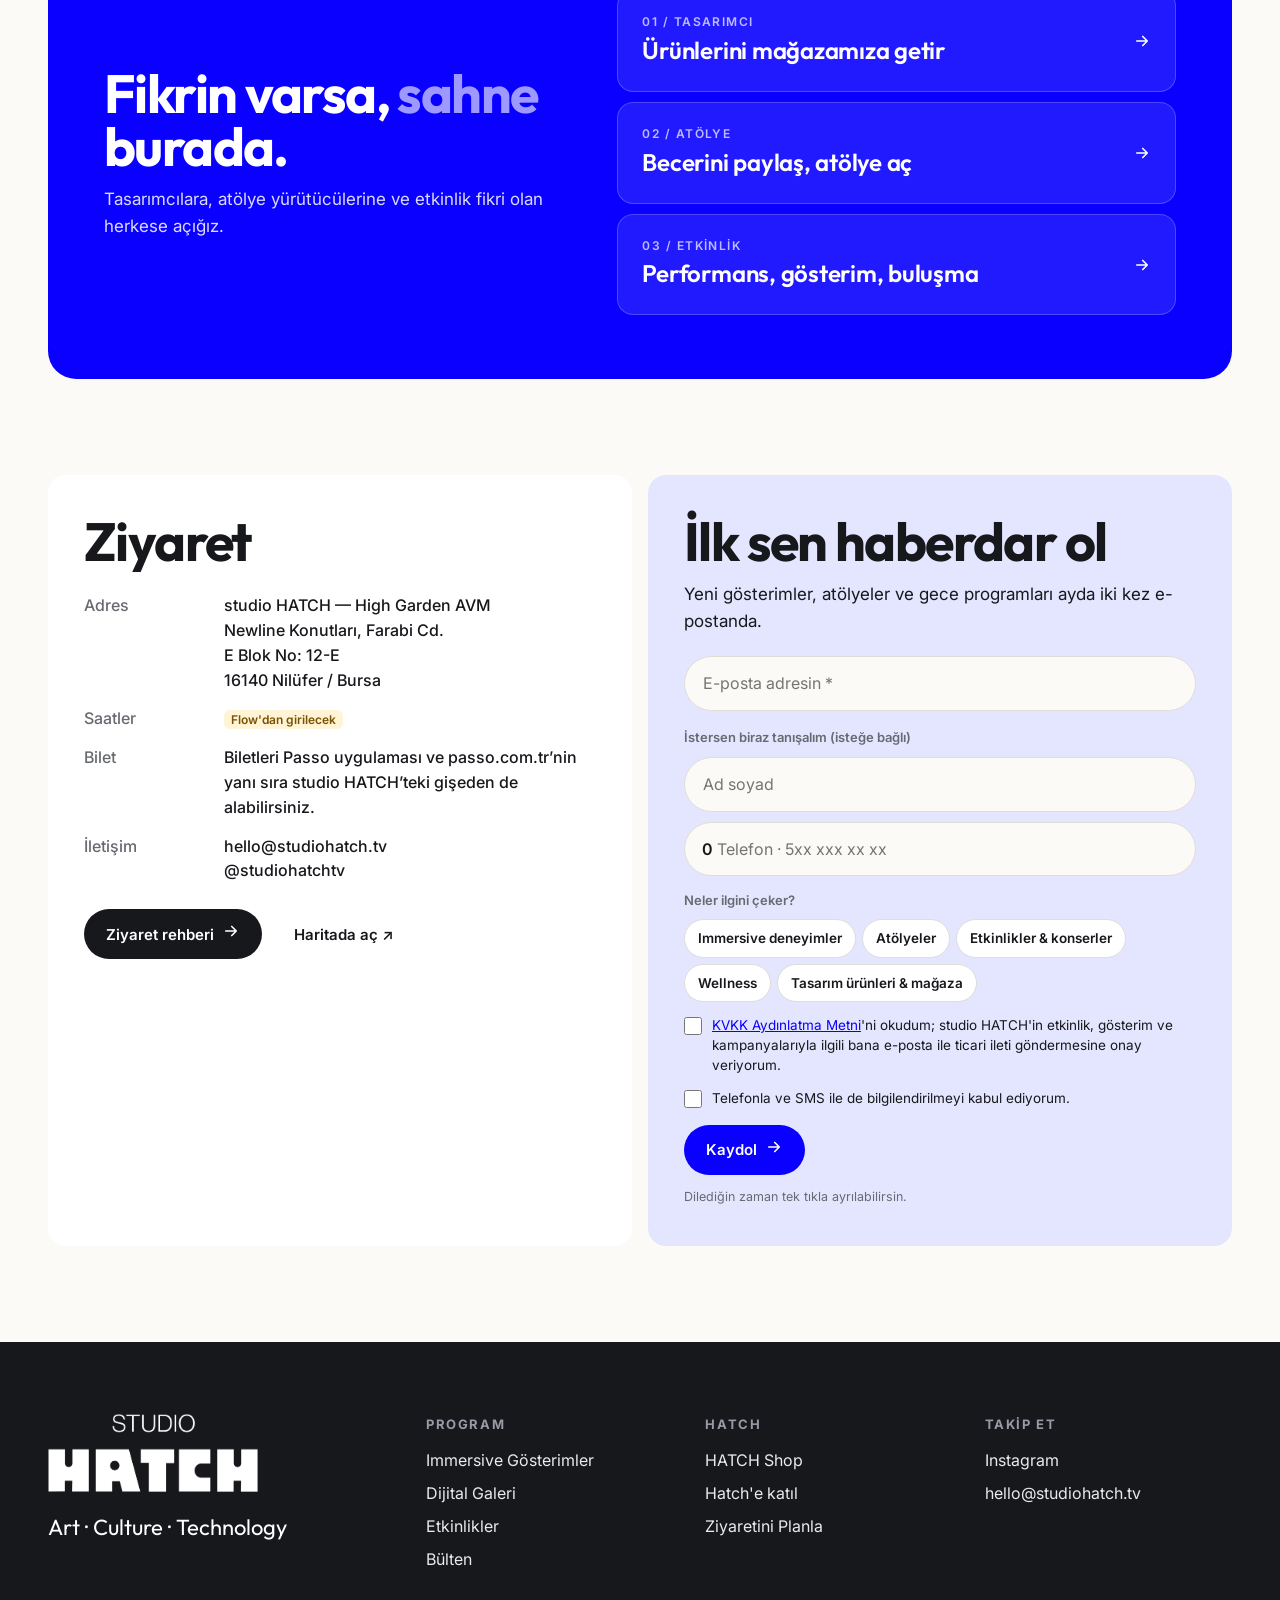
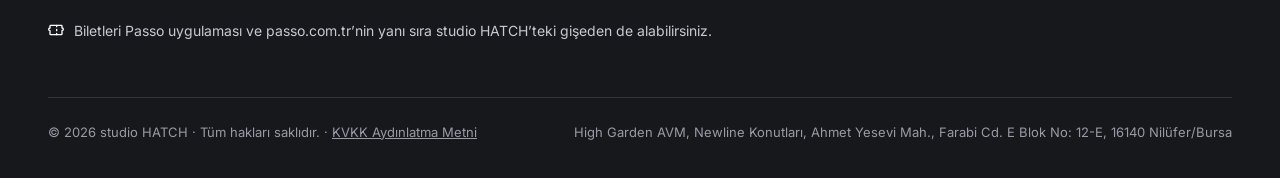
==== commit a21f4536: "Ana sayfa: HATCH Up kartı banner ile Dijital Sanat arasında Co-Authored-By: Claude Opus 5.5 <noreply" ====
--- a/index.html
+++ b/index.html
@@ -13,8 +13,8 @@
 <link rel="preconnect" href="https://fonts.googleapis.com"><link rel="preconnect" href="https://fonts.gstatic.com" crossorigin>
 <link href="https://fonts.googleapis.com/css2?family=Inter:wght@400;500;600;700&family=Outfit:wght@300;500;600;700&family=JetBrains+Mono:wght@400;600&display=swap" rel="stylesheet">
 <link rel="canonical" href="https://www.studiohatch.tv/">
-<link rel="stylesheet" href="css/site.css?v=27">
-<link rel="stylesheet" href="css/art.css?v=27">
+<link rel="stylesheet" href="css/site.css?v=28">
+<link rel="stylesheet" href="css/art.css?v=28">
 </head>
 <body data-page="home" class="art">
 <div class="proto" id="proto"></div>
@@ -26,9 +26,9 @@
 </div></header>
 <main>
 <section class="hero" id="hero"></section>
-<div class="hu-strip" id="huStrip" hidden></div>
 <div class="ticker" id="ticker"></div>
 <div class="dark-zone">
+<div class="hu-strip" id="huStrip" hidden></div>
 <section class="sec sh-sec" id="gosterimler"><div class="wrap" id="showsW"></div></section>
 </div>
 <div class="fade-light" aria-hidden="true"></div>
@@ -47,8 +47,8 @@
 </main>
 <footer class="ft" id="ft"></footer>
 <div class="toast" id="toast" role="status"></div>
-<script src="js/data.js?v=27"></script>
-<script src="js/api.js?v=27"></script>
-<script src="js/site.js?v=27"></script>
+<script src="js/data.js?v=28"></script>
+<script src="js/api.js?v=28"></script>
+<script src="js/site.js?v=28"></script>
 </body>
 </html>
--- a/css/site.css
+++ b/css/site.css
@@ -782,14 +782,6 @@
 @media (max-width:980px){.art-split{grid-template-columns:1fr}}
 @media (max-width:560px){.labels a{grid-template-columns:96px 1fr;gap:14px}.lb-go{display:none}.lb-title{font-size:20px}.art-r{padding:18px}}
 
-/* Ana sayfa: HATCH Up kırmızı şerit (banner'ın altında) */
-.hu-strip{background:var(--hu);color:#fff;position:relative;overflow:hidden}
-.hu-strip::before{content:"";position:absolute;inset:0;pointer-events:none;background:radial-gradient(60% 140% at 85% 50%,rgba(255,255,255,.16),transparent 60%)}
-.hu-strip-a{display:block;color:#fff;position:relative}
-.hu-strip .wrap{display:flex;align-items:center;gap:22px;padding-top:18px;padding-bottom:18px}
-.hu-s-eye{font-size:11px;letter-spacing:.14em;padding:6px 10px;border:1px solid rgba(255,255,255,.45);border-radius:4px;white-space:nowrap}
-.hu-s-t{flex:1;font-size:16px;line-height:1.4}
-.hu-s-t b{font-family:var(--f-display);font-size:20px;font-weight:700;letter-spacing:-.01em;margin-right:8px}
-.hu-s-btn{display:inline-flex;align-items:center;gap:8px;background:#fff;color:var(--hu);font-weight:700;font-size:15px;padding:11px 20px;border-radius:999px;white-space:nowrap;transition:transform .15s}
-.hu-strip-a:hover .hu-s-btn{transform:translateX(3px)}
-@media (max-width:760px){.hu-strip .wrap{flex-wrap:wrap;gap:10px 14px}.hu-s-t{flex-basis:100%;order:2;font-size:14.5px}.hu-s-t b{display:block;font-size:18px;margin:0 0 2px}.hu-s-btn{order:3;padding:9px 16px;font-size:14px}}
+/* Ana sayfa: HATCH Up kartı (banner ile Dijital Sanat arasında) */
+.hu-strip{padding:56px 0 0;position:relative;z-index:1}
+.hu-strip .hu-join{margin:0}
--- a/css/art.css
+++ b/css/art.css
@@ -16,7 +16,7 @@
 @media (max-width:980px){.art .nav.open{background:var(--void);border-color:rgba(255,255,255,.1)}}
 
 /* HERO: tam ekran, görüntü kenardan kenara, yazı üstünde */
-.art .hero{background:var(--void);min-height:min(calc(100svh - 146px),920px);display:flex;isolation:isolate}
+.art .hero{background:var(--void);min-height:min(calc(100svh - 114px),920px);display:flex;isolation:isolate}
 .art .hero .wrap{grid-template-columns:minmax(0,1fr);min-height:auto;width:100%;align-items:end;padding-top:120px;padding-bottom:84px;position:static}
 .art .hero .rv{position:relative;z-index:2}
 .art .hero .rv{max-width:760px}
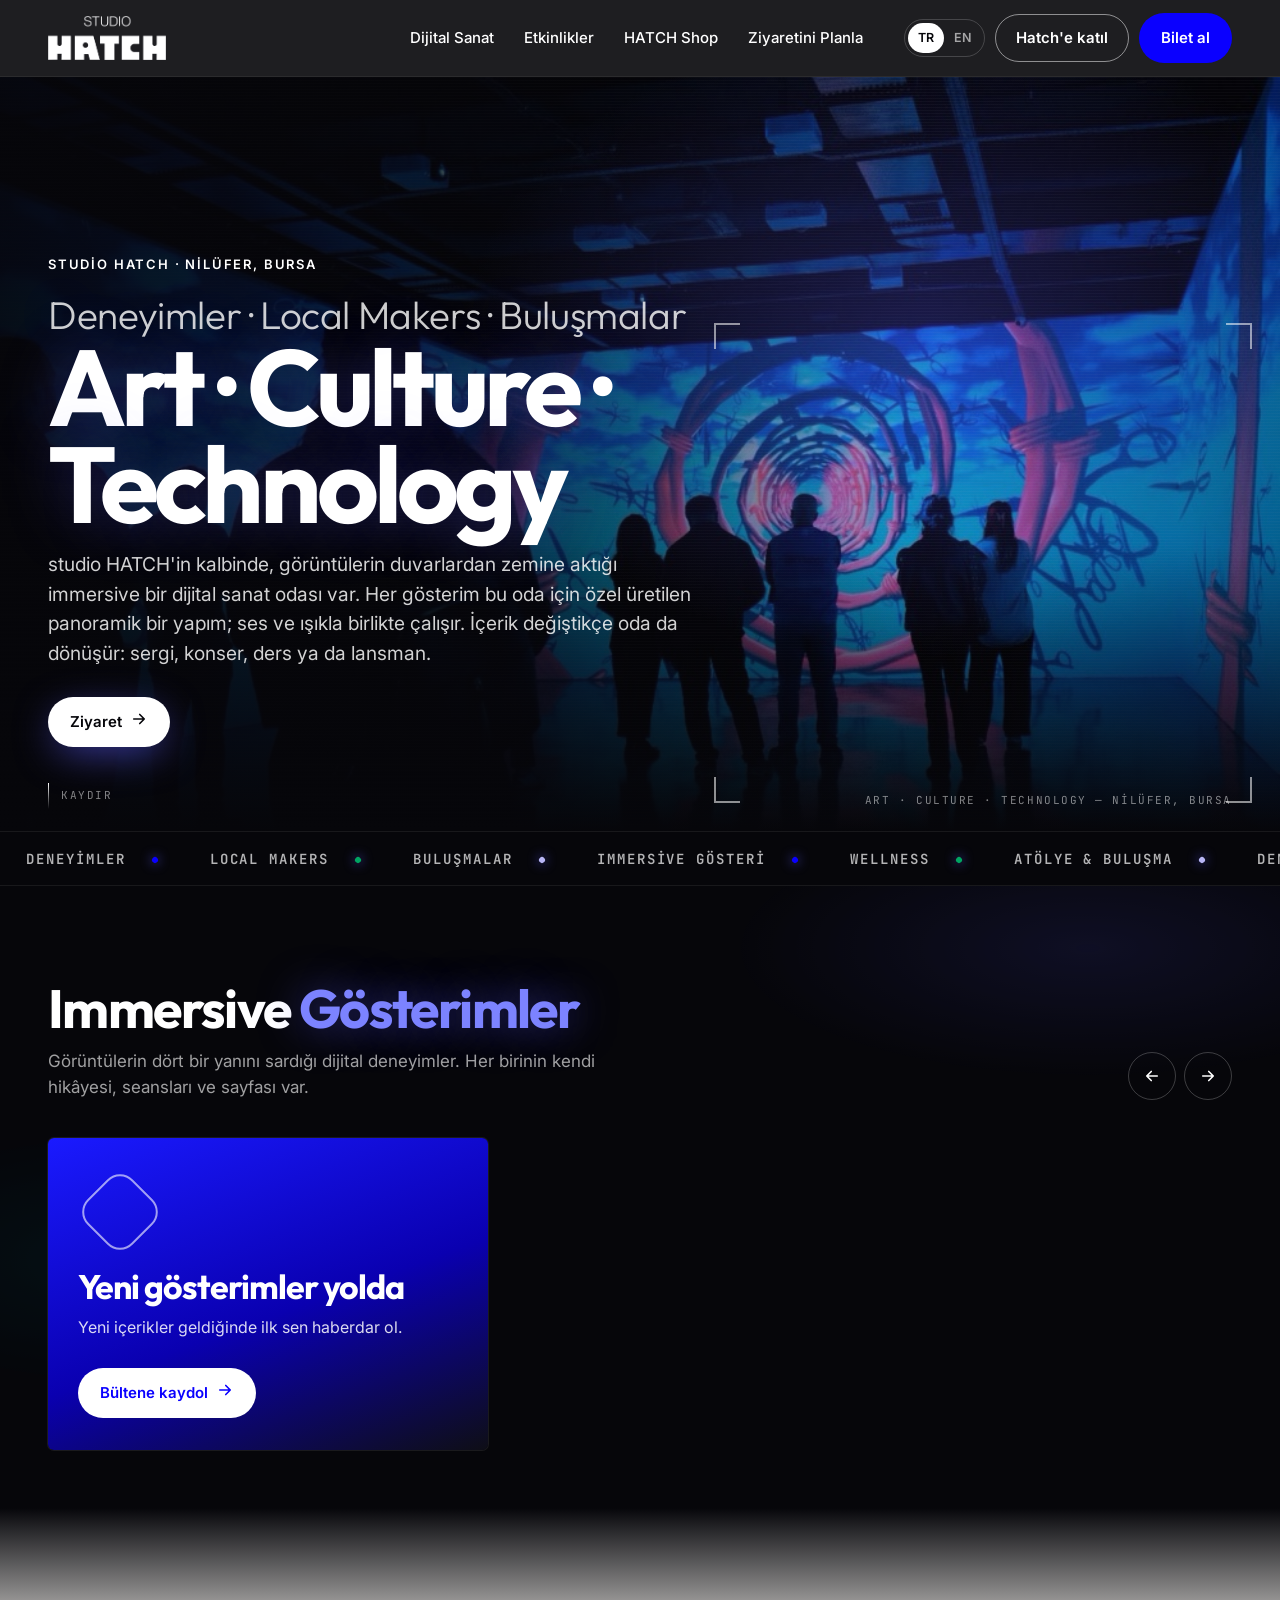
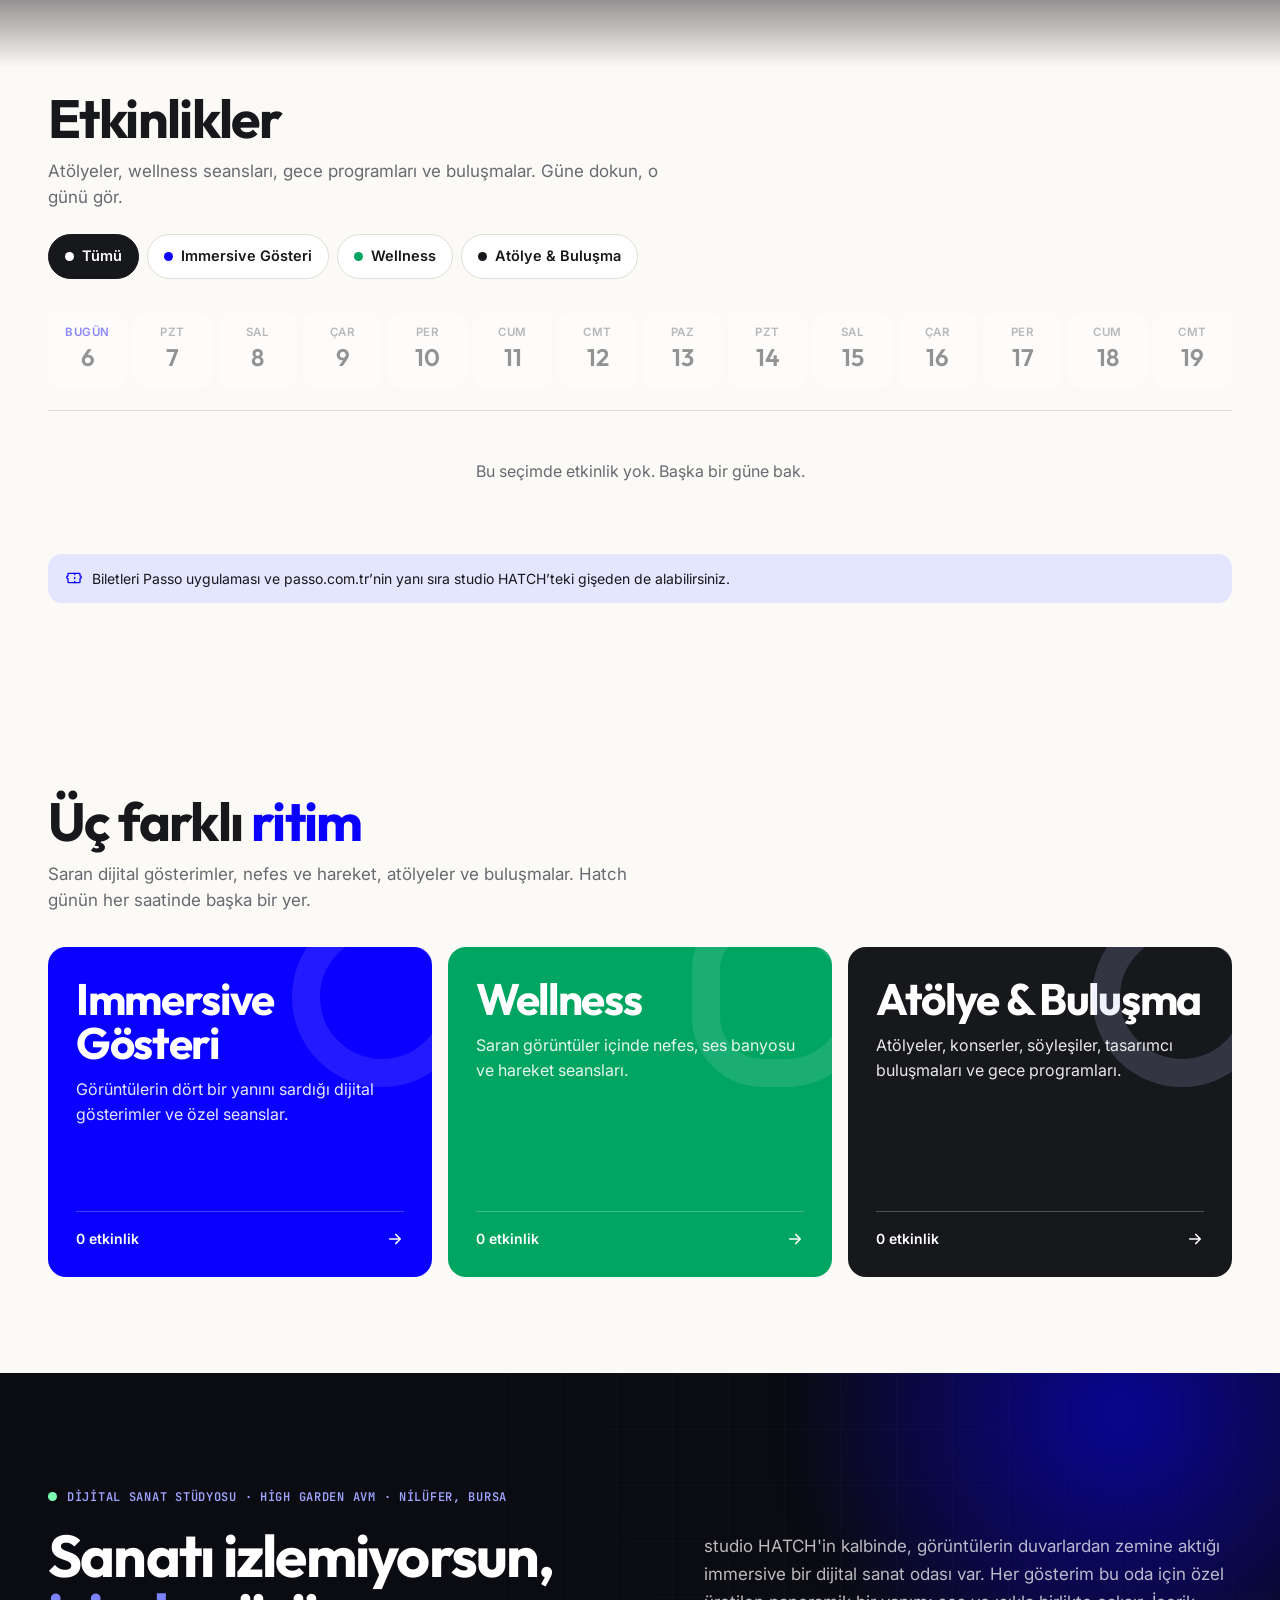
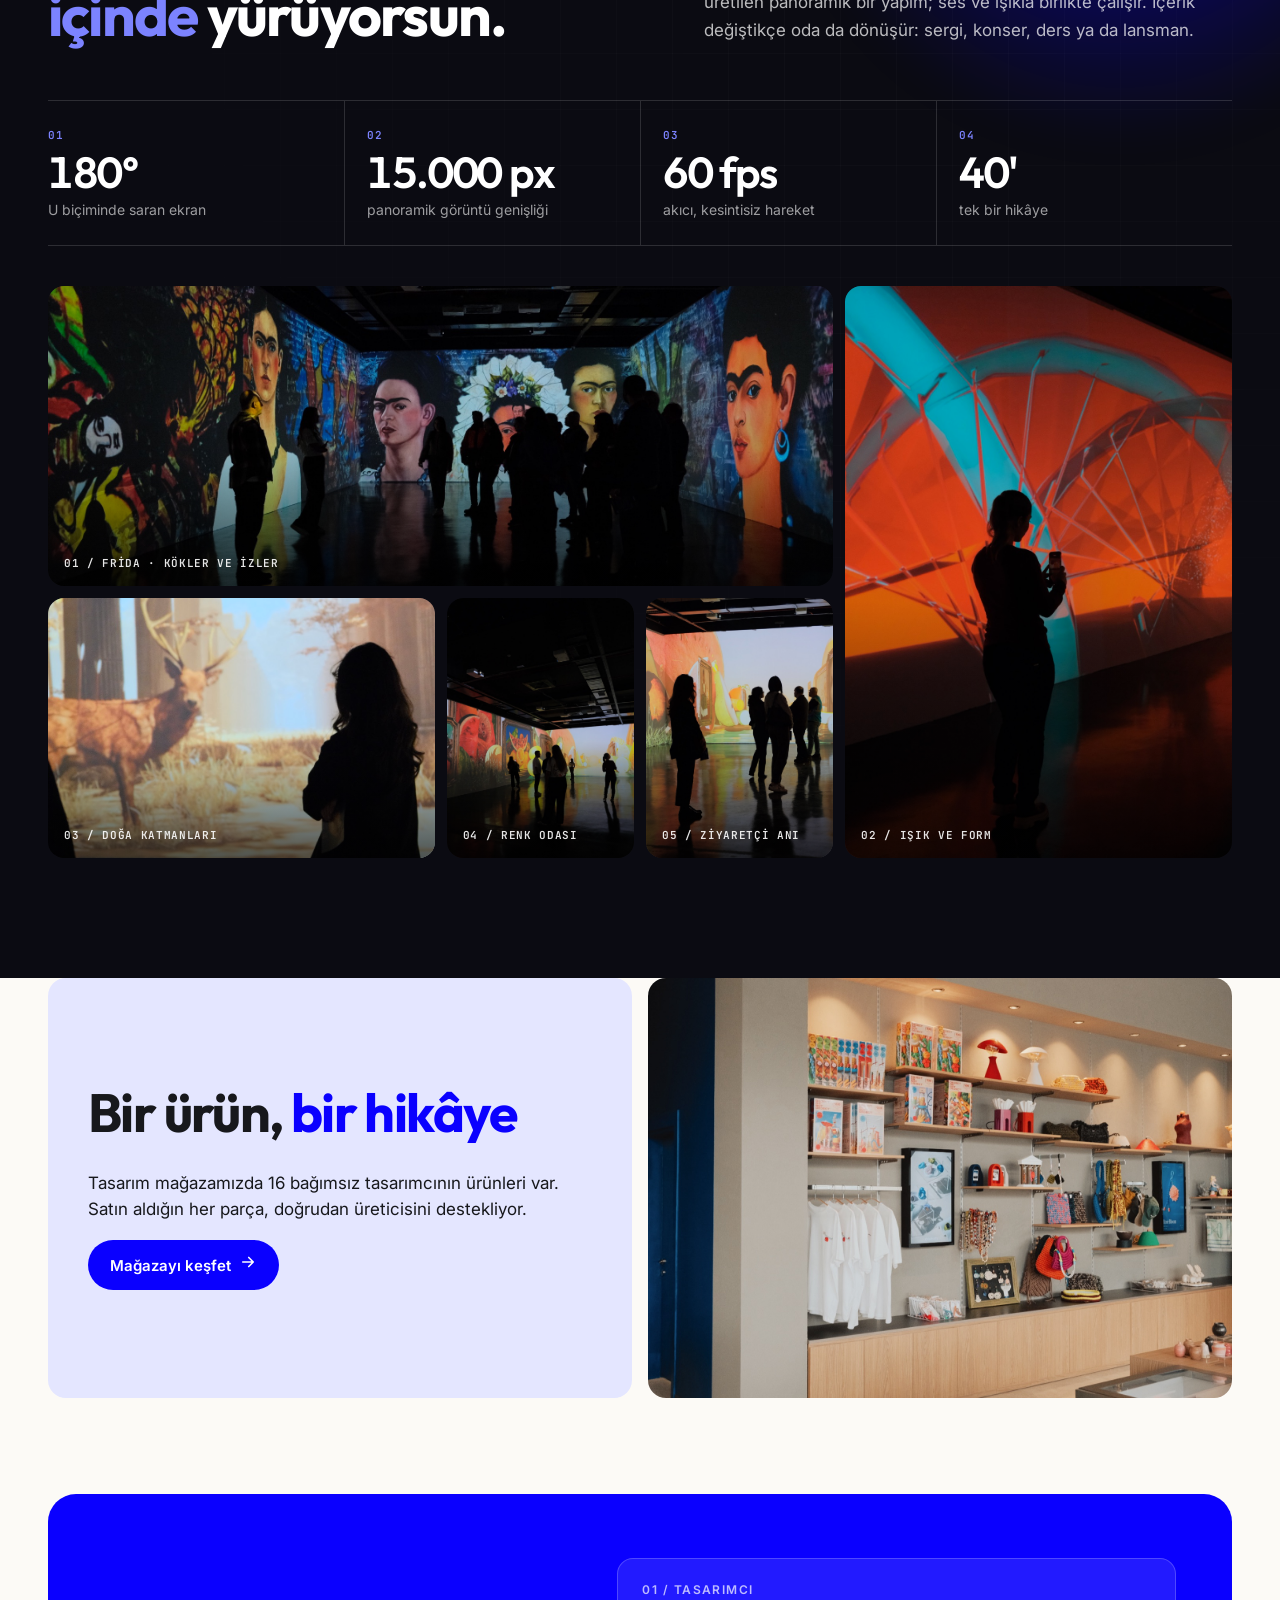
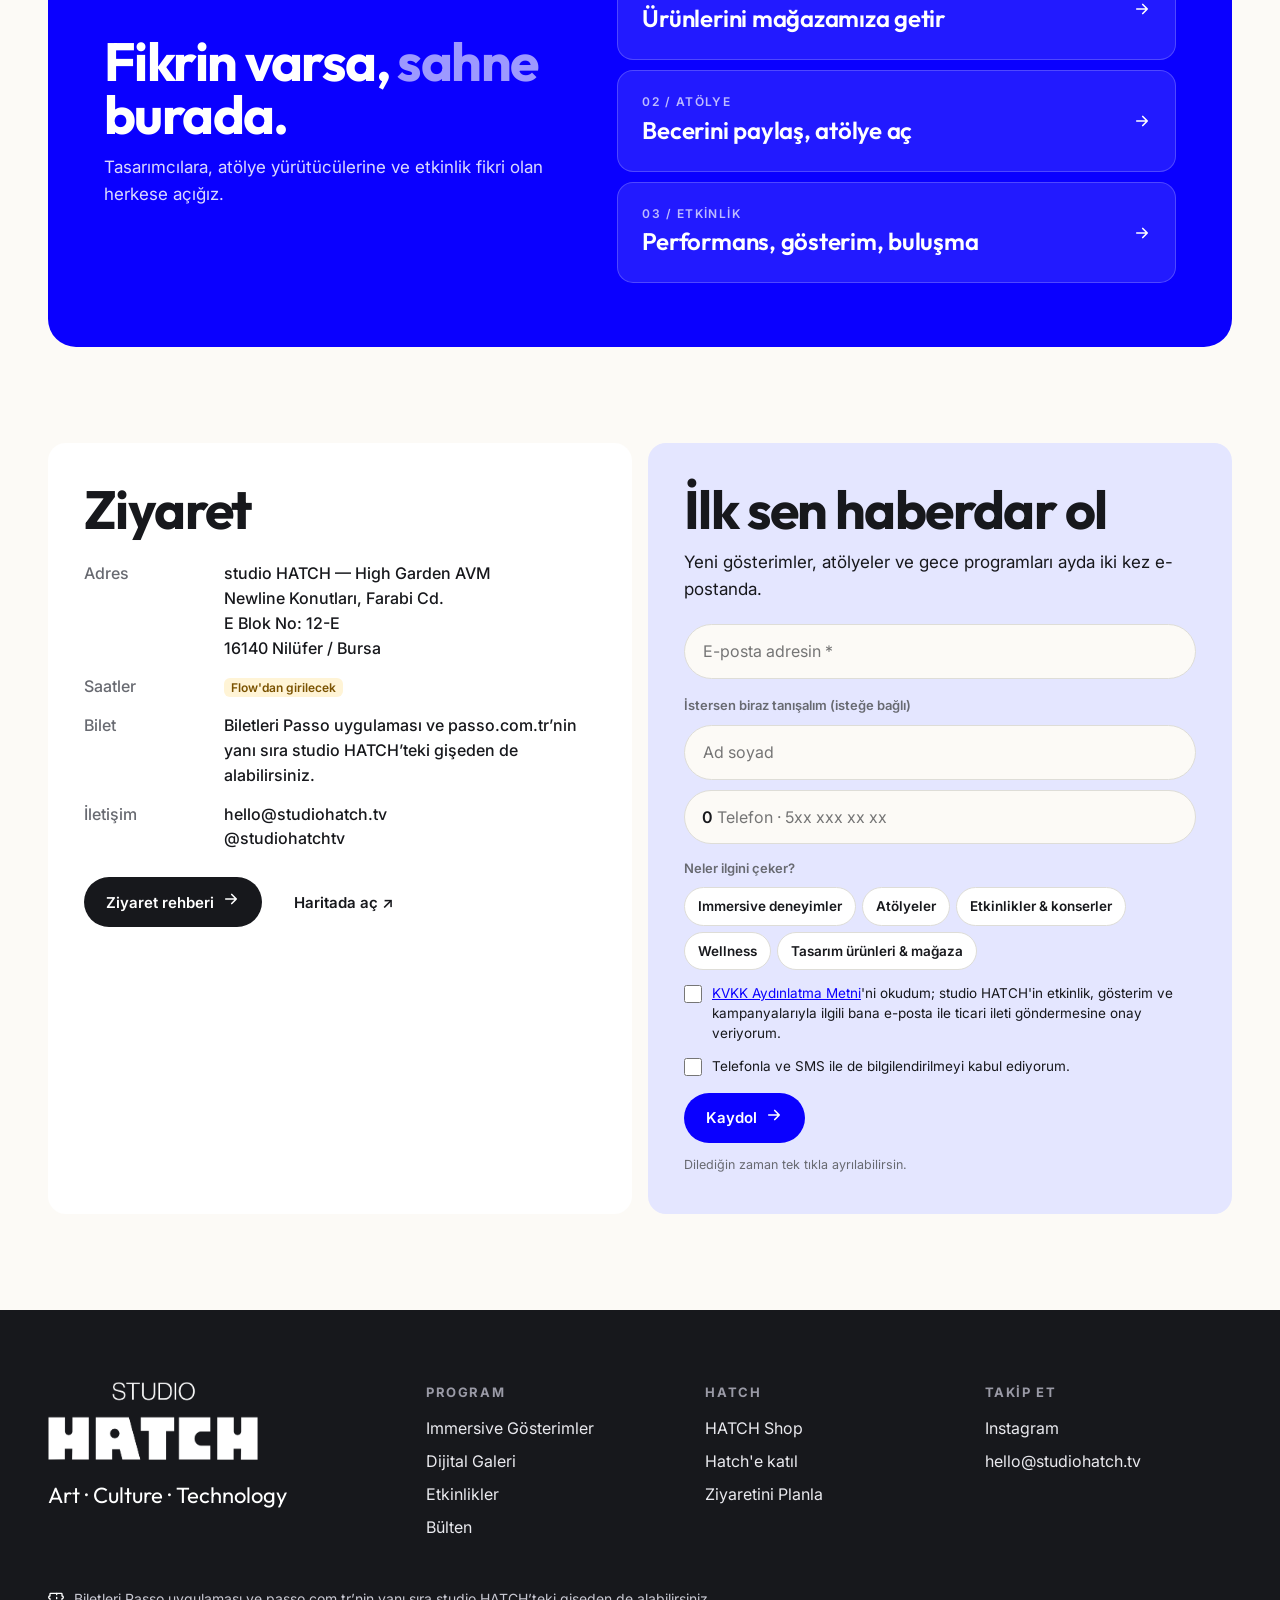
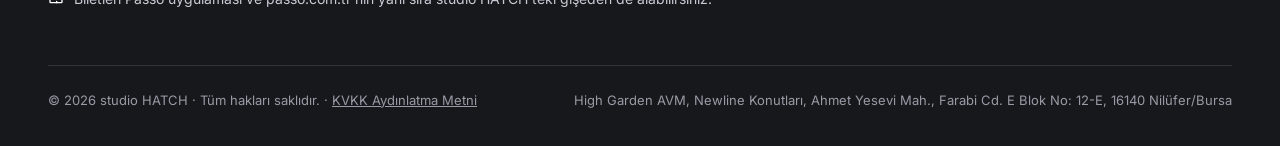
==== commit 89546759: "Revert "Ana sayfa: HATCH Up kartı banner ile Dijital Sanat arasında" This reverts commit a21f4536f37" ====
--- a/index.html
+++ b/index.html
@@ -13,8 +13,8 @@
 <link rel="preconnect" href="https://fonts.googleapis.com"><link rel="preconnect" href="https://fonts.gstatic.com" crossorigin>
 <link href="https://fonts.googleapis.com/css2?family=Inter:wght@400;500;600;700&family=Outfit:wght@300;500;600;700&family=JetBrains+Mono:wght@400;600&display=swap" rel="stylesheet">
 <link rel="canonical" href="https://www.studiohatch.tv/">
-<link rel="stylesheet" href="css/site.css?v=28">
-<link rel="stylesheet" href="css/art.css?v=28">
+<link rel="stylesheet" href="css/site.css?v=27">
+<link rel="stylesheet" href="css/art.css?v=27">
 </head>
 <body data-page="home" class="art">
 <div class="proto" id="proto"></div>
@@ -26,9 +26,9 @@
 </div></header>
 <main>
 <section class="hero" id="hero"></section>
+<div class="hu-strip" id="huStrip" hidden></div>
 <div class="ticker" id="ticker"></div>
 <div class="dark-zone">
-<div class="hu-strip" id="huStrip" hidden></div>
 <section class="sec sh-sec" id="gosterimler"><div class="wrap" id="showsW"></div></section>
 </div>
 <div class="fade-light" aria-hidden="true"></div>
@@ -47,8 +47,8 @@
 </main>
 <footer class="ft" id="ft"></footer>
 <div class="toast" id="toast" role="status"></div>
-<script src="js/data.js?v=28"></script>
-<script src="js/api.js?v=28"></script>
-<script src="js/site.js?v=28"></script>
+<script src="js/data.js?v=27"></script>
+<script src="js/api.js?v=27"></script>
+<script src="js/site.js?v=27"></script>
 </body>
 </html>
--- a/css/site.css
+++ b/css/site.css
@@ -782,6 +782,14 @@
 @media (max-width:980px){.art-split{grid-template-columns:1fr}}
 @media (max-width:560px){.labels a{grid-template-columns:96px 1fr;gap:14px}.lb-go{display:none}.lb-title{font-size:20px}.art-r{padding:18px}}
 
-/* Ana sayfa: HATCH Up kartı (banner ile Dijital Sanat arasında) */
-.hu-strip{padding:56px 0 0;position:relative;z-index:1}
-.hu-strip .hu-join{margin:0}
+/* Ana sayfa: HATCH Up kırmızı şerit (banner'ın altında) */
+.hu-strip{background:var(--hu);color:#fff;position:relative;overflow:hidden}
+.hu-strip::before{content:"";position:absolute;inset:0;pointer-events:none;background:radial-gradient(60% 140% at 85% 50%,rgba(255,255,255,.16),transparent 60%)}
+.hu-strip-a{display:block;color:#fff;position:relative}
+.hu-strip .wrap{display:flex;align-items:center;gap:22px;padding-top:18px;padding-bottom:18px}
+.hu-s-eye{font-size:11px;letter-spacing:.14em;padding:6px 10px;border:1px solid rgba(255,255,255,.45);border-radius:4px;white-space:nowrap}
+.hu-s-t{flex:1;font-size:16px;line-height:1.4}
+.hu-s-t b{font-family:var(--f-display);font-size:20px;font-weight:700;letter-spacing:-.01em;margin-right:8px}
+.hu-s-btn{display:inline-flex;align-items:center;gap:8px;background:#fff;color:var(--hu);font-weight:700;font-size:15px;padding:11px 20px;border-radius:999px;white-space:nowrap;transition:transform .15s}
+.hu-strip-a:hover .hu-s-btn{transform:translateX(3px)}
+@media (max-width:760px){.hu-strip .wrap{flex-wrap:wrap;gap:10px 14px}.hu-s-t{flex-basis:100%;order:2;font-size:14.5px}.hu-s-t b{display:block;font-size:18px;margin:0 0 2px}.hu-s-btn{order:3;padding:9px 16px;font-size:14px}}
--- a/css/art.css
+++ b/css/art.css
@@ -16,7 +16,7 @@
 @media (max-width:980px){.art .nav.open{background:var(--void);border-color:rgba(255,255,255,.1)}}
 
 /* HERO: tam ekran, görüntü kenardan kenara, yazı üstünde */
-.art .hero{background:var(--void);min-height:min(calc(100svh - 114px),920px);display:flex;isolation:isolate}
+.art .hero{background:var(--void);min-height:min(calc(100svh - 146px),920px);display:flex;isolation:isolate}
 .art .hero .wrap{grid-template-columns:minmax(0,1fr);min-height:auto;width:100%;align-items:end;padding-top:120px;padding-bottom:84px;position:static}
 .art .hero .rv{position:relative;z-index:2}
 .art .hero .rv{max-width:760px}
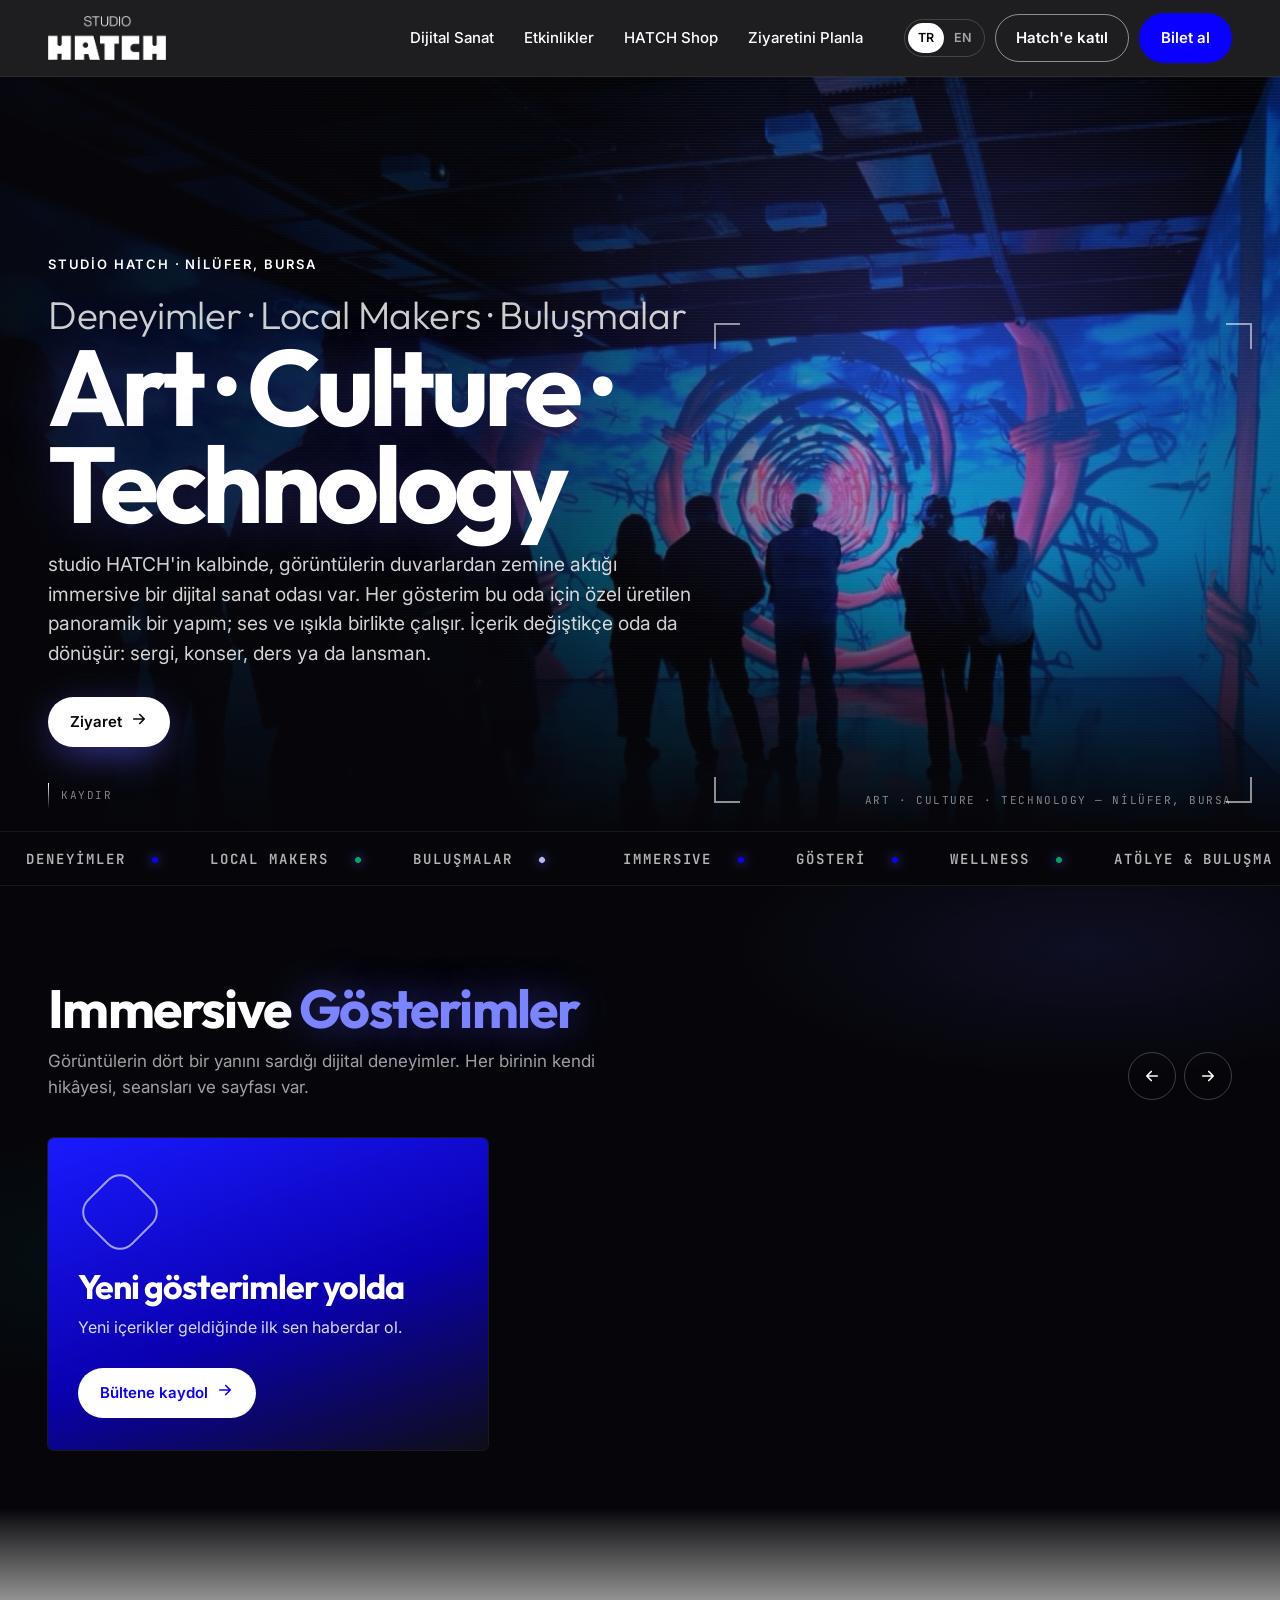
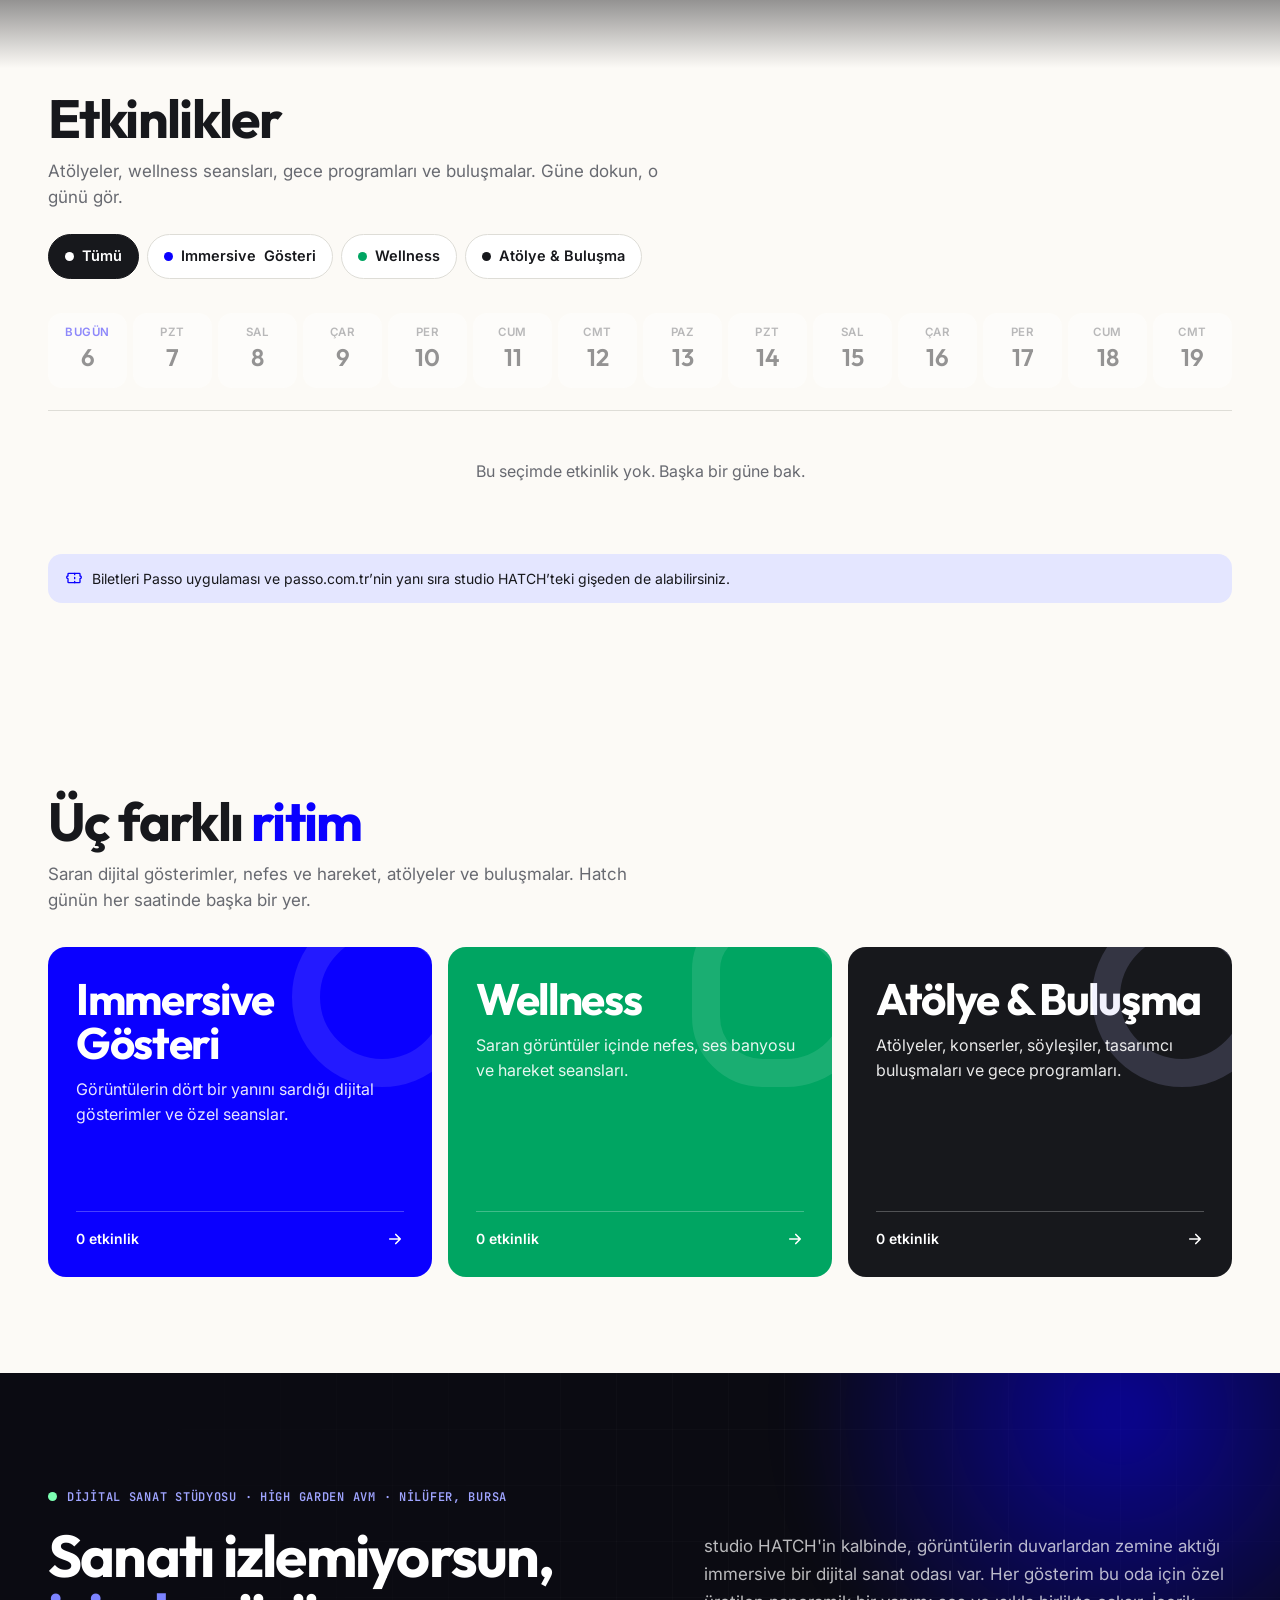
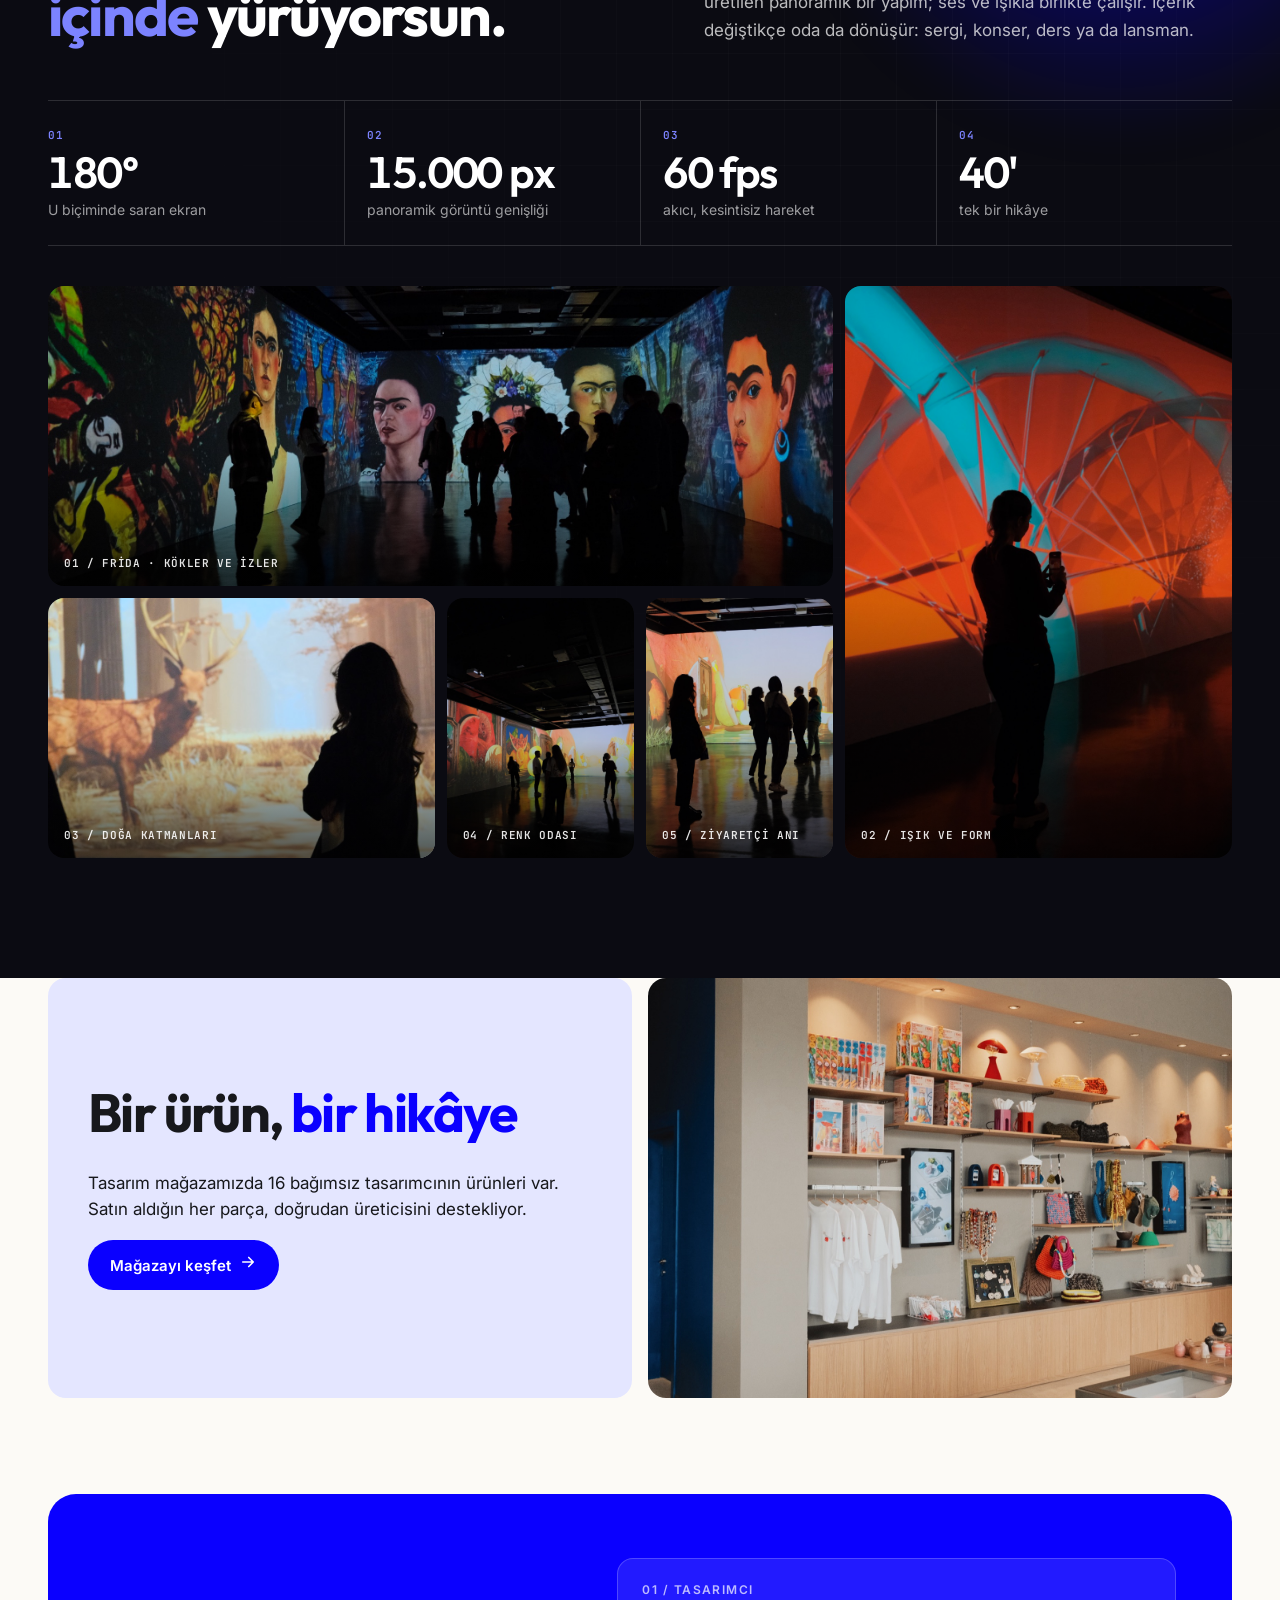
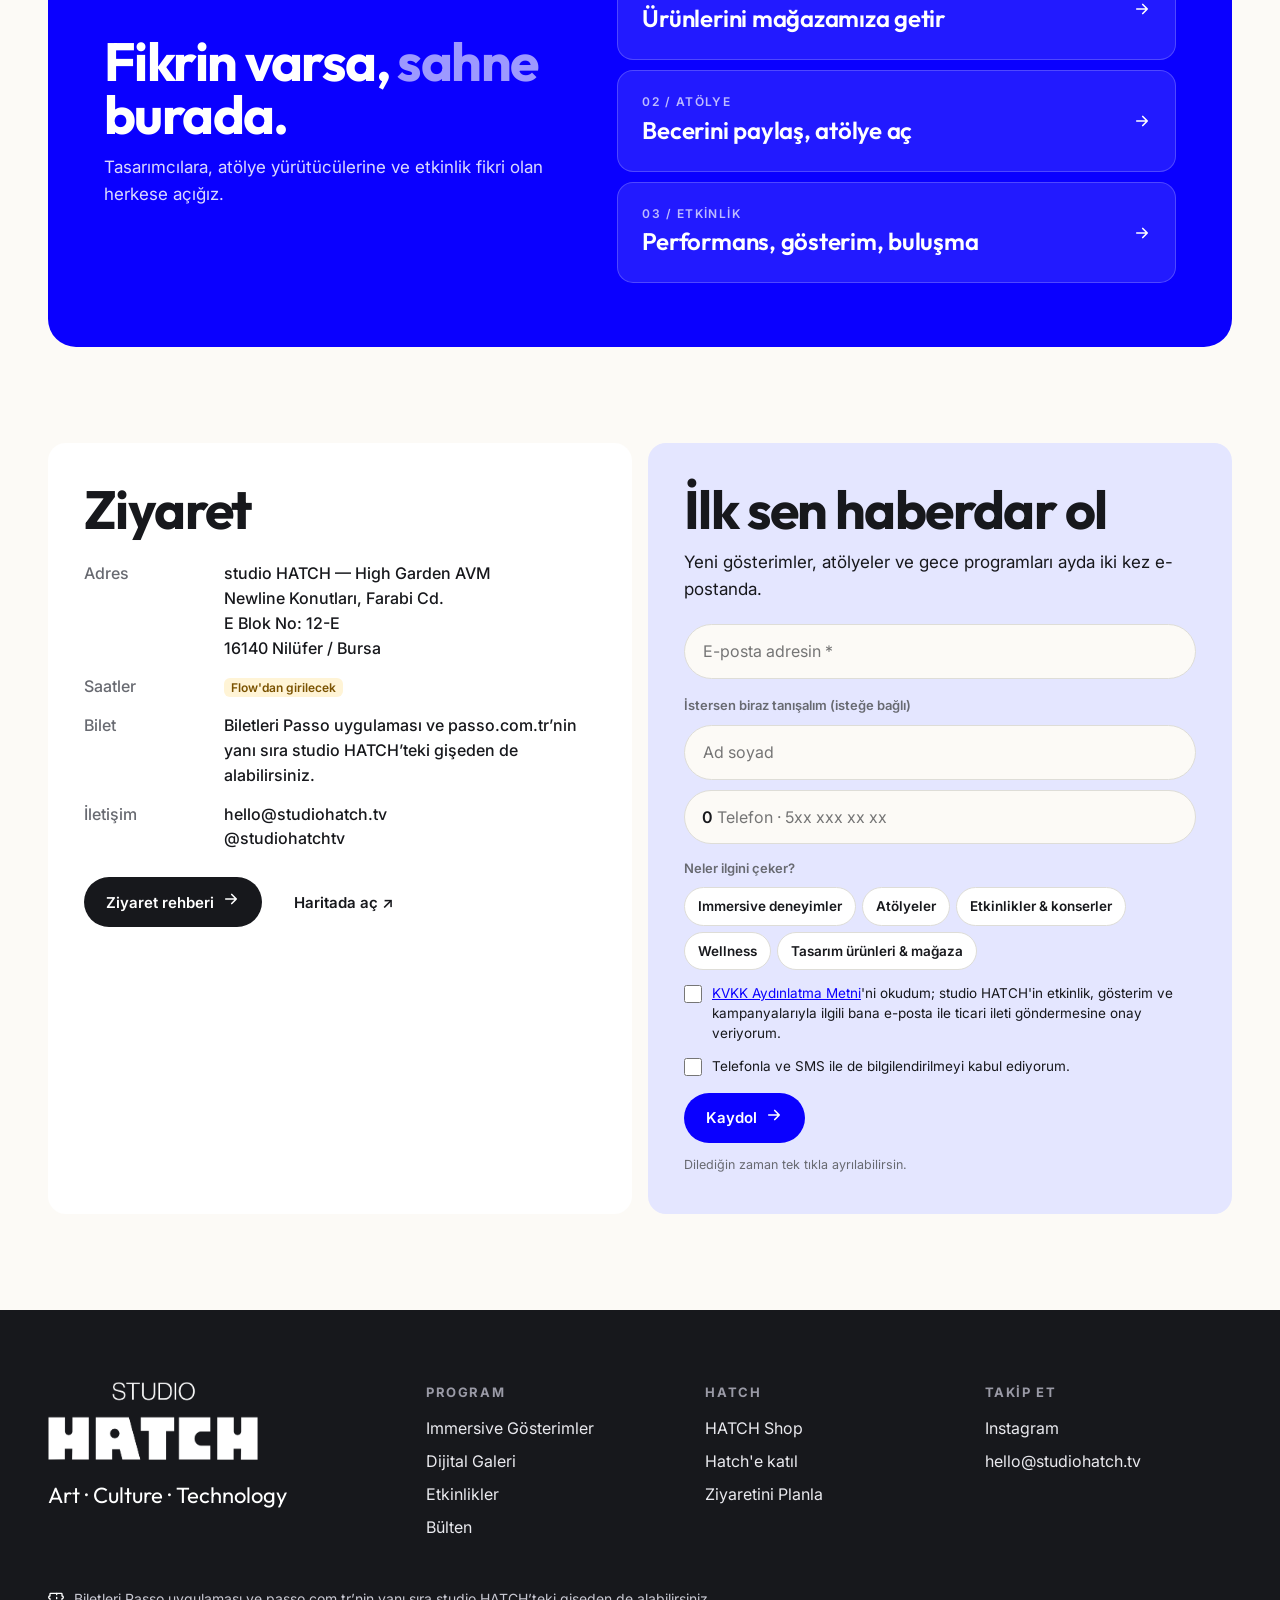
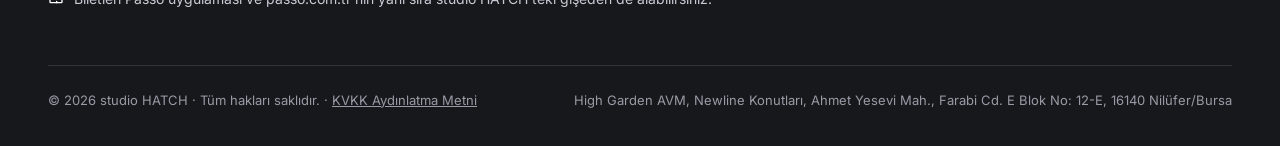
==== commit 906b9d21: "Büyük harfte Immersive → IMMERSIVE (İMMERSİVE değil) Co-Authored-By: Claude Opus 5.5 <noreply@anthro" ====
--- a/index.html
+++ b/index.html
@@ -13,8 +13,8 @@
 <link rel="preconnect" href="https://fonts.googleapis.com"><link rel="preconnect" href="https://fonts.gstatic.com" crossorigin>
 <link href="https://fonts.googleapis.com/css2?family=Inter:wght@400;500;600;700&family=Outfit:wght@300;500;600;700&family=JetBrains+Mono:wght@400;600&display=swap" rel="stylesheet">
 <link rel="canonical" href="https://www.studiohatch.tv/">
-<link rel="stylesheet" href="css/site.css?v=27">
-<link rel="stylesheet" href="css/art.css?v=27">
+<link rel="stylesheet" href="css/site.css?v=30">
+<link rel="stylesheet" href="css/art.css?v=30">
 </head>
 <body data-page="home" class="art">
 <div class="proto" id="proto"></div>
@@ -47,8 +47,8 @@
 </main>
 <footer class="ft" id="ft"></footer>
 <div class="toast" id="toast" role="status"></div>
-<script src="js/data.js?v=27"></script>
-<script src="js/api.js?v=27"></script>
-<script src="js/site.js?v=27"></script>
+<script src="js/data.js?v=30"></script>
+<script src="js/api.js?v=30"></script>
+<script src="js/site.js?v=30"></script>
 </body>
 </html>
